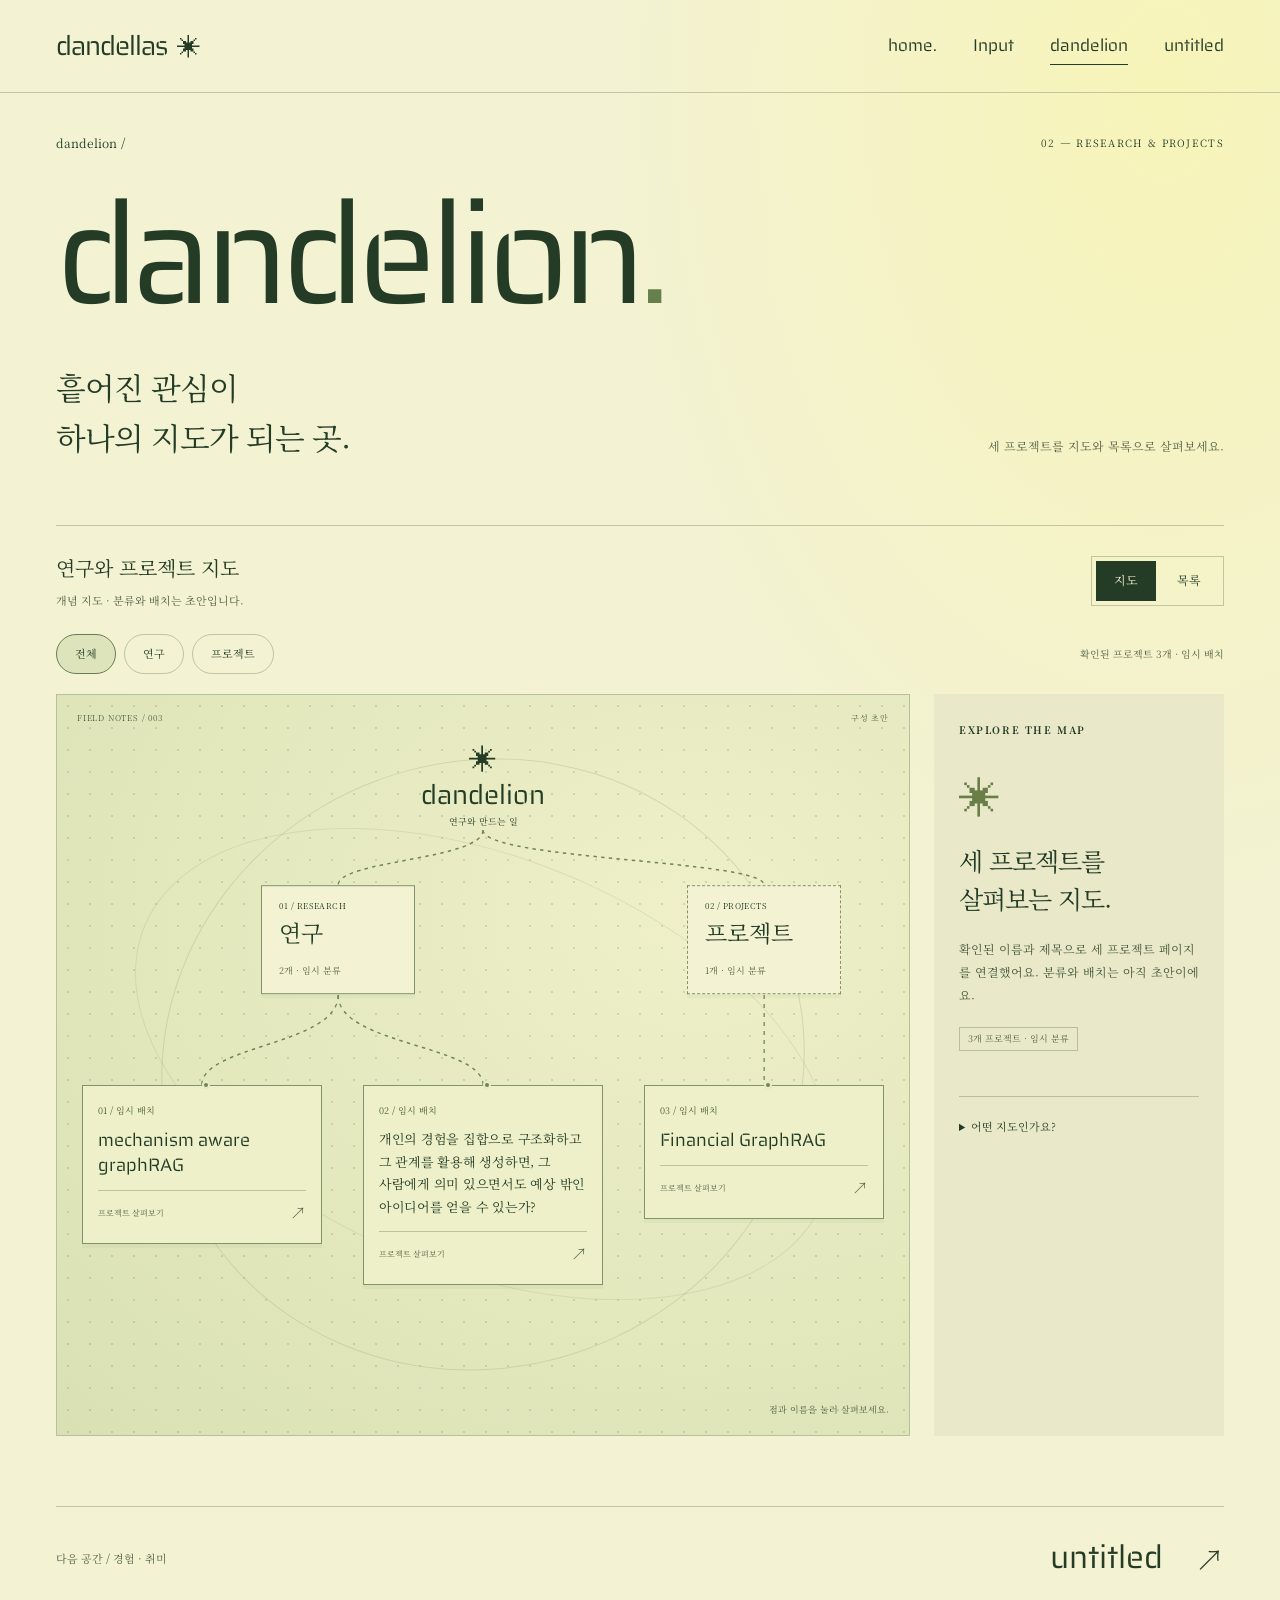
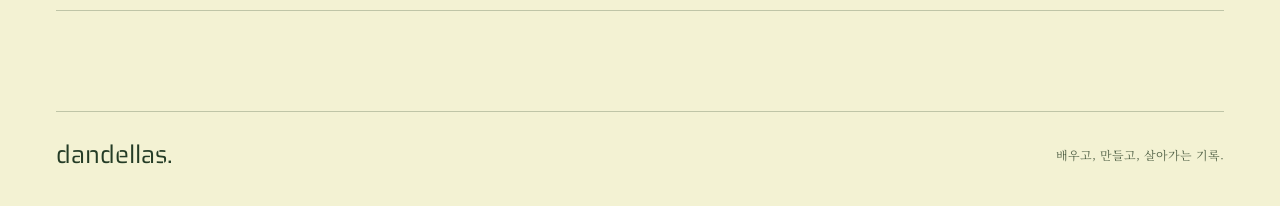
==== dandelion-map.html @ e180b8e6 "Publish dandellas portfolio and video introduction" ====
<!doctype html>
<html lang="ko">
<head>
  <meta charset="UTF-8">
  <meta name="viewport" content="width=device-width, initial-scale=1">
  <meta name="color-scheme" content="light">
  <meta name="description" content="dandellas — 학교 공부, 연구와 프로젝트, 사진과 경험을 기록합니다.">
  <title>dandelion — 연구와 프로젝트 · dandellas</title>
  <link rel="icon" href="./assets/seed.svg" type="image/svg+xml">
  <link rel="stylesheet" href="./fonts.css">
  <link rel="stylesheet" href="./style.css">
  <script src="./site.js" defer></script>
</head>
<body class="section-page research-page">
  <a class="skip-link" href="#main">본문으로 바로가기</a>
  <header class="site-header">
    <a class="wordmark" href="./index.html" aria-label="dandellas 홈">dandellas<span aria-hidden="true">✳</span></a>
    <nav class="main-nav" aria-label="주 메뉴"><a href="./index.html">home.</a><a href="./input.html">Input</a><a href="./dandelion.html" aria-current="page">dandelion</a><a href="./untitled.html">untitled</a></nav>
  </header>
  <main id="main" tabindex="-1">
  <header class="section-hero page-width"><div class="section-topline"><a class="breadcrumb" href="./dandelion.html">dandelion /</a><span>02 — RESEARCH & PROJECTS</span></div><h1>dandelion<span class="title-dot">.</span></h1><div class="section-intro"><p>흩어진 관심이<br>하나의 지도가 되는 곳.</p><span>세 프로젝트를 지도와 목록으로 살펴보세요.</span></div></header>
  <section class="research-section page-width" aria-labelledby="map-title">
    <div class="map-toolbar"><div><h2 id="map-title">연구와 프로젝트 지도</h2><p class="map-caption">개념 지도 · 분류와 배치는 초안입니다.</p></div><div class="view-switch" role="group" aria-label="탐색 방식"><button type="button" data-view="map" aria-pressed="true" aria-controls="research-map">지도</button><button type="button" data-view="list" aria-pressed="false" aria-controls="research-list">목록</button></div></div>
    <div class="filter-bar" role="group" aria-label="미리보기 항목 분류"><button type="button" data-filter="all" aria-pressed="true">전체</button><button type="button" data-filter="research" aria-pressed="false">연구</button><button type="button" data-filter="projects" aria-pressed="false">프로젝트</button><span>확인된 프로젝트 3개 · 임시 배치</span></div>
    <div class="explorer-grid">
      <div class="explorer-stage">
        <div id="research-map" class="research-map research-map--expanded" data-filter="all" aria-label="세 프로젝트를 두 임시 분류로 배치한 개념 지도">
          <div class="map-topnote"><span>FIELD NOTES / 003</span><span>구성 초안</span></div>
          <svg class="map-paths expanded-paths-desktop" viewBox="0 0 1000 740" preserveAspectRatio="none" aria-hidden="true"><g data-branch="research"><path d="M500 135 C500 165 330 165 330 190"/><path d="M330 300 C330 350 170 350 170 390"/><path d="M330 300 C330 350 500 350 500 390"/></g><g data-branch="projects"><path d="M500 135 C500 165 830 165 830 190"/><path d="M830 300 L830 390"/></g></svg>
          <svg class="map-paths expanded-paths-mobile" viewBox="0 0 1000 1160" preserveAspectRatio="none" aria-hidden="true"><g data-branch="research"><path d="M500 135 C500 160 260 150 260 170"/><path d="M260 275 C260 310 500 300 500 335"/><path d="M260 275 C260 300 45 300 45 340 L45 520 Q45 550 85 550 L500 550"/></g><g data-branch="projects"><path d="M500 135 C500 160 740 150 740 170"/><path class="expanded-project-path" d="M740 275 C740 300 955 300 955 340 L955 890 Q955 920 915 920 L500 920"/><path class="expanded-project-path-compact" d="M740 275 C740 310 500 300 500 335"/></g></svg>
          <div class="map-root"><span class="seed-symbol" aria-hidden="true">✳</span><strong>dandelion</strong><small>연구와 만드는 일</small></div>
          <button class="map-node category-node research-node" type="button" data-select="research" data-branch="research" aria-controls="project-detail" aria-pressed="false"><small>01 / RESEARCH</small><strong>연구</strong><span>2개 · 임시 분류</span></button>
          <button class="map-node category-node projects-node" type="button" data-select="projects" data-branch="projects" aria-controls="project-detail" aria-pressed="false"><small>02 / PROJECTS</small><strong>프로젝트</strong><span>1개 · 임시 분류</span></button>
          <button class="map-node project-node mechanism-node" type="button" data-select="graphrag" data-branch="research" aria-controls="project-detail" aria-pressed="false"><span class="node-dot" aria-hidden="true"></span><small>01 / 임시 배치</small><strong>mechanism aware<br>graphRAG</strong><span class="node-bottom">프로젝트 살펴보기 <b aria-hidden="true">↗</b></span></button>
          <button class="map-node project-node lattice-node" type="button" data-select="lattice" data-branch="research" aria-controls="project-detail" aria-pressed="false"><span class="node-dot" aria-hidden="true"></span><small>02 / 임시 배치</small><strong>개인의 경험을 집합으로 구조화하고 그 관계를 활용해 생성하면, 그 사람에게 의미 있으면서도 예상 밖인 아이디어를 얻을 수 있는가?</strong><span class="node-bottom">프로젝트 살펴보기 <b aria-hidden="true">↗</b></span></button>
          <button class="map-node project-node financial-node" type="button" data-select="financial" data-branch="projects" aria-controls="project-detail" aria-pressed="false"><span class="node-dot" aria-hidden="true"></span><small>03 / 임시 배치</small><strong>Financial GraphRAG</strong><span class="node-bottom">프로젝트 살펴보기 <b aria-hidden="true">↗</b></span></button>
          <p class="map-bottomnote">점과 이름을 눌러 살펴보세요.</p>
        </div>
        <div id="research-list" class="research-list" hidden>
          <div class="list-group" data-branch="research"><h3><span>01</span> 연구 <small>2개 · 임시 분류</small></h3><button class="project-list-item" type="button" data-select="graphrag" aria-controls="project-detail" aria-pressed="false"><span><small>01 / 프로젝트</small><strong>mechanism aware graphRAG</strong><span>프로젝트 페이지 연결</span></span><b aria-hidden="true">↗</b></button><button class="project-list-item lattice-list-item" type="button" data-select="lattice" aria-controls="project-detail" aria-pressed="false"><span><small>02 / 프로젝트</small><strong>개인의 경험을 집합으로 구조화하고 그 관계를 활용해 생성하면, 그 사람에게 의미 있으면서도 예상 밖인 아이디어를 얻을 수 있는가?</strong><span>프로젝트 페이지 연결</span></span><b aria-hidden="true">↗</b></button></div>
          <div class="list-group" data-branch="projects"><h3><span>02</span> 프로젝트 <small>1개 · 임시 분류</small></h3><button class="project-list-item" type="button" data-select="financial" aria-controls="project-detail" aria-pressed="false"><span><small>03 / 프로젝트</small><strong>Financial GraphRAG</strong><span>프로젝트 페이지 연결</span></span><b aria-hidden="true">↗</b></button></div>
        </div>
      </div>
      <aside id="project-detail" class="project-detail" aria-labelledby="detail-title" tabindex="-1">
        <p class="eyebrow" id="detail-eyebrow">EXPLORE THE MAP</p><span class="detail-seed" aria-hidden="true">✳</span><h3 id="detail-title">세 프로젝트를<br>살펴보는 지도.</h3><p id="detail-copy">확인된 이름과 제목으로 세 프로젝트 페이지를 연결했어요. 분류와 배치는 아직 초안이에요.</p><div id="detail-extra"><p class="draft-chip">3개 프로젝트 · 임시 분류</p></div><a id="detail-link" class="text-link" href="./project-graphrag.html" hidden>프로젝트 페이지 열기 <span aria-hidden="true">↗</span></a>
        <details class="map-explainer"><summary>어떤 지도인가요?</summary><p>실제 장소를 표시하는 지도가 아니라, 연구와 프로젝트를 주제별로 모으는 개념 지도예요. 현재의 분류와 연결선은 제안이며, 연구 간 실제 관계를 뜻하지는 않아요.</p></details>
      </aside>
    </div>
    <p id="map-announcement" class="sr-only" role="status" aria-live="polite"></p>
    <noscript><p class="noscript-note">지도의 전환 기능에는 JavaScript가 필요합니다. <a href="./project-graphrag.html">mechanism aware graphRAG</a>, <a href="./project-lattice.html">개인의 경험을 집합으로 구조화하고 그 관계를 활용해 생성하면, 그 사람에게 의미 있으면서도 예상 밖인 아이디어를 얻을 수 있는가?</a>, <a href="./project-financial.html">Financial GraphRAG</a> 페이지는 바로 열 수 있어요.</p></noscript>
  </section>
  <a class="next-room page-width" href="./untitled.html"><span>다음 공간 / 경험 · 취미</span><strong>untitled</strong><span aria-hidden="true">↗</span></a>
</main>
  <footer class="site-footer">
    <a href="./index.html" class="footer-brand">dandellas.</a>
    <span>배우고, 만들고, 살아가는 기록.</span>

  </footer>
</body>
</html>
---- fonts.css ----
/*
 * Original website fonts, byte-identical to the user's local font collection.
 * Saira.ttf: Saira Stencil, wght 100..900, wdth 50..125.
 * Noto.ttf: Noto Serif KR, wght 200..900.
 * Both fonts use SIL Open Font License 1.1; notices accompany the fonts in
 * assets/licenses/Saira-OFL.txt and assets/licenses/NotoSerifKR-OFL.txt.
 *
 * Load this once before page styles. Remove duplicate @font-face declarations
 * from those styles to keep weight/stretch matching unambiguous.
 * The original short aliases are preserved, with canonical-family aliases too.
 * No page layout, global font size, font weight, or font synthesis is changed.
 */

@font-face {
  font-family: 'SairaStencil';
  src: url('./assets/Saira.ttf') format('truetype');
  font-style: normal;
  font-weight: 100 900;
  font-stretch: 50% 125%;
  font-display: swap;
}

@font-face {
  font-family: 'Saira Stencil';
  src: url('./assets/Saira.ttf') format('truetype');
  font-style: normal;
  font-weight: 100 900;
  font-stretch: 50% 125%;
  font-display: swap;
}

@font-face {
  font-family: 'NotoSerifKR';
  src: url('./assets/Noto.ttf') format('truetype');
  font-style: normal;
  font-weight: 200 900;
  font-display: swap;
}

@font-face {
  font-family: 'Noto Serif KR';
  src: url('./assets/Noto.ttf') format('truetype');
  font-style: normal;
  font-weight: 200 900;
  font-display: swap;
}

:root {
  --font-display: 'SairaStencil', sans-serif;
  --font-text: 'NotoSerifKR', serif;
  --font-serif: var(--font-text);
  --font-ui: var(--font-text);
  --font-original-heading-weight: 700;
  --font-original-width: 100%;
}
---- style.css ----
:root{--ink:#243c26;--deep:#223d14;--muted:#526247;--paper:#f3f2d3;--pale:#ffffae;--line:rgba(36,60,38,.25);--serif:var(--font-serif);--display:var(--font-display);--sans:var(--font-ui)}

*{box-sizing:border-box}
html{scroll-behavior:smooth;scroll-padding-top:32px}
body{margin:0;color:var(--ink);background:var(--paper);font-family:var(--sans);font-size:15px;line-height:1.7;-webkit-font-smoothing:antialiased}
button,a{-webkit-tap-highlight-color:transparent}
button{font:inherit;color:inherit;cursor:pointer}
a{color:inherit;text-decoration:none}
button,a,summary{touch-action:manipulation}
button:focus-visible,a:focus-visible,summary:focus-visible,[tabindex]:focus-visible{outline:3px solid #315e75;outline-offset:6px}
::selection{background:#344e2f;color:#ffffce}
h1,h2,h3,p{margin:0}
h1,h2,h3{font-weight:500}
button{border:0}
button:disabled{cursor:default}
[hidden]{display:none!important}
.sr-only{position:absolute;width:1px;height:1px;padding:0;margin:-1px;overflow:hidden;clip:rect(0,0,0,0);white-space:nowrap;border:0}
.skip-link{position:fixed;top:8px;left:12px;padding:12px 20px;background:var(--ink);color:white;z-index:100;transform:translateY(-150%)}
.skip-link:focus{transform:translateY(0)}
.page-width{width:min(1280px,calc(100% - 112px));margin-inline:auto}
.site-header{position:relative;z-index:5;display:flex;align-items:center;justify-content:space-between;gap:32px;padding:25px 56px;border-bottom:1px solid var(--line)}
.wordmark{font:27px/1.3 var(--display);display:flex;gap:10px;align-items:center;letter-spacing:-1px}
.wordmark span{font-family:var(--serif);font-size:24px}
.main-nav{display:flex;gap:36px;align-items:center}
.main-nav a{font:17px/1.4 var(--display);padding:9px 0;position:relative}
.main-nav a:after{position:absolute;content:'';height:1px;background:currentColor;bottom:2px;left:0;right:0;transform:scaleX(0);transform-origin:left;transition:transform .2s}
.main-nav a:hover:after,.main-nav a[aria-current]:after{transform:scaleX(1)}
.site-footer{display:flex;align-items:center;justify-content:space-between;gap:25px;margin:100px 56px 0;padding:27px 0 35px;border-top:1px solid var(--line);font-size:12px;color:var(--muted)}
.footer-brand{font:25px/1.3 var(--display);color:var(--ink)}
.preview-label{font-size:11px;letter-spacing:.02em}
.preview-label span{margin-right:5px}
.eyebrow{font:10px/1.5 var(--sans);letter-spacing:.16em;font-weight:700}
.muted{color:var(--muted)}
.text-link{display:inline-flex;gap:35px;align-items:center;border-bottom:1px solid currentColor;padding:10px 0 6px;font-size:13px;font-weight:600}
.text-link span{font-size:22px;transition:transform .2s}
.text-link:hover span{transform:translate(3px,-2px)}
.title-dot{color:#66804d}
.home-page{background:radial-gradient(ellipse at 9% 19%,#788b45 0,transparent 32%),radial-gradient(ellipse at 88% 13%,#ffffae 0,transparent 44%),#ebedb7}
.home-hero{color:#182b18;min-height:calc(100svh - 90px);padding:28px 56px 22px;display:flex;flex-direction:column;position:relative;overflow:hidden}
.hero-meta{display:flex;justify-content:space-between;font-size:10px;letter-spacing:.14em;font-weight:600}
.home-hero h1{font:clamp(100px,16.3vw,246px)/1.14 var(--display);letter-spacing:-.055em;margin:24px 0 0}
.home-hero h1 .title-dot{color:var(--ink)}
.hero-bottom{display:grid;grid-template-columns:1fr 1fr;align-items:center;gap:40px;flex:1;margin:0 3vw 10px}
.hero-copy{display:flex;gap:40px;align-items:flex-start}
.vertical-word{writing-mode:vertical-rl;font:25px/1 var(--display);color:#f8f9d6;margin-top:8px}
.hero-description{font:clamp(22px,2.2vw,34px)/1.65 var(--serif);letter-spacing:-.03em}
.hero-copy .text-link{margin-top:25px}
.hero-footnote{display:flex;justify-content:space-between;font-size:10px;letter-spacing:.08em;border-top:1px solid var(--line);padding-top:17px;margin-top:18px}
.home-orbit{width:100%;max-width:470px;aspect-ratio:420/320;position:relative;justify-self:end}
.orbit-ring{position:absolute;border:1px solid rgba(36,60,38,.19);border-radius:50%;left:50%;top:50%;transform:translate(-50%,-50%) rotate(-22deg)}
.ring-one{width:70%;height:85%}
.ring-two{width:90%;height:55%;transform:translate(-50%,-50%) rotate(22deg)}
.orbit-lines{position:absolute;inset:0;width:100%;height:100%;fill:var(--ink);stroke:rgba(36,60,38,.4);stroke-width:1;stroke-dasharray:3 5}
.orbit-lines path{fill:none}
.orbit-center{position:absolute;left:50%;top:50%;transform:translate(-50%,-50%);font-size:55px}
.orbit-link{position:absolute;display:flex;flex-direction:column;background:#e3e7a7;border:1px solid var(--line);padding:10px 15px;min-width:125px;transition:background .2s,transform .2s}
.orbit-link:hover{background:#f8f9d6;transform:translateY(-3px)}
.orbit-link small{font-size:9px;letter-spacing:.03em}
.orbit-link>span{font:23px/1.5 var(--display)}
.orbit-input{top:7%;left:3%}
.orbit-dandelion{right:0;top:37%}
.orbit-untitled{bottom:2%;left:23%}
.rooms-section{padding-top:95px}
.section-heading{display:flex;align-items:center;justify-content:space-between;gap:20px;margin-bottom:27px}
.section-heading h2{font:16px/1.7 var(--serif)}
.section-heading>span{font-size:10px;letter-spacing:.08em;color:var(--muted)}
.room-row{display:grid;grid-template-columns:50px 1.15fr 1fr 32px;gap:22px;align-items:center;padding:36px 6px;border-top:1px solid var(--line);transition:padding .2s,background .2s}
.room-row:last-child{border-bottom:1px solid var(--line)}
.room-row:hover{background:rgba(255,255,210,.45);padding-left:20px;padding-right:20px}
.room-number{font-size:11px;align-self:start;padding-top:12px}
.room-row h3{font:clamp(30px,4vw,57px)/1.15 var(--display);letter-spacing:-.025em}
.room-row h3 span{display:block;font:11px/1.5 var(--sans);margin-top:10px;letter-spacing:.02em}
.room-row p{font:14px/1.9 var(--serif);color:#354d31}
.room-arrow{font-size:29px}
.about-section{display:grid;grid-template-columns:1fr 1.35fr;gap:80px;padding-top:95px;align-items:center}
.about-copy h2{font:54px/1.3 var(--display);margin:15px 0 26px}
.about-copy>p:not(.eyebrow){font:15px/1.8 var(--serif)}
.about-note{margin-top:22px}
.video-frame{position:relative;background:radial-gradient(ellipse at 35% 65%,#415b29,#cbd285 70%,#eeefaa);aspect-ratio:4/3;overflow:hidden;border-radius:48% 48% 3px 3px}
.video-frame video{width:100%;height:100%;object-fit:cover;opacity:0;position:absolute;inset:0}
.video-frame.is-playing video{opacity:1}
.video-placeholder{position:absolute;inset:0;display:grid;place-items:center;pointer-events:none}
.video-placeholder>span{font:clamp(24px,3vw,40px)/1 var(--display);color:#fbf9d0;writing-mode:vertical-rl}
.video-frame.is-playing .video-placeholder{display:none}
.video-toggle{position:absolute;bottom:20px;left:50%;transform:translateX(-50%);background:#f4f3d7;color:var(--ink);border-radius:3px;padding:10px 17px;font-size:11px;white-space:nowrap;border:1px solid var(--line)}
.video-toggle span{margin-left:17px}
.section-page{background:radial-gradient(ellipse at 91% 5%,#f7f4b9,transparent 35%),var(--paper)}
.section-hero{padding:40px 0 62px}
.section-topline{display:flex;align-items:center;justify-content:space-between;gap:20px;margin-bottom:20px}
.breadcrumb{font-size:12px;text-underline-offset:4px}
.breadcrumb:hover{text-decoration:underline}
.section-topline>span{font-size:10px;letter-spacing:.13em}
.section-hero h1{font:clamp(70px,11vw,150px)/1.16 var(--display);letter-spacing:-.05em}
.section-intro{display:flex;justify-content:space-between;align-items:end;gap:40px;margin-top:25px}
.section-intro>p{font:clamp(22px,2.4vw,31px)/1.65 var(--serif);letter-spacing:-.04em}
.section-intro>span{font-size:12px;color:var(--muted);max-width:280px;padding-bottom:6px}
.collection-layout{display:grid;grid-template-columns:280px 1fr;border-top:1px solid var(--line);padding-top:38px;gap:70px}
.collection-rail h2{font:24px/1.6 var(--serif);margin:20px 0 16px}
.draft-chip{display:inline-block;border:1px solid var(--line);padding:4px 8px;font-size:10px;color:var(--muted);line-height:1.6}
.taxonomy{display:flex;gap:12px;margin-top:26px}
.taxonomy span{font-size:12px;padding-bottom:5px;border-bottom:1px solid var(--line)}
.empty-editorial{padding:30px 25px 50px 0;position:relative;overflow:hidden;min-height:420px}
.empty-editorial h3{font:clamp(26px,3.6vw,42px)/1.55 var(--serif);margin:16px 0 28px;letter-spacing:-.04em}
.empty-editorial>p:not(.eyebrow){font-size:13px;line-height:1.9}
.quiet-note{color:var(--muted);font-size:11px!important;margin-top:20px}
.study-lines{position:absolute;right:0;top:24px;display:grid;grid-template-columns:20px 150px;gap:60px 10px;opacity:.18;transform:rotate(-10deg);pointer-events:none}
.study-lines span{font-size:9px}
.study-lines i{border-bottom:1px solid var(--ink);width:150px}
.next-room{display:flex;align-items:center;gap:32px;border-top:1px solid var(--line);border-bottom:1px solid var(--line);padding:27px 0;margin-top:70px}
.next-room>span:first-child{font-size:11px;color:var(--muted)}
.next-room strong{font:32px/1.3 var(--display);margin-left:auto}
.next-room>span:last-child{font-size:29px;transition:transform .2s}
.next-room:hover>span:last-child{transform:translate(4px,-4px)}
.map-toolbar{display:flex;gap:25px;align-items:center;justify-content:space-between;border-top:1px solid var(--line);padding-top:26px}
.map-toolbar h2{font:20px/1.6 var(--serif)}
.map-caption{font-size:11px;color:var(--muted);margin-top:7px}
.view-switch{display:flex;border:1px solid var(--line);padding:4px;gap:3px}
.view-switch button{padding:8px 18px;font-size:12px;background:transparent;min-height:40px}
.view-switch button[aria-pressed=true]{background:var(--ink);color:#f8f5d7}
.filter-bar{display:flex;gap:8px;align-items:center;padding:24px 0 20px}
.filter-bar>button{font-size:11px;line-height:1.4;min-height:40px;padding:8px 18px;background:transparent;border:1px solid var(--line);border-radius:22px}
.filter-bar>button[aria-pressed=true]{background:#dde4bb;border-color:#6a7c51}
.filter-bar>span{font-size:10px;color:var(--muted);margin-left:auto}
.explorer-grid{display:grid;grid-template-columns:minmax(0,1fr) 290px;gap:24px;align-items:stretch}
.explorer-stage{border:1px solid var(--line);background:#e6eac6;min-width:0}
.research-map{position:relative;overflow:clip;height:570px;background-image:radial-gradient(circle,rgba(36,60,38,.14) 1px,transparent 1px),radial-gradient(ellipse at 75% 30%,#eff0c8,#d9e1b4);background-size:22px 22px,100% 100%;isolation:isolate}
.research-map:before{content:'';position:absolute;inset:9% 12%;border:1px solid #8d9e6e44;border-radius:50%;transform:rotate(-20deg);z-index:-1}
.research-map:after{content:'';position:absolute;inset:22% 7%;border:1px solid #8d9e6e33;border-radius:50%;transform:rotate(22deg);z-index:-1}
.map-topnote{position:absolute;left:20px;right:20px;top:16px;display:flex;justify-content:space-between;font-size:8px;letter-spacing:.1em;color:#516344}
.map-paths{position:absolute;inset:0;width:100%;height:100%;fill:none;stroke:#6e8555;stroke-width:1.5;vector-effect:non-scaling-stroke;stroke-dasharray:4 5}
.mobile-path{display:none}
.map-root{position:absolute;top:17%;left:50%;transform:translate(-50%,-50%);display:flex;flex-direction:column;align-items:center}
.seed-symbol{font-size:28px;line-height:1.3}
.map-root strong{font:27px/1.4 var(--display)}
.map-root small{font-size:9px}
.map-node{position:absolute;transform:translate(-50%,-50%);text-align:left;border:1px solid #819367;background:#f3f2d3;box-shadow:0 4px 0 #58713a0d;transition:border-color .2s,box-shadow .2s;max-width:calc(100% - 28px)}
.map-node:hover,.map-node[aria-pressed=true]{border-color:var(--ink);box-shadow:0 5px 0 #58713a33}
.map-node[aria-pressed=true]{background:#fbfadf}
.category-node{width:154px;padding:13px 17px}
.category-node small{display:block;font-size:8px;letter-spacing:.06em}
.category-node strong{display:block;font:23px/1.5 var(--serif);margin:4px 0}
.category-node>span{font-size:9px;color:var(--muted)}
.research-node{left:25%;top:43%}
.projects-node{left:75%;top:43%;border-style:dashed}
.project-node{left:25%;top:78%;width:240px;padding:18px 20px;background:#eef0c9}
.node-dot{width:8px;height:8px;background:#708849;border-radius:50%;display:block;position:absolute;top:-5px;left:50%;border:2px solid #e6eac6}
.project-node>small{display:block;font-size:9px;color:#465a38}
.project-node>strong{display:block;font:21px/1.3 var(--display);margin:10px 0 12px}
.node-bottom{display:flex;justify-content:space-between;align-items:center;font-size:9px;color:var(--muted);border-top:1px solid var(--line);padding-top:8px}
.node-bottom b{font-size:16px;font-weight:400}
.map-bottomnote{position:absolute;bottom:17px;right:20px;font-size:9px;color:#516344}
.project-detail{padding:28px 25px;background:#e9e9c9;position:relative;scroll-margin-top:24px;min-width:0}
.project-detail:focus{outline:2px solid #315e75;outline-offset:4px}
.detail-seed{display:block;font-size:42px;line-height:1.6;margin:26px 0 11px;color:#6a7e48}
.project-detail h3{font:25px/1.55 var(--serif);letter-spacing:-.04em;overflow-wrap:anywhere}
.project-detail>p:not(.eyebrow){font-size:12px;line-height:1.9;margin-top:20px;color:#44563a}
.project-detail .draft-chip{margin-top:20px;font-size:9px}
.project-detail .text-link{font-size:11px;gap:15px;margin-top:20px}
.map-explainer{border-top:1px solid var(--line);margin-top:45px;padding-top:15px;font-size:11px}
.map-explainer summary{cursor:pointer;padding:5px 0}
.map-explainer p{margin-top:12px;color:#44563a;line-height:1.9}
.research-list{padding:32px;min-height:570px}
.list-group+ .list-group{margin-top:40px}
.list-group h3{font:21px/1.5 var(--serif);padding-bottom:18px;border-bottom:1px solid var(--line)}
.list-group h3>span{font:10px/1.5 var(--sans);margin-right:13px}
.list-group h3>small{font:9px/1.5 var(--sans);color:var(--muted);margin-left:10px}
.project-list-item{display:flex;align-items:center;justify-content:space-between;width:100%;gap:20px;background:transparent;padding:25px 0;text-align:left;border-bottom:1px solid var(--line)}
.project-list-item>span{display:flex;flex-direction:column;gap:9px}
.project-list-item small{font-size:10px;color:var(--muted)}
.project-list-item strong{font:25px/1.3 var(--display);overflow-wrap:anywhere}
.project-list-item span>span{font-size:11px;color:var(--muted)}
.project-list-item>b{font-size:24px;font-weight:400}
.project-list-item:hover{background:#f5f4d366}
.list-empty{padding-top:23px;font-size:12px;color:var(--muted)}
.noscript-note{padding-top:20px;font-size:12px}
.noscript-note a{text-decoration:underline}
.life-section{border-top:1px solid var(--line);padding-top:32px}
.life-grid{display:grid;grid-template-columns:1fr 1fr;gap:24px}
.life-card{min-height:380px;padding:32px 38px;position:relative;overflow:hidden;display:flex;flex-direction:column}
.experience-card{background:#dce3bc}
.hobbies-card{background:#e9e7bd}
.life-card:before{content:'';position:absolute;width:300px;height:300px;border:1px solid #6f835630;border-radius:50%;right:-65px;top:40px}
.life-card:after{content:'';position:absolute;width:300px;height:300px;border:1px solid #6f835630;border-radius:50%;right:-38px;top:65px}
.life-card h3{font:40px/1.5 var(--serif);margin-top:50px;letter-spacing:-.05em;z-index:1}
.life-card p{font:14px/1.8 var(--serif);margin-top:12px;z-index:1}
.life-mark{position:absolute;top:50px;right:45px;font-size:78px;line-height:1;color:#728251}
.empty-label{border-top:1px solid var(--line);padding-top:16px;margin-top:40px;font-size:10px;color:var(--muted);z-index:1}
.life-note{font-size:12px;color:var(--muted);line-height:1.9;margin:28px 0 0}
.project-article{padding-top:40px;max-width:1000px}
.project-kicker{display:flex;align-items:center;justify-content:space-between;gap:20px;margin-top:70px}
.project-article h1{font:clamp(40px,7vw,95px)/1.2 var(--display);letter-spacing:-.04em;overflow-wrap:anywhere;margin:28px 0}
.project-standfirst{font:20px/1.7 var(--serif);margin-bottom:45px}
.project-placeholder{background:#e6e8c8;border-top:1px solid var(--line);padding:35px;margin-bottom:25px}
.project-placeholder h2{font:23px/1.6 var(--serif);margin-bottom:20px}
.project-placeholder p{font-size:13px;line-height:1.9}
.project-article>.eyebrow{margin-top:55px}

@media(min-width:1500px){.home-hero{max-width:1500px;margin:auto}
.site-header{padding-inline:max(56px,calc((100vw - 1388px)/2))}
.hero-bottom{margin-top:0}
.home-hero h1{font-size:230px}
}

@media(max-width:1100px){.page-width{width:calc(100% - 64px)}
.site-header{padding-inline:32px}
.home-hero{padding-inline:32px}
.site-footer{margin-inline:32px}
.hero-copy{gap:24px}
.hero-bottom{margin-inline:0;gap:15px}
.home-hero h1{margin-top:42px}
.explorer-grid{grid-template-columns:minmax(0,1fr) 255px;gap:16px}
.project-detail{padding:25px 21px}
.project-node{width:240px;left:25%}
.research-node{left:25%}
.projects-node{left:75%}
.category-node{width:154px}
.collection-layout{grid-template-columns:220px 1fr;gap:35px}
.about-section{gap:40px}
}

@media(max-width:1000px){.explorer-grid{grid-template-columns:1fr}
.project-detail{display:block;min-height:220px;padding:28px 32px}
.project-detail .detail-seed{position:absolute;right:32px;top:20px;margin:0}
.project-detail h3{margin-top:18px;max-width:80%}
.project-detail>p:not(.eyebrow){max-width:600px;margin-top:13px}
.map-explainer{margin-top:25px}
.research-map{height:580px}
.project-node{left:25%;width:240px}
.research-node{left:25%}
.projects-node{left:75%}
.category-node{width:154px}
.research-list{min-height:430px}
.home-hero{min-height:auto}
.home-hero h1{font-size:16vw}
.hero-bottom{margin-top:25px}
.hero-description{font-size:26px}
.hero-footnote{margin-top:45px}
}

@media(max-width:700px){.page-width{width:calc(100% - 40px)}
.site-header{padding:20px 20px 14px;display:block}
.wordmark{font-size:25px;width:max-content}
.main-nav{gap:0;justify-content:space-between;margin-top:18px;border-top:1px solid var(--line);padding-top:6px}
.main-nav a{font-size:16px;padding-block:8px;min-height:40px}
.site-footer{margin:70px 20px 0;padding:24px 0 30px;flex-wrap:wrap;gap:15px}
.site-footer>span:nth-child(2){font-size:10px}
.preview-label{flex-basis:100%;font-size:10px}
.home-hero{padding:24px 20px 18px}
.hero-meta{font-size:8px;letter-spacing:.1em}
.home-hero h1{font-size:16vw;margin-top:25px;letter-spacing:-.06em}
.hero-bottom{grid-template-columns:1fr;margin-top:26px;gap:22px}
.hero-copy{gap:25px;padding-left:3px}
.vertical-word{font-size:20px;margin-top:5px}
.hero-description{font-size:23px;line-height:1.65}
.hero-copy .text-link{margin-top:17px}
.text-link{font-size:12px;gap:25px}
.home-orbit{max-width:420px;justify-self:center;aspect-ratio:420/295;margin:0}
.orbit-link{min-width:120px;padding:9px 13px}
.orbit-link small{font-size:8px}
.orbit-link>span{font-size:21px}
.orbit-input{left:3%;top:5%}
.orbit-dandelion{right:0;top:36%}
.orbit-untitled{bottom:0}
.hero-footnote{margin-top:20px;font-size:8px;gap:20px}
.hero-footnote>span:last-child{font-size:7px;text-align:right}
.rooms-section{padding-top:55px}
.section-heading{gap:15px;margin-bottom:20px}
.section-heading h2{font-size:14px}
.section-heading>span{font-size:8px;max-width:165px;text-align:right}
.room-row{grid-template-columns:24px 1fr 24px;gap:12px;padding:27px 0}
.room-row h3{font-size:35px}
.room-row h3 span{font-size:10px;margin-top:7px}
.room-number{font-size:9px;padding-top:7px}
.room-row p{grid-column:2;grid-row:2;font-size:12px;line-height:1.8}
.room-arrow{grid-column:3;grid-row:1/3;font-size:26px}
.room-row:hover{padding-left:8px;padding-right:8px}
.room-row p br{display:none}
.about-section{grid-template-columns:1fr;gap:30px;padding-top:55px}
.about-copy h2{font-size:44px;margin:12px 0 20px}
.about-copy>p:not(.eyebrow){font-size:13px}
.about-note{margin-top:17px}
.video-frame{aspect-ratio:5/4;max-height:380px}
.video-placeholder>span{font-size:24px;transform:translateY(-14px)}
.section-hero{padding:26px 0 40px}
.section-topline{margin-bottom:25px}
.section-topline>span{font-size:8px;letter-spacing:.09em}
.section-hero h1{font-size:16vw;line-height:1.15;letter-spacing:-.045em}
.section-intro{display:block;margin-top:22px}
.section-intro>p{font-size:23px}
.section-intro>span{display:block;font-size:11px;max-width:none;margin-top:19px;line-height:1.9}
.collection-layout{grid-template-columns:1fr;gap:20px;padding-top:27px}
.collection-rail h2{font-size:22px;margin:15px 0 10px}
.taxonomy{margin-top:18px}
.empty-editorial{padding:25px 0 20px;min-height:340px}
.empty-editorial h3{font-size:30px}
.empty-editorial>p:not(.eyebrow){font-size:12px}
.study-lines{right:-50px;top:30px;opacity:.15}
.next-room{gap:20px;margin-top:45px;padding:23px 0;flex-wrap:wrap}
.next-room>span:first-child{font-size:10px;flex-basis:100%}
.next-room strong{font-size:29px;margin-left:0;margin-right:auto}
.map-toolbar{align-items:start;gap:15px;padding-top:23px}
.map-toolbar h2{font-size:17px}
.map-caption{font-size:10px;max-width:205px}
.view-switch{padding:3px;gap:0;flex-shrink:0}
.view-switch button{padding:7px 11px;min-height:38px;font-size:11px}
.filter-bar{flex-wrap:wrap;padding-top:20px;gap:7px}
.filter-bar>button{padding:9px 18px;min-height:40px}
.filter-bar>span{flex-basis:100%;margin-left:0;margin-top:6px;font-size:9px}
.research-map{height:540px}
.map-topnote{left:15px;right:15px;font-size:7px}
.map-root{top:17%}
.map-root strong{font-size:26px}
.map-root small{font-size:9px}
.category-node{width:124px;padding:12px 13px}
.category-node strong{font-size:21px}
.category-node small{font-size:7px}
.category-node>span{font-size:8px}
.research-node{left:26%;top:43%}
.projects-node{left:74%;top:43%}
.project-node{left:50%;top:78%;width:240px;padding:17px 19px}
.project-node>strong{font-size:21px}
.project-node>small{font-size:9px}
.node-bottom{font-size:9px}
.map-bottomnote{right:15px;bottom:14px;font-size:9px}
.desktop-path{display:none}
.mobile-path{display:block}
.project-detail{padding:26px 23px}
.project-detail h3{font-size:24px;max-width:88%;margin-top:22px}
.project-detail .detail-seed{font-size:32px;right:24px;top:20px}
.project-detail>p:not(.eyebrow){font-size:12px}
.research-list{padding:25px 20px;min-height:450px}
.project-list-item strong{font-size:24px}
.project-list-item span>span{font-size:10px}
.list-group h3{font-size:21px}
.list-empty{font-size:11px}
.life-section{padding-top:25px}
.life-grid{grid-template-columns:1fr;gap:18px}
.life-card{min-height:340px;padding:27px 28px}
.life-card h3{font-size:35px;margin-top:45px}
.life-card p{font-size:13px}
.life-mark{right:35px;top:47px;font-size:66px}
.empty-label{margin-top:30px;font-size:10px}
.life-note{font-size:11px;margin-top:23px}
.project-article{padding-top:28px}
.project-kicker{margin-top:45px;align-items:start;flex-direction:column;gap:14px}
.project-article h1{font-size:clamp(36px,8.5vw,60px);margin:25px 0}
.project-standfirst{font-size:17px;margin-bottom:30px}
.project-placeholder{padding:25px 20px}
.project-placeholder h2{font-size:20px}
.project-placeholder p{font-size:12px}
.project-placeholder br{display:none}
}

@media(max-width:360px){.hero-meta{font-size:7px}
.hero-description{font-size:22px}
.main-nav a{font-size:15px}
.wordmark{font-size:24px}
.section-topline>span{font-size:7px}
.section-intro>p{font-size:22px}
.map-toolbar{display:block}
.view-switch{width:max-content;margin-top:16px}
.category-node{width:112px;padding:11px}
.project-node{width:240px}
.project-node>strong{font-size:19px}
.map-topnote{font-size:6px}
.research-map{height:540px}
.orbit-link{min-width:112px}
.orbit-link>span{font-size:20px}
.orbit-link small{font-size:7px}
.site-footer>span:nth-child(2){font-size:9px}
.project-placeholder h2{font-size:18px}
.project-placeholder{padding:22px 17px}
}

@media(prefers-reduced-motion:reduce){html{scroll-behavior:auto}
*,*:before,*:after{animation:none!important;transition:none!important}
}

/* Three confirmed projects; map geometry only. Existing page styles stay intact. */
.research-map--expanded{height:740px}
.research-map--expanded .map-root{left:50%;top:90px}
.research-map--expanded .category-node{top:245px}
.research-map--expanded .research-node{left:33%}
.research-map--expanded .projects-node{left:83%}
.research-map--expanded .project-node{top:390px;width:min(240px,calc(33.333% - 24px));padding:17px 15px;transform:translateX(-50%)}
.research-map--expanded .mechanism-node{left:17%}
.research-map--expanded .lattice-node{left:50%}
.research-map--expanded .financial-node{left:83%}
.research-map--expanded .project-node>strong{font-size:18px;line-height:1.4;overflow-wrap:anywhere}
.research-map--expanded .lattice-node>strong{font:400 13px/1.75 var(--serif);letter-spacing:-.02em;word-break:keep-all;overflow-wrap:anywhere}
.research-map--expanded .node-bottom{font-size:8px;gap:6px}
.research-map--expanded .expanded-paths-mobile,.research-map--expanded .expanded-project-path-compact{display:none}
.research-page .lattice-list-item strong{font:400 19px/1.8 var(--serif);letter-spacing:-.02em;word-break:keep-all}
.research-page .project-list-item>span{min-width:0}
.research-page .project-list-item>b{flex-shrink:0}
.research-page .project-detail[data-selection="lattice"] h3{font-size:18px;line-height:1.75;letter-spacing:-.02em;word-break:keep-all}
@media(max-width:700px){
  .research-map--expanded{height:1160px}
  .research-map--expanded .map-root{top:85px}
  .research-map--expanded .category-node{top:220px}
  .research-map--expanded .research-node{left:26%}
  .research-map--expanded .projects-node{left:74%}
  .research-map--expanded .project-node{left:50%;width:min(300px,calc(100% - 64px));padding:18px 17px}
  .research-map--expanded .mechanism-node{top:335px}
  .research-map--expanded .lattice-node{top:550px}
  .research-map--expanded .financial-node{top:920px}
  .research-map--expanded .project-node>strong{font-size:21px}
  .research-map--expanded .lattice-node>strong{font-size:14px;line-height:1.8}
  .research-map--expanded .expanded-paths-desktop{display:none}
  .research-map--expanded .expanded-paths-mobile{display:block;height:1160px}
  .research-map--expanded[data-filter="research"]{height:870px}
  .research-map--expanded[data-filter="projects"]{height:590px}
  .research-map--expanded[data-filter="projects"] .financial-node{top:335px}
  .research-map--expanded[data-filter="projects"] .expanded-project-path{display:none}
  .research-map--expanded[data-filter="projects"] .expanded-project-path-compact{display:block}
  .research-page .lattice-list-item strong{font-size:17px;line-height:1.85}
}
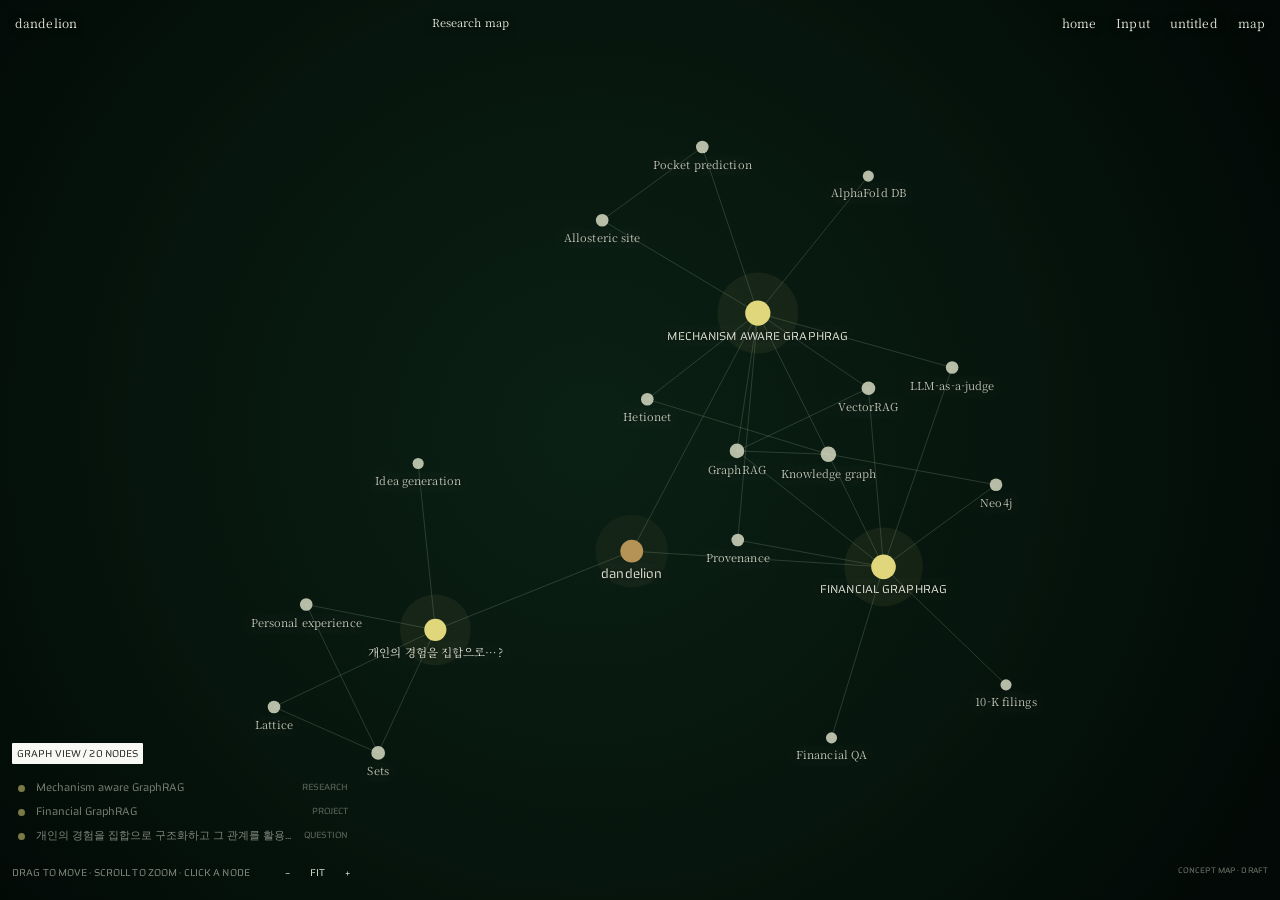
==== commit 1b8d2ce4: "Center the dandelion menu and rebuild the research map as a graph view - dandelion pages: the full-s" ====
--- a/dandelion-map.html
+++ b/dandelion-map.html
@@ -1,60 +1,14 @@
 <!doctype html>
-<html lang="ko">
-<head>
-  <meta charset="UTF-8">
-  <meta name="viewport" content="width=device-width, initial-scale=1">
-  <meta name="color-scheme" content="light">
-  <meta name="description" content="dandellas — 학교 공부, 연구와 프로젝트, 사진과 경험을 기록합니다.">
-  <title>dandelion — 연구와 프로젝트 · dandellas</title>
-  <link rel="icon" href="./assets/seed.svg" type="image/svg+xml">
-  <link rel="stylesheet" href="./fonts.css">
-  <link rel="stylesheet" href="./style.css">
-  <script src="./site.js" defer></script>
-</head>
-<body class="section-page research-page">
-  <a class="skip-link" href="#main">본문으로 바로가기</a>
-  <header class="site-header">
-    <a class="wordmark" href="./index.html" aria-label="dandellas 홈">dandellas<span aria-hidden="true">✳</span></a>
-    <nav class="main-nav" aria-label="주 메뉴"><a href="./index.html">home.</a><a href="./input.html">Input</a><a href="./dandelion.html" aria-current="page">dandelion</a><a href="./untitled.html">untitled</a></nav>
-  </header>
-  <main id="main" tabindex="-1">
-  <header class="section-hero page-width"><div class="section-topline"><a class="breadcrumb" href="./dandelion.html">dandelion /</a><span>02 — RESEARCH & PROJECTS</span></div><h1>dandelion<span class="title-dot">.</span></h1><div class="section-intro"><p>흩어진 관심이<br>하나의 지도가 되는 곳.</p><span>세 프로젝트를 지도와 목록으로 살펴보세요.</span></div></header>
-  <section class="research-section page-width" aria-labelledby="map-title">
-    <div class="map-toolbar"><div><h2 id="map-title">연구와 프로젝트 지도</h2><p class="map-caption">개념 지도 · 분류와 배치는 초안입니다.</p></div><div class="view-switch" role="group" aria-label="탐색 방식"><button type="button" data-view="map" aria-pressed="true" aria-controls="research-map">지도</button><button type="button" data-view="list" aria-pressed="false" aria-controls="research-list">목록</button></div></div>
-    <div class="filter-bar" role="group" aria-label="미리보기 항목 분류"><button type="button" data-filter="all" aria-pressed="true">전체</button><button type="button" data-filter="research" aria-pressed="false">연구</button><button type="button" data-filter="projects" aria-pressed="false">프로젝트</button><span>확인된 프로젝트 3개 · 임시 배치</span></div>
-    <div class="explorer-grid">
-      <div class="explorer-stage">
-        <div id="research-map" class="research-map research-map--expanded" data-filter="all" aria-label="세 프로젝트를 두 임시 분류로 배치한 개념 지도">
-          <div class="map-topnote"><span>FIELD NOTES / 003</span><span>구성 초안</span></div>
-          <svg class="map-paths expanded-paths-desktop" viewBox="0 0 1000 740" preserveAspectRatio="none" aria-hidden="true"><g data-branch="research"><path d="M500 135 C500 165 330 165 330 190"/><path d="M330 300 C330 350 170 350 170 390"/><path d="M330 300 C330 350 500 350 500 390"/></g><g data-branch="projects"><path d="M500 135 C500 165 830 165 830 190"/><path d="M830 300 L830 390"/></g></svg>
-          <svg class="map-paths expanded-paths-mobile" viewBox="0 0 1000 1160" preserveAspectRatio="none" aria-hidden="true"><g data-branch="research"><path d="M500 135 C500 160 260 150 260 170"/><path d="M260 275 C260 310 500 300 500 335"/><path d="M260 275 C260 300 45 300 45 340 L45 520 Q45 550 85 550 L500 550"/></g><g data-branch="projects"><path d="M500 135 C500 160 740 150 740 170"/><path class="expanded-project-path" d="M740 275 C740 300 955 300 955 340 L955 890 Q955 920 915 920 L500 920"/><path class="expanded-project-path-compact" d="M740 275 C740 310 500 300 500 335"/></g></svg>
-          <div class="map-root"><span class="seed-symbol" aria-hidden="true">✳</span><strong>dandelion</strong><small>연구와 만드는 일</small></div>
-          <button class="map-node category-node research-node" type="button" data-select="research" data-branch="research" aria-controls="project-detail" aria-pressed="false"><small>01 / RESEARCH</small><strong>연구</strong><span>2개 · 임시 분류</span></button>
-          <button class="map-node category-node projects-node" type="button" data-select="projects" data-branch="projects" aria-controls="project-detail" aria-pressed="false"><small>02 / PROJECTS</small><strong>프로젝트</strong><span>1개 · 임시 분류</span></button>
-          <button class="map-node project-node mechanism-node" type="button" data-select="graphrag" data-branch="research" aria-controls="project-detail" aria-pressed="false"><span class="node-dot" aria-hidden="true"></span><small>01 / 임시 배치</small><strong>mechanism aware<br>graphRAG</strong><span class="node-bottom">프로젝트 살펴보기 <b aria-hidden="true">↗</b></span></button>
-          <button class="map-node project-node lattice-node" type="button" data-select="lattice" data-branch="research" aria-controls="project-detail" aria-pressed="false"><span class="node-dot" aria-hidden="true"></span><small>02 / 임시 배치</small><strong>개인의 경험을 집합으로 구조화하고 그 관계를 활용해 생성하면, 그 사람에게 의미 있으면서도 예상 밖인 아이디어를 얻을 수 있는가?</strong><span class="node-bottom">프로젝트 살펴보기 <b aria-hidden="true">↗</b></span></button>
-          <button class="map-node project-node financial-node" type="button" data-select="financial" data-branch="projects" aria-controls="project-detail" aria-pressed="false"><span class="node-dot" aria-hidden="true"></span><small>03 / 임시 배치</small><strong>Financial GraphRAG</strong><span class="node-bottom">프로젝트 살펴보기 <b aria-hidden="true">↗</b></span></button>
-          <p class="map-bottomnote">점과 이름을 눌러 살펴보세요.</p>
-        </div>
-        <div id="research-list" class="research-list" hidden>
-          <div class="list-group" data-branch="research"><h3><span>01</span> 연구 <small>2개 · 임시 분류</small></h3><button class="project-list-item" type="button" data-select="graphrag" aria-controls="project-detail" aria-pressed="false"><span><small>01 / 프로젝트</small><strong>mechanism aware graphRAG</strong><span>프로젝트 페이지 연결</span></span><b aria-hidden="true">↗</b></button><button class="project-list-item lattice-list-item" type="button" data-select="lattice" aria-controls="project-detail" aria-pressed="false"><span><small>02 / 프로젝트</small><strong>개인의 경험을 집합으로 구조화하고 그 관계를 활용해 생성하면, 그 사람에게 의미 있으면서도 예상 밖인 아이디어를 얻을 수 있는가?</strong><span>프로젝트 페이지 연결</span></span><b aria-hidden="true">↗</b></button></div>
-          <div class="list-group" data-branch="projects"><h3><span>02</span> 프로젝트 <small>1개 · 임시 분류</small></h3><button class="project-list-item" type="button" data-select="financial" aria-controls="project-detail" aria-pressed="false"><span><small>03 / 프로젝트</small><strong>Financial GraphRAG</strong><span>프로젝트 페이지 연결</span></span><b aria-hidden="true">↗</b></button></div>
-        </div>
-      </div>
-      <aside id="project-detail" class="project-detail" aria-labelledby="detail-title" tabindex="-1">
-        <p class="eyebrow" id="detail-eyebrow">EXPLORE THE MAP</p><span class="detail-seed" aria-hidden="true">✳</span><h3 id="detail-title">세 프로젝트를<br>살펴보는 지도.</h3><p id="detail-copy">확인된 이름과 제목으로 세 프로젝트 페이지를 연결했어요. 분류와 배치는 아직 초안이에요.</p><div id="detail-extra"><p class="draft-chip">3개 프로젝트 · 임시 분류</p></div><a id="detail-link" class="text-link" href="./project-graphrag.html" hidden>프로젝트 페이지 열기 <span aria-hidden="true">↗</span></a>
-        <details class="map-explainer"><summary>어떤 지도인가요?</summary><p>실제 장소를 표시하는 지도가 아니라, 연구와 프로젝트를 주제별로 모으는 개념 지도예요. 현재의 분류와 연결선은 제안이며, 연구 간 실제 관계를 뜻하지는 않아요.</p></details>
-      </aside>
-    </div>
-    <p id="map-announcement" class="sr-only" role="status" aria-live="polite"></p>
-    <noscript><p class="noscript-note">지도의 전환 기능에는 JavaScript가 필요합니다. <a href="./project-graphrag.html">mechanism aware graphRAG</a>, <a href="./project-lattice.html">개인의 경험을 집합으로 구조화하고 그 관계를 활용해 생성하면, 그 사람에게 의미 있으면서도 예상 밖인 아이디어를 얻을 수 있는가?</a>, <a href="./project-financial.html">Financial GraphRAG</a> 페이지는 바로 열 수 있어요.</p></noscript>
-  </section>
-  <a class="next-room page-width" href="./untitled.html"><span>다음 공간 / 경험 · 취미</span><strong>untitled</strong><span aria-hidden="true">↗</span></a>
+<html lang="ko"><head><meta charset="utf-8"><meta name="viewport" content="width=device-width,initial-scale=1"><meta name="color-scheme" content="dark"><meta name="description" content="dandelion의 연구와 프로젝트, 그리고 그 사이의 개념을 잇는 그래프 지도."><title>Research map · dandellas</title><link rel="icon" href="./assets/seed.svg"><link rel="stylesheet" href="./fonts.css"><link rel="stylesheet" href="./cinema.css"><link rel="stylesheet" href="./map.css"><script src="./map.js" defer></script></head>
+<body class="film-index map-page"><a class="skip" href="#map-index">Skip to node list</a>
+<header class="site-header"><a class="site-name" href="./dandelion.html">dandelion</a><span class="header-center">Research map</span><nav class="desktop-nav" aria-label="바로가기"><a href="./index.html">home</a><a href="./input.html">Input</a><a href="./untitled.html">untitled</a><a href="./dandelion-map.html" aria-current="page">map</a></nav><button type="button" id="menu-toggle" aria-expanded="false" aria-controls="mobile-menu">Menu</button></header>
+<nav id="mobile-menu" aria-label="모바일 바로가기" hidden><a href="./index.html">home</a><a href="./input.html">Input</a><a href="./untitled.html">untitled</a><a href="./dandelion-map.html" aria-current="page">map</a></nav>
+<main id="map-shell">
+<div id="map-stage" class="map-stage"><canvas id="map-canvas" role="img" aria-label="dandelion의 세 프로젝트와 관련 개념을 점과 선으로 연결한 그래프. 아래 노드 목록으로도 탐색할 수 있습니다."></canvas></div><div class="screen-grain" aria-hidden="true"></div>
+<section id="map-index" class="map-index" aria-labelledby="map-index-label" tabindex="-1"><h1 id="map-index-label">GRAPH VIEW / <span id="node-count">00</span> NODES</h1><div class="map-index-list" id="map-index-list"></div></section>
+<footer class="map-footer"><span class="map-hint" id="map-hint">DRAG TO MOVE · SCROLL TO ZOOM · CLICK A NODE</span><div class="map-zoom" role="group" aria-label="지도 확대"><button type="button" data-map-zoom="-1" aria-label="축소">−</button><button type="button" data-map-zoom="0" aria-label="전체 보기">FIT</button><button type="button" data-map-zoom="1" aria-label="확대">+</button></div><span class="model-note">CONCEPT MAP · DRAFT</span></footer>
+<p id="map-announcement" class="sr-only" role="status" aria-live="polite"></p>
+<noscript><p class="map-noscript">지도를 보려면 JavaScript가 필요합니다. <a href="./project-graphrag.html">Mechanism aware GraphRAG</a> · <a href="./project-financial.html">Financial GraphRAG</a> · <a href="./project-lattice.html">개인의 경험을 집합으로 구조화하는 연구</a></p></noscript>
 </main>
-  <footer class="site-footer">
-    <a href="./index.html" class="footer-brand">dandellas.</a>
-    <span>배우고, 만들고, 살아가는 기록.</span>
-
-  </footer>
-</body>
-</html>
+<dialog id="project-dialog" aria-labelledby="info-title"><div class="dialog-top"><span id="node-kind">NODE NOTES</span><span class="dialog-lang" role="group" aria-label="Language"><button type="button" data-lang="ko" aria-pressed="true">KO</button><span aria-hidden="true">/</span><button type="button" data-lang="en" aria-pressed="false">EN</button></span><button id="info-close" type="button">Close ×</button></div><h2 id="info-title"></h2><div id="info-copy"></div><p class="visual-note" id="map-note"></p></dialog>
+</body></html>
--- a/fonts.css
+++ b/fonts.css
@@ -1,49 +1,16 @@
-/*
- * Original website fonts, byte-identical to the user's local font collection.
- * Saira.ttf: Saira Stencil, wght 100..900, wdth 50..125.
- * Noto.ttf: Noto Serif KR, wght 200..900.
- * Both fonts use SIL Open Font License 1.1; notices accompany the fonts in
- * assets/licenses/Saira-OFL.txt and assets/licenses/NotoSerifKR-OFL.txt.
- *
- * Load this once before page styles. Remove duplicate @font-face declarations
- * from those styles to keep weight/stretch matching unambiguous.
- * The original short aliases are preserved, with canonical-family aliases too.
- * No page layout, global font size, font weight, or font synthesis is changed.
+/* Original Saira Stencil and Noto Serif KR, compressed as WOFF2. Current-site
+ * glyph subsets retain the original variable axes and outlines; disjoint full
+ * font ranges retain coverage for later copy. Bundled SIL OFL notices remain
+ * in assets/licenses. Typography and the original family aliases are unchanged.
  */
-
-@font-face {
-  font-family: 'SairaStencil';
-  src: url('./assets/Saira.ttf') format('truetype');
-  font-style: normal;
-  font-weight: 100 900;
-  font-stretch: 50% 125%;
-  font-display: swap;
-}
-
-@font-face {
-  font-family: 'Saira Stencil';
-  src: url('./assets/Saira.ttf') format('truetype');
-  font-style: normal;
-  font-weight: 100 900;
-  font-stretch: 50% 125%;
-  font-display: swap;
-}
-
-@font-face {
-  font-family: 'NotoSerifKR';
-  src: url('./assets/Noto.ttf') format('truetype');
-  font-style: normal;
-  font-weight: 200 900;
-  font-display: swap;
-}
-
-@font-face {
-  font-family: 'Noto Serif KR';
-  src: url('./assets/Noto.ttf') format('truetype');
-  font-style: normal;
-  font-weight: 200 900;
-  font-display: swap;
-}
+@font-face{font-family:'SairaStencil';src:url('./assets/optimized/saira-site.267d5fa72ce5.woff2') format('woff2');font-style:normal;font-weight:100 900;font-stretch:50% 125%;font-display:swap;unicode-range:U+20-7E,U+B7,U+D7,U+2013-2014,U+2033,U+2190,U+2192}
+@font-face{font-family:'SairaStencil';src:url('./assets/optimized/saira.e5c7c681583e.woff2') format('woff2');font-style:normal;font-weight:100 900;font-stretch:50% 125%;font-display:swap;unicode-range:U+A0-AC,U+AE-B6,U+B8-D6,U+D8-17F,U+18F,U+192,U+19D,U+1A0-1A1,U+1AF-1B0,U+1C4-1DC,U+1E6-1E7,U+1EA-1EB,U+1F1-1F5,U+1FA-21B,U+22A-22D,U+230-233,U+237,U+259,U+272,U+2B9-2BA,U+2BC,U+2C6-2C7,U+2C9,U+2D8-2DD,U+300-304,U+306-30C,U+30F,U+311-312,U+31B,U+323-324,U+326-328,U+32E,U+331,U+335-336,U+394,U+3A9,U+3BC,U+3C0,U+1E0C-1E0D,U+1E24-1E25,U+1E44-1E45,U+1E5A-1E5B,U+1E62-1E63,U+1E6C-1E6D,U+1E80-1E85,U+1E92-1E93,U+1E9E,U+1EA0-1EF9,U+2002-2005,U+2010,U+2017-201A,U+201C-201E,U+2020-2022,U+2026,U+2028-2029,U+2030,U+2032,U+2039-203A,U+203C,U+2044,U+2052,U+2070,U+2074-2079,U+2080-2089,U+20A1,U+20A3-20A4,U+20A6-20A7,U+20A9,U+20AB-20AD,U+20B1-20B2,U+20B5,U+20B9-20BA,U+20BC-20BD,U+2113,U+2116,U+2122,U+2126,U+212E,U+2153-2154,U+215B-215E,U+2191,U+2193-2195,U+21A8,U+2202,U+2206,U+220F,U+2211-2212,U+2215,U+2219-221A,U+221E,U+222B,U+2248,U+2260,U+2264-2265,U+2302,U+25CA,U+27E8-27E9,U+A78B-A78C,U+E0FF,U+EFFD,U+F000,U+F8FF,U+FB01-FB02}
+@font-face{font-family:'Saira Stencil';src:url('./assets/optimized/saira-site.267d5fa72ce5.woff2') format('woff2');font-style:normal;font-weight:100 900;font-stretch:50% 125%;font-display:swap;unicode-range:U+20-7E,U+B7,U+D7,U+2013-2014,U+2033,U+2190,U+2192}
+@font-face{font-family:'Saira Stencil';src:url('./assets/optimized/saira.e5c7c681583e.woff2') format('woff2');font-style:normal;font-weight:100 900;font-stretch:50% 125%;font-display:swap;unicode-range:U+A0-AC,U+AE-B6,U+B8-D6,U+D8-17F,U+18F,U+192,U+19D,U+1A0-1A1,U+1AF-1B0,U+1C4-1DC,U+1E6-1E7,U+1EA-1EB,U+1F1-1F5,U+1FA-21B,U+22A-22D,U+230-233,U+237,U+259,U+272,U+2B9-2BA,U+2BC,U+2C6-2C7,U+2C9,U+2D8-2DD,U+300-304,U+306-30C,U+30F,U+311-312,U+31B,U+323-324,U+326-328,U+32E,U+331,U+335-336,U+394,U+3A9,U+3BC,U+3C0,U+1E0C-1E0D,U+1E24-1E25,U+1E44-1E45,U+1E5A-1E5B,U+1E62-1E63,U+1E6C-1E6D,U+1E80-1E85,U+1E92-1E93,U+1E9E,U+1EA0-1EF9,U+2002-2005,U+2010,U+2017-201A,U+201C-201E,U+2020-2022,U+2026,U+2028-2029,U+2030,U+2032,U+2039-203A,U+203C,U+2044,U+2052,U+2070,U+2074-2079,U+2080-2089,U+20A1,U+20A3-20A4,U+20A6-20A7,U+20A9,U+20AB-20AD,U+20B1-20B2,U+20B5,U+20B9-20BA,U+20BC-20BD,U+2113,U+2116,U+2122,U+2126,U+212E,U+2153-2154,U+215B-215E,U+2191,U+2193-2195,U+21A8,U+2202,U+2206,U+220F,U+2211-2212,U+2215,U+2219-221A,U+221E,U+222B,U+2248,U+2260,U+2264-2265,U+2302,U+25CA,U+27E8-27E9,U+A78B-A78C,U+E0FF,U+EFFD,U+F000,U+F8FF,U+FB01-FB02}
+@font-face{font-family:'NotoSerifKR';src:url('./assets/optimized/noto-site.f6989f24f809.woff2') format('woff2');font-style:normal;font-weight:200 900;font-stretch:normal;font-display:swap;unicode-range:U+20-7E,U+B7,U+D7,U+2013-2014,U+2033,U+2161,U+2190,U+2192,U+2197,U+25B7,U+AC00-AC01,U+AC04,U+AC08,U+AC12,U+AC19,U+AC1C,U+AC70,U+AC74,U+AC80,U+AC83,U+AC8C,U+ACA9,U+ACB0,U+ACBD,U+ACC4,U+ACE0,U+ACF3,U+ACF5,U+ACFC,U+AD00,U+AD50,U+AD6C,U+ADF8,U+ADFC,U+AE00,U+AE08,U+AE30,U+B098,U+B0AB,U+B0B4,U+B110,U+B150,U+B192-B193,U+B204,U+B20C,U+B274,U+B294,U+B298,U+B2A5,U+B2C8,U+B2E4,U+B2E8,U+B2EB,U+B2F5,U+B300,U+B354,U+B370-B371,U+B378,U+B3C4-B3C5,U+B3CC,U+B3D9,U+B418,U+B41C,U+B450,U+B4A4,U+B4DC,U+B4E0,U+B4E4,U+B4EC,U+B4F1,U+B514,U+B530,U+B5A4,U+B610,U+B73B,U+B77C,U+B78C,U+B791,U+B798,U+B7EC,U+B7FC,U+B824,U+B840,U+B85C-B85D,U+B860,U+B8E8,U+B958,U+B974,U+B978,U+B97C,U+B984,U+B9AC-B9AD,U+B9B4,U+B9BD,U+B9C1,U+B9CC,U+BA48,U+BA54,U+BA70,U+BA74,U+BA85,U+BAA8-BAA9,U+BABB,U+BB36,U+BB38,U+BB3C,U+BBF8,U+BC14,U+BC16,U+BC18,U+BC1C,U+BC29,U+BC30-BC31,U+BC84,U+BC88,U+BC95,U+BCA1,U+BCC0,U+BCC4,U+BCF4-BCF5,U+BCF8,U+BCFC,U+BD80,U+BD84,U+BD88,U+BE0C,U+BE44,U+C0AC,U+C0B4,U+C0C1,U+C0C8-C0C9,U+C0DD,U+C11C,U+C120,U+C124,U+C131,U+C138,U+C18C-C18D,U+C218,U+C220,U+C2A4,U+C2AC,U+C2B5,U+C2DC-C2DD,U+C2E4,U+C2EC,U+C544,U+C548,U+C54A,U+C54C,U+C558,U+C57D,U+C5B4,U+C5B8,U+C5BB,U+C5C5-C5C6,U+C5D0,U+C5EC,U+C5F0,U+C5F4,U+C601,U+C608,U+C624,U+C62C,U+C640,U+C654,U+C694,U+C6A9,U+C6B0,U+C6B4,U+C6C0,U+C6D0,U+C704,U+C735,U+C73C,U+C740,U+C744,U+C74C,U+C751,U+C758,U+C774,U+C778,U+C77C,U+C784-C785,U+C788,U+C790-C791,U+C7A1,U+C7A5,U+C7AC,U+C800-C801,U+C804,U+C810-C811,U+C815,U+C81C-C81D,U+C870,U+C874,U+C8FC,U+C904,U+C99D,U+C9C0-C9C1,U+C9C4,U+C9C8,U+C9D1,U+C9F8,U+CC44,U+CC98,U+CCAB,U+CCB4,U+CD08,U+CD94,U+CD9C,U+CDC4,U+CDE8,U+CE21,U+CE58,U+D06C,U+D0C0,U+D0D0,U+D0D5,U+D130,U+D14C,U+D1A0,U+D1B5,U+D2B8-D2B9,U+D2BC,U+D328,U+D398,U+D3B4,U+D3C9,U+D3F0,U+D45C,U+D488,U+D504,U+D544,U+D558-D559,U+D55C,U+D560,U+D569,U+D56D,U+D574,U+D588,U+D5A5,U+D5C8,U+D5D8,U+D604,U+D614-D615,U+D648,U+D654-D655,U+D658,U+D65C,U+D68C,U+D6C4,U+D754,U+D769}
+@font-face{font-family:'NotoSerifKR';src:url('./assets/optimized/noto.ff8ac5e26ab2.woff2') format('woff2');font-style:normal;font-weight:200 900;font-stretch:normal;font-display:swap;unicode-range:U+A0-B6,U+B8-D6,U+D8-103,U+110-113,U+11A-11B,U+128-12B,U+143-144,U+147-148,U+14C-14F,U+152-153,U+168-16D,U+192,U+1A0-1A1,U+1AF-1B0,U+1CD-1DC,U+1F8-1F9,U+251,U+261,U+2BB,U+2C7,U+2C9-2CB,U+2D9,U+2EA-2EB,U+300-301,U+304,U+307,U+30C,U+391-3A1,U+3A3-3A9,U+3B1-3C9,U+401,U+410-44F,U+451,U+1100-11FF,U+1E3E-1E3F,U+1EA0-1EF9,U+2002-2003,U+2010-2012,U+2015-2016,U+2018-201A,U+201C-201E,U+2020-2022,U+2025-2027,U+2030,U+2032,U+2035,U+2039-203C,U+2042,U+2047-2049,U+2051,U+2074,U+20A9,U+20AB-20AC,U+20DD-20DE,U+2100,U+2103,U+2105,U+2109-210A,U+210F,U+2113,U+2116,U+2121-2122,U+2126-2127,U+212B,U+212E,U+2135,U+213B,U+2160,U+2162-216B,U+2170-217B,U+2191,U+2193-2196,U+2198-2199,U+21B8-21B9,U+21C4-21C6,U+21CB-21CC,U+21D0,U+21D2,U+21D4,U+21E6-21E9,U+21F5,U+2200,U+2202-2203,U+2205-220B,U+220F,U+2211-2213,U+2215,U+221A,U+221D-2220,U+2223,U+2225-222E,U+2234-2237,U+223D,U+2243,U+2245,U+2248,U+224C,U+2260-2262,U+2264-2267,U+226A-226B,U+226E-226F,U+2272-2273,U+2276-2277,U+2282-2287,U+228A-228B,U+2295-2299,U+22A0,U+22A5,U+22BF,U+22DA-22DB,U+22EF,U+2305-2307,U+2312,U+2318,U+2329-232A,U+23B0-23B1,U+23BE-23CC,U+23CE,U+23DA-23DB,U+2423,U+2460-25AB,U+25B1-25B3,U+25B6,U+25BC-25BD,U+25C0-25C1,U+25C6-25C7,U+25C9-25CC,U+25CE-25D3,U+25E2-25E6,U+25EF,U+2600-2603,U+2605-2606,U+2609,U+260E-260F,U+2616-2617,U+261C-261F,U+262F,U+2640-2642,U+2660-266F,U+2672-267D,U+26A0,U+26BD-26BE,U+2702,U+2713,U+271A,U+273D,U+273F-2740,U+2756,U+2776-2793,U+27A1,U+2934-2935,U+29BF,U+29FA-29FB,U+2B05-2B07,U+2B1A,U+2B95,U+2E3A-2E3B,U+2E80-2E99,U+2E9B-2EF3,U+2F00-2FD5,U+2FF0-2FFB,U+3000-303F,U+3041-3096,U+3099-30FF,U+3105-312F,U+3131-318E,U+3190-31BB,U+31C0-31E3,U+31F0-321E,U+3220-332B,U+332D-33FF,U+349A,U+34C1,U+34D7,U+3515,U+3521,U+353E,U+35FF,U+366F,U+36C3-36C5,U+36E6,U+3723,U+372F,U+373A,U+37BC,U+380C,U+3818,U+3883,U+38BA,U+38E7,U+38FD,U+3960,U+3965,U+3983,U+3990,U+39A5,U+39B6,U+3A39,U+3AA4,U+3ADC,U+3AF6,U+3B03,U+3B23,U+3B79,U+3BF3,U+3C14,U+3C24,U+3C2D,U+3CBD-3CBE,U+3CFC,U+3D17,U+3D5F,U+3DBC,U+3DC2,U+3EC4,U+3EED,U+3EFD,U+3F04,U+402F,U+4034,U+4062,U+40A9,U+40C9,U+4137,U+41AC,U+4259,U+43BB,U+43C7,U+43E7,U+43EA,U+4450,U+4512,U+45F2,U+4618,U+46B7,U+46BE,U+46D4,U+46D8,U+46DD,U+472D,U+476C,U+477D,U+479F,U+4863,U+4883,U+4896,U+48A6,U+4925,U+499E,U+49A5,U+49CB,U+4A12,U+4A2D,U+4AB8,U+4ADF,U+4AE8,U+4AFB,U+4B53,U+4B71,U+4CDF-4CE0,U+4D1B,U+4E00-4E01,U+4E03,U+4E07-4E0B,U+4E0D-4E0E,U+4E11,U+4E14-4E16,U+4E18-4E19,U+4E1E-4E1F,U+4E24,U+4E26,U+4E28,U+4E2B-4E2D,U+4E30-4E32,U+4E36,U+4E38-4E39,U+4E3B,U+4E3F,U+4E42-4E43,U+4E45,U+4E4B,U+4E4D-4E4F,U+4E56-4E5B,U+4E5D-4E5F,U+4E67,U+4E6B-4E6D,U+4E71,U+4E73,U+4E76-4E77,U+4E7A-4E7C,U+4E7E,U+4E80,U+4E82,U+4E85-4E86,U+4E88-4E89,U+4E8B-4E8C,U+4E8E-4E92,U+4E94-4E95,U+4E98-4E99,U+4E9B-4E9C,U+4E9E-4EA2,U+4EA4-4EA6,U+4EA8,U+4EAB-4EAE,U+4EB0,U+4EB3-4EB4,U+4EB6,U+4EB9-4EBB,U+4EC0-4EC1,U+4EC4,U+4EC6-4EC7,U+4ECA-4ECB,U+4ECD,U+4ED4-4ED9,U+4EDD-4EDF,U+4EE1,U+4EE3-4EE5,U+4EEE,U+4EF0,U+4EF2-4EF3,U+4EF5-4EF7,U+4EFB,U+4EFD,U+4EFF-4F01,U+4F09-4F0B,U+4F0D-4F11,U+4F1A,U+4F1D,U+4F2F-4F30,U+4F34,U+4F36,U+4F38,U+4F3A,U+4F3C-4F3E,U+4F42-4F43,U+4F46-4F49,U+4F4B,U+4F4D-4F51,U+4F53-4F57,U+4F59-4F5F,U+4F69-4F6A,U+4F6F-4F70,U+4F73-4F74,U+4F76,U+4F78-4F81,U+4F83-4F84,U+4F86,U+4F88-4F8B,U+4F8D-4F92,U+4F94,U+4F96-4F98,U+4F9A-4F9D,U+4FAE-4FAF,U+4FB2,U+4FB5-4FB6,U+4FB9,U+4FBB,U+4FBF,U+4FC1-4FC5,U+4FC9-4FCA,U+4FCC-4FD4,U+4FD7-4FDB,U+4FDD-4FE1,U+4FE3,U+4FEE-4FF1,U+4FF3-4FF6,U+4FF8,U+4FFA,U+4FFE,U+5000,U+5002,U+5005-5007,U+5009,U+500B,U+500D,U+500F,U+5011-5014,U+5016,U+5018-501A,U+501C,U+501E-501F,U+5021-502E,U+5030,U+503B,U+5043-5044,U+5047-504A,U+504E-504F,U+5053,U+5055-5056,U+5058-505A,U+505C,U+5060,U+5062,U+5065-5066,U+506A,U+5070,U+5072,U+5074-5076,U+5078,U+5080,U+5083,U+5085,U+508B,U+508D,U+5091-5092,U+5094,U+5096,U+5098-509B,U+509D-509E,U+50A2,U+50AC-50AE,U+50B2-50B5,U+50B7,U+50BD-50BF,U+50C2,U+50C4-50C5,U+50C9-50CA,U+50CF,U+50D1,U+50D4-50D6,U+50DA-50DB,U+50DE,U+50E2,U+50E5-50E7,U+50E9,U+50EC-50EE,U+50F5,U+50F9,U+50FB,U+50FE-5104,U+5106-5107,U+5109,U+510B-510C,U+5110,U+5112-5115,U+5117-5118,U+511A-511C,U+511F,U+5121-5122,U+5124-5125,U+5127,U+512A-512B,U+5131-5133,U+5135,U+5137-513C,U+513F-5141,U+5143-5149,U+514B-514E,U+5150,U+5152,U+5154-5157,U+515A,U+515C,U+5162,U+5165,U+5167-516E,U+5171,U+5175-5178,U+517C,U+5180,U+5182,U+5186,U+5189-518A,U+518C-518D,U+518F,U+5191-5193,U+5195-5199,U+519E,U+51A0,U+51A2-51A5,U+51AA-51AC,U+51B0-51B2,U+51B6-51B7,U+51BD-51BE,U+51C4-51C6,U+51C9-51CD,U+51D2,U+51D4,U+51D6,U+51DB-51DE,U+51E0-51E1,U+51E9,U+51ED,U+51F0-51F1,U+51F3-51F6,U+51F8-51FA,U+51FD,U+5200-5203,U+5206-5208,U+520A,U+520E,U+5211,U+5213,U+5216-5217,U+521D,U+5224-5227,U+5229-522A,U+522E,U+5230-5233,U+5236-523B,U+5243-5244,U+5246-5247,U+5249-524D,U+5254-5257,U+525A-525B,U+525D-525F,U+5261,U+5269-526A,U+526F,U+5272,U+5274-5275,U+5277,U+527A,U+527D,U+527F,U+5282-5283,U+5287-5289,U+528D,U+5291-5293,U+5297-5298,U+529B,U+529F-52A0,U+52A3-52A4,U+52A7,U+52A9-52AE,U+52B9,U+52BE,U+52C1,U+52C3,U+52C5,U+52C7,U+52C9,U+52CC-52CD,U+52D2,U+52D5-52D6,U+52D8-52D9,U+52DB,U+52DD-52E4,U+52E6,U+52ED,U+52F2-52F3,U+52F5,U+52F8-52FB,U+52FE-5303,U+5305,U+5308,U+530A,U+530C-530D,U+530F-5310,U+5315-5317,U+5319-531A,U+5320-5321,U+5323,U+5327,U+532A,U+532F,U+5331,U+5336,U+5338-533B,U+533D-5341,U+5343-5345,U+5347-534A,U+534D,U+5351-5354,U+5357,U+535A,U+535C,U+535E,U+5360-5361,U+5364,U+5366,U+5368-5369,U+536C,U+536E-5375,U+5377-537B,U+537D-537F,U+5382,U+5384,U+538E,U+5393,U+5396,U+5398,U+539A,U+539D,U+539F-53A0,U+53A5-53A6,U+53AA,U+53AD-53AE,U+53B2-53B3,U+53B6,U+53B9,U+53BB,U+53C2-53C3,U+53C5,U+53C8-53CD,U+53D4,U+53D6-53D7,U+53D9,U+53DB,U+53DF,U+53E1-53E6,U+53E8-53F8,U+5401,U+5403-5404,U+5408-5411,U+541B,U+541D,U+541F-5420,U+5426,U+5429,U+542B-542C,U+542E,U+5431,U+5433,U+5436,U+5438-5439,U+543B-543E,U+5440,U+5442,U+5446,U+5448,U+544A,U+544E,U+5451,U+545D,U+545F,U+5462,U+5464,U+5466,U+5468,U+546A-546B,U+5470-5471,U+5473,U+5475-5476,U+547B-547D,U+547F-5480,U+5484,U+5486-5487,U+548B-5490,U+5496,U+54A0,U+54A2,U+54A4-54A5,U+54A8,U+54AB-54AC,U+54AF,U+54B2-54B3,U+54B8,U+54BB-54BD,U+54BF-54C4,U+54C6-54C9,U+54E1,U+54E5-54E6,U+54E8-54E9,U+54ED-54EE,U+54F1-54F2,U+54FA,U+54FD,U+54FF,U+5504,U+5506-5507,U+5509,U+550E-5510,U+5514,U+551C,U+552B,U+552E-552F,U+5531,U+5533,U+5535,U+5539,U+553C,U+553E,U+5540,U+5542,U+5544,U+5546,U+554A,U+554F,U+5553,U+5556-5557,U+555C,U+555E,U+5563,U+557B-5581,U+5583-5584,U+5586-5587,U+5589-558B,U+5591,U+5593-5594,U+5598-559A,U+559C-559F,U+55A3-55A4,U+55A7-55AC,U+55AE,U+55B0,U+55C3,U+55C5,U+55C7,U+55C9,U+55D1,U+55D4,U+55DA-55DC,U+55DF-55E0,U+55E2-55E4,U+55F7,U+55FD-55FF,U+5604,U+5606,U+5608-5609,U+560C-5610,U+5612,U+5614,U+5616-5617,U+5629,U+562C,U+562F,U+5632,U+5634,U+5636-5639,U+563B,U+563F,U+5641-5642,U+5649,U+564B,U+564D-564F,U+5653,U+5664-5665,U+5668-566D,U+566F,U+5672,U+5674,U+5676,U+5678,U+567A,U+5680,U+5684,U+5686-5687,U+568F,U+5699-569A,U+56A5,U+56A7,U+56AC,U+56AE,U+56B3-56B4,U+56B6,U+56BC,U+56C0-56C3,U+56C8-56CA,U+56CD,U+56D1,U+56D7,U+56DA-56DB,U+56DE-56E0,U+56E3,U+56E6-56E7,U+56EB,U+56ED-56EE,U+56F0,U+56F3,U+56F7,U+56F9-56FA,U+56FD,U+56FF,U+5701-5704,U+5707-570B,U+570D,U+5712-5713,U+5716,U+5718,U+571C,U+571F,U+5725,U+5728-572A,U+572C-572E,U+5730,U+573B,U+573E,U+5740-5742,U+5747,U+574A,U+574C-5751,U+5761,U+5764,U+5766-576A,U+576E-5771,U+5773,U+5775,U+5777-5778,U+577B-577C,U+5782,U+5788,U+578B-578C,U+5793,U+5795,U+579E,U+57A0,U+57A2-57A4,U+57B8,U+57BD,U+57C3,U+57C6-57C9,U+57CB,U+57CE-57CF,U+57D1-57D2,U+57DC,U+57DF-57E0,U+57E4,U+57E9,U+57ED-57EE,U+57F0,U+57F3-57F4,U+57F6-57F7,U+57F9-57FD,U+5800,U+5802-5806,U+5808-580B,U+5817,U+5819,U+581D-581E,U+5820-5821,U+5823-5824,U+5826-5827,U+582A,U+582D,U+582F-5831,U+5834-5835,U+583A,U+5840,U+5849-584D,U+584F-5852,U+5854,U+5857-585A,U+585E,U+5861-5862,U+5864,U+5869,U+5875,U+5879,U+587C-587E,U+5880-5881,U+5883,U+5885,U+5889-588A,U+588C-588D,U+5890,U+5893,U+589C-589F,U+58A1,U+58A3,U+58A8-58A9,U+58AB,U+58AE,U+58B0-58B1,U+58B3,U+58BA-58BB,U+58BE,U+58C1,U+58C3,U+58C5,U+58C7,U+58CE,U+58D1,U+58D3-58D5,U+58D8-58DA,U+58DC-58DF,U+58E1,U+58E4,U+58EB-58EC,U+58EE-58F0,U+58F2,U+58F9-58FB,U+58FD,U+5902,U+5906,U+5908,U+590A,U+590F-5910,U+5914-5916,U+5919-591C,U+5922,U+5924-5925,U+5927,U+5929-592F,U+5931-5932,U+5937-5938,U+593D-593E,U+5944,U+5947-5949,U+594C,U+594E-5951,U+5953-5955,U+5957-5958,U+595A,U+595C,U+5960,U+5962,U+5967,U+5969-596E,U+5972-5974,U+5976,U+5978,U+597D,U+5982-5984,U+598A,U+598C-598D,U+5991-5993,U+5996-5997,U+5999,U+599D,U+59A3-59A5,U+59A7-59A8,U+59AC,U+59AF,U+59B2,U+59B5-59B6,U+59B8-59B9,U+59BB,U+59BE-59BF,U+59C1,U+59C3,U+59C6,U+59C8-59CB,U+59CD,U+59D0-59D4,U+59D9-59DA,U+59DC-59DE,U+59E2-59E6,U+59E8,U+59EA-59EC,U+59EE,U+59F0,U+59F2,U+59F7-59FC,U+59FF,U+5A01,U+5A03,U+5A09-5A0A,U+5A0D,U+5A11,U+5A13,U+5A18-5A19,U+5A1B-5A1C,U+5A1F-5A20,U+5A23,U+5A25,U+5A27,U+5A29,U+5A2B,U+5A2D,U+5A35-5A36,U+5A3C,U+5A3F-5A41,U+5A46-5A47,U+5A49,U+5A4B-5A4C,U+5A50-5A51,U+5A5A,U+5A60,U+5A62-5A63,U+5A66-5A67,U+5A69-5A6A,U+5A6D,U+5A72,U+5A77,U+5A7F,U+5A84,U+5A8D,U+5A90,U+5A92-5A93,U+5A95,U+5A9A-5A9B,U+5A9E-5A9F,U+5AA2,U+5AA4,U+5AA7,U+5AAA,U+5AB3,U+5AB5,U+5ABA-5ABF,U+5AC1-5AC2,U+5AC4,U+5AC8-5AC9,U+5ACB-5ACC,U+5AD5-5AD7,U+5AD9-5ADB,U+5ADD,U+5AE0-5AE6,U+5AE9,U+5AEB,U+5AED-5AEF,U+5AF6,U+5AFA-5AFB,U+5AFD,U+5B00,U+5B05,U+5B08-5B09,U+5B0B-5B0C,U+5B16,U+5B19,U+5B1B,U+5B25,U+5B28,U+5B2A,U+5B2D,U+5B30,U+5B32,U+5B34,U+5B3E-5B40,U+5B43,U+5B45,U+5B4C,U+5B50-5B51,U+5B54-5B58,U+5B5A-5B5D,U+5B5F,U+5B61,U+5B63-5B66,U+5B69,U+5B6B,U+5B70-5B71,U+5B75-5B76,U+5B78,U+5B7A,U+5B7C,U+5B7F-5B82,U+5B85,U+5B87-5B8C,U+5B8F,U+5B93,U+5B95-5B9D,U+5B9F,U+5BA2-5BA6,U+5BAC,U+5BAE,U+5BB0,U+5BB3-5BB6,U+5BB8-5BB9,U+5BBF-5BC0,U+5BC2-5BC7,U+5BCC,U+5BD0,U+5BD2-5BD4,U+5BD6-5BD8,U+5BDB,U+5BDE-5BDF,U+5BE1-5BE2,U+5BE4-5BE9,U+5BEB-5BF0,U+5BF5-5BF6,U+5BF8-5BFA,U+5BFF,U+5C01,U+5C04-5C0F,U+5C11,U+5C14,U+5C16,U+5C19,U+5C1F-5C20,U+5C23-5C24,U+5C28,U+5C2B,U+5C31,U+5C38-5C41,U+5C45-5C48,U+5C4B,U+5C4D-5C4E,U+5C50-5C51,U+5C55,U+5C5B,U+5C60,U+5C62,U+5C64-5C65,U+5C68,U+5C6C,U+5C6F,U+5C71,U+5C73,U+5C79-5C7A,U+5C88,U+5C8A,U+5C8C,U+5C8F-5C92,U+5C94,U+5C9D,U+5CA1,U+5CA3,U+5CA5-5CAD,U+5CB1,U+5CB3,U+5CB5,U+5CB7-5CB8,U+5CBA,U+5CBE,U+5CC0,U+5CCB,U+5CD2,U+5CD9,U+5CE0,U+5CE8-5CE9,U+5CED,U+5CEF-5CF1,U+5CF4,U+5CF6,U+5CFB,U+5CFD,U+5D06-5D07,U+5D0D-5D0E,U+5D10-5D11,U+5D14-5D19,U+5D1B,U+5D1F,U+5D22,U+5D24,U+5D26-5D27,U+5D29,U+5D34,U+5D3D,U+5D41-5D42,U+5D44,U+5D4B-5D4C,U+5D4E,U+5D50,U+5D53-5D54,U+5D69,U+5D6C,U+5D6F,U+5D71,U+5D81-5D82,U+5D84,U+5D86-5D87,U+5D8B,U+5D92,U+5D94-5D95,U+5D99,U+5D9D,U+5DA0,U+5DA2,U+5DA7,U+5DAA-5DAB,U+5DAE,U+5DB0,U+5DB7-5DB8,U+5DBA,U+5DBC-5DBE,U+5DC9,U+5DCB,U+5DCD,U+5DD1-5DD3,U+5DD6,U+5DDA-5DDB,U+5DDD-5DDE,U+5DE0-5DE2,U+5DE5-5DE8,U+5DEB,U+5DEE,U+5DF1-5DF5,U+5DF7-5DF9,U+5DFB,U+5DFD-5DFE,U+5E02-5E03,U+5E06,U+5E09,U+5E0C,U+5E11,U+5E15-5E16,U+5E19-5E1B,U+5E1D,U+5E20,U+5E25,U+5E28,U+5E2B,U+5E2D,U+5E33,U+5E36-5E38,U+5E3D,U+5E3F-5E40,U+5E43-5E45,U+5E47,U+5E4C,U+5E4E,U+5E54-5E55,U+5E58,U+5E5E-5E5F,U+5E61-5E63,U+5E68,U+5E6A-5E6C,U+5E70-5E74,U+5E76-5E80,U+5E83-5E84,U+5E87,U+5E8A-5E8B,U+5E8F,U+5E95-5E97,U+5E9A,U+5E9C,U+5EA0,U+5EA5-5EA8,U+5EAB,U+5EAD,U+5EB3,U+5EB5-5EB8,U+5EBD-5EBE,U+5EC1-5EC2,U+5EC8-5ECB,U+5ECF-5ED1,U+5ED3,U+5ED5-5ED6,U+5ED9-5EDB,U+5EDD-5EE3,U+5EE5,U+5EE7-5EE9,U+5EEC,U+5EF1,U+5EF3-5EF4,U+5EF6-5EF7,U+5EFA-5EFB,U+5EFE-5EFF,U+5F01,U+5F03-5F04,U+5F07-5F08,U+5F0A-5F0B,U+5F0F,U+5F11-5F15,U+5F17-5F18,U+5F1B,U+5F1F,U+5F22,U+5F25-5F27,U+5F29,U+5F2D,U+5F31,U+5F34-5F35,U+5F37,U+5F3A,U+5F3C,U+5F3E,U+5F40,U+5F46,U+5F48,U+5F4A,U+5F4C,U+5F4E,U+5F50-5F51,U+5F53-5F54,U+5F56-5F59,U+5F5B,U+5F5D,U+5F61-5F62,U+5F64-5F67,U+5F69-5F6D,U+5F70-5F71,U+5F73,U+5F77,U+5F79,U+5F7C,U+5F7F-5F82,U+5F85,U+5F87-5F8C,U+5F90-5F92,U+5F97-5F99,U+5F9C,U+5F9E,U+5FA0-5FA1,U+5FA3,U+5FA7-5FAA,U+5FAC-5FAF,U+5FB3,U+5FB5,U+5FB7,U+5FB9,U+5FBC-5FBD,U+5FC3-5FC5,U+5FC8-5FC9,U+5FCC-5FCE,U+5FD0,U+5FD2-5FD3,U+5FD5-5FD9,U+5FDC-5FE1,U+5FE4,U+5FE8,U+5FEB,U+5FED-5FEF,U+5FF1,U+5FF5,U+5FF8,U+5FFB-5FFD,U+5FFF,U+600A,U+600D,U+600F,U+6012,U+6014-6017,U+6019,U+601B-601D,U+6020-6021,U+6025-602A,U+602F-6030,U+6033,U+6041-6043,U+6046-6048,U+604A-604B,U+604D,U+6050,U+6052,U+6055,U+6059-605A,U+605D,U+605F-6060,U+6062-6065,U+6068-606D,U+606F-6070,U+6075,U+6081,U+6083-6086,U+6089-608D,U+608F,U+6092,U+6094-6097,U+609A-609B,U+609F-60A0,U+60A2-60A4,U+60A7,U+60AA,U+60B0-60B6,U+60B8,U+60BB-60BE,U+60C4-60C7,U+60C9,U+60CB,U+60CF,U+60D1,U+60D3,U+60D5,U+60D7-60E2,U+60F0-60F4,U+60F6-60FC,U+6100-6101,U+6103,U+6106,U+6108-6109,U+610D-610F,U+6114-6115,U+611A-611C,U+611E-611F,U+6122,U+6127-6128,U+612B-612D,U+6130,U+6134,U+6137,U+613C,U+613E-613F,U+6142,U+6144,U+6146-6148,U+614A-614D,U+614F,U+6152-6155,U+6158-615A,U+615C-615D,U+615F-6164,U+6167-6168,U+616A-616B,U+616E,U+6170-6171,U+6173-6177,U+617A,U+617C-617E,U+6181-6183,U+618A,U+618D-618E,U+6190-6194,U+6196,U+6198-619A,U+61A4,U+61A7-61A9,U+61AB-61AC,U+61AE-61AF,U+61B2,U+61B6,U+61B8,U+61BA-61BE,U+61C3,U+61C6-61CC,U+61CF,U+61D5,U+61D7,U+61DE-61DF,U+61E3,U+61E6,U+61F2,U+61F6-61F8,U+61FA,U+61FC-6200,U+6207-6208,U+620A,U+620C-620E,U+6210-6212,U+6214-6216,U+6218,U+621A,U+621E-621F,U+6221-6222,U+6226-6227,U+6229-622A,U+622D-622E,U+6230-6236,U+6239,U+623E-6241,U+6243,U+6247-624E,U+6251-6253,U+6257-6258,U+625B-625C,U+625E,U+6263,U+6268,U+626E,U+6271,U+6273,U+6276,U+6279-627A,U+627C,U+627E-6280,U+6283-6284,U+6286,U+6289-628A,U+628F,U+6291-6292,U+6294-6298,U+629B,U+62A6,U+62A8,U+62AB-62AC,U+62AE,U+62B1-62B2,U+62B5,U+62B9,U+62BC-62BD,U+62C2,U+62C4-62CD,U+62CF-62D9,U+62DB-62DC,U+62E1,U+62EC-62EF,U+62F1,U+62F3,U+62F5-62F7,U+62FD-62FF,U+6301-6302,U+6307,U+6309,U+630C,U+6310-6312,U+6328,U+632A-632B,U+632F,U+6339-633B,U+633D-633E,U+6342-6344,U+6346,U+6349,U+634C-6350,U+6353,U+6355,U+6357,U+635A,U+6367-6369,U+636B,U+636E,U+6371-6372,U+6376-6377,U+637A-637B,U+637F-6380,U+6383-6384,U+6387-638A,U+638C,U+638E-638F,U+6392,U+6396,U+6398,U+639B-639C,U+639F-63A2,U+63A5,U+63A7-63AA,U+63AC,U+63BE,U+63C0,U+63C3-63C4,U+63C6,U+63C9,U+63CF-63D0,U+63D2,U+63D6,U+63DA-63DB,U+63DF-63E1,U+63E3,U+63E9,U+63EB,U+63ED-63EE,U+63F2,U+63F4-63F7,U+6406,U+6409,U+640D,U+640F,U+6412,U+6414,U+6416-6418,U+641C,U+6420,U+6422,U+6424-6425,U+6428,U+642A-642D,U+642F-6430,U+6434,U+6436,U+643A,U+643E,U+6458,U+645B,U+645E,U+6460,U+6467,U+6469,U+646D,U+646F,U+6473,U+6478-647B,U+647D,U+6485,U+6488,U+6490-6493,U+6495,U+6499-649B,U+649D-649F,U+64A4-64A5,U+64A9,U+64AB,U+64AD-64AE,U+64B0,U+64B2,U+64BB-64BC,U+64BE-64BF,U+64C1,U+64C4-64C5,U+64C7,U+64C9-64CA,U+64CD-64CE,U+64D0,U+64D2,U+64D4-64D5,U+64D7-64D8,U+64DA,U+64E0-64E3,U+64E5-64E7,U+64EC-64ED,U+64EF,U+64F1-64F2,U+64F4,U+64FA,U+64FE,U+6500,U+6502,U+6504,U+6507,U+650A,U+650F,U+6514,U+6518-6519,U+651D,U+6522-6524,U+652A-652C,U+652F,U+6532,U+6534-6539,U+653B,U+653D-653F,U+6543,U+6545,U+6548-6549,U+654D-654F,U+6551-6552,U+6554-6559,U+655D-655E,U+6562-6563,U+6566,U+656C-656D,U+6572,U+6574-6575,U+6577-6578,U+657E,U+6581-6583,U+6585,U+6587,U+6589,U+658C,U+6590-6591,U+6597,U+6599,U+659B-659D,U+659F,U+65A1,U+65A4-65A5,U+65A7,U+65AB-65AD,U+65AF-65B2,U+65B7,U+65B9,U+65BC-65BD,U+65BF,U+65C1-65C6,U+65CA-65CC,U+65CF,U+65D2,U+65D7,U+65E0-65E1,U+65E3,U+65E5-65E6,U+65E8-65E9,U+65EC-65ED,U+65F1-65F2,U+65F4,U+65FA-65FD,U+65FF-6600,U+6602-6603,U+6606-6607,U+6609-660A,U+660C-6611,U+6613-6615,U+661B-661C,U+661E-6621,U+6623-6625,U+6627-6628,U+662B,U+662D,U+662F-6631,U+6634-6637,U+663A-663B,U+6641-6644,U+6648-6649,U+664B-664C,U+664E-6651,U+6659-665B,U+665D-6662,U+6664-6669,U+666B-6670,U+6673-6674,U+6676-667B,U+667D,U+667F,U+6684,U+6687-6689,U+668B-668C,U+668E,U+6690-6691,U+6696-6698,U+669A,U+669D-669E,U+66A0,U+66A2-66A3,U+66AB-66AC,U+66AE,U+66B1-66B5,U+66B8-66BB,U+66BE-66C1,U+66C4-66C9,U+66D3-66D4,U+66D6,U+66D8-66DE,U+66E0,U+66E3,U+66E6,U+66E8-66EA,U+66EC,U+66EE-66F0,U+66F2-66F4,U+66F7-66FA,U+66FC,U+66FE-6700,U+6703-6705,U+6708-670D,U+6714-6715,U+6717,U+671B,U+671D-6720,U+6722-6723,U+6726-6728,U+672A-672E,U+6731,U+6733-6734,U+6736,U+673A,U+673D-673E,U+6745-6746,U+6749,U+674B-674C,U+674E-6751,U+6753,U+6756,U+675C-6760,U+6765,U+676A,U+676C-676D,U+676F-6773,U+6775,U+6777,U+677B-677C,U+677E-677F,U+6783,U+6787,U+6789,U+678B-678C,U+678F-6790,U+6792-6793,U+6795,U+6797-679A,U+679C-679D,U+67AF-67B0,U+67B2-67B3,U+67B6-67B8,U+67BE,U+67C1,U+67C4-67C5,U+67CA,U+67CF-67D4,U+67D6-67DA,U+67DD-67DF,U+67E2,U+67E9,U+67EC,U+67EF-67F1,U+67F3-67F6,U+67F9,U+67FB,U+67FE-67FF,U+6803-6804,U+6810,U+6812-6813,U+6816-6817,U+681D-681E,U+6821-6822,U+682A,U+682E-682F,U+6831-6832,U+6834,U+6838-6839,U+683B-683D,U+6840-6844,U+6846,U+6848-6849,U+684E,U+6850-6851,U+6853-6854,U+686D,U+686F,U+6874,U+6876-6877,U+687E-687F,U+6881,U+6883,U+6885-6886,U+688F,U+6893-6894,U+6897,U+689B,U+689D,U+689F-68A3,U+68A7-68A8,U+68AD,U+68AF-68B1,U+68B3,U+68B5-68B6,U+68C4-68C5,U+68C9-68CD,U+68D0,U+68D2,U+68D5-68D8,U+68DA,U+68DF-68E0,U+68E3,U+68E7-68E8,U+68EC,U+68EE,U+68F2,U+68F9-68FD,U+6900-6901,U+6904-6906,U+690B,U+690D-690F,U+6911-6912,U+6919,U+691C,U+6927,U+6930,U+6934,U+6936,U+6939,U+693D,U+693F,U+6942,U+694A,U+694F,U+6953-6955,U+6957,U+6959-695A,U+695D-695E,U+6960-6963,U+6965,U+6968,U+696A-696F,U+6973,U+6975,U+6977-6979,U+697B,U+697D,U+698E,U+6991,U+6994-6995,U+6998,U+699B-699C,U+699F,U+69A4-69A7,U+69AD-69AE,U+69B0-69B2,U+69B4,U+69B7,U+69BA-69BC,U+69BE-69C1,U+69C3,U+69C7,U+69CA-69D0,U+69D3,U+69D6,U+69E2,U+69E5-69EA,U+69ED,U+69F2,U+69F9,U+69FB,U+69FD,U+69FF-6A00,U+6A02,U+6A05,U+6A0A-6A0B,U+6A11-6A14,U+6A17,U+6A19,U+6A1B,U+6A1E-6A1F,U+6A21,U+6A23,U+6A29,U+6A2B,U+6A35,U+6A38-6A3B,U+6A3D,U+6A43-6A45,U+6A47-6A4D,U+6A50,U+6A52-6A53,U+6A58-6A5A,U+6A5F,U+6A61-6A62,U+6A64,U+6A66,U+6A6B,U+6A72,U+6A75,U+6A7F-6A80,U+6A83-6A84,U+6A89,U+6A8D-6A8E,U+6A90,U+6A94,U+6A97,U+6A9C-6A9D,U+6A9F-6AA0,U+6AA2-6AA3,U+6AAE,U+6AB3,U+6AB6,U+6ABB-6ABC,U+6ABF,U+6AC2-6AC3,U+6AD3,U+6ADA-6ADF,U+6AE8,U+6AEA,U+6AEC,U+6AF6,U+6AFB-6AFC,U+6B02-6B04,U+6B0A,U+6B0C,U+6B11-6B12,U+6B16,U+6B1E,U+6B20-6B21,U+6B23,U+6B2C,U+6B32,U+6B37-6B3B,U+6B3D-6B3F,U+6B43,U+6B46-6B47,U+6B49-6B4A,U+6B4C,U+6B4E,U+6B50,U+6B54,U+6B59-6B5B,U+6B5F-6B67,U+6B69-6B6A,U+6B6F,U+6B72,U+6B77-6B7B,U+6B7F-6B80,U+6B82-6B84,U+6B86,U+6B89-6B8A,U+6B8D,U+6B91,U+6B96,U+6B98,U+6B9E,U+6BA2,U+6BA4,U+6BAB,U+6BAD-6BAF,U+6BB2-6BB3,U+6BB5,U+6BB7,U+6BBA,U+6BBC-6BBD,U+6BBF-6BC1,U+6BC4-6BC6,U+6BCB,U+6BCD,U+6BCF,U+6BD2-6BD4,U+6BD6-6BD8,U+6BDA-6BDB,U+6BEB-6BEC,U+6BEF,U+6BF3,U+6BF8,U+6BFF,U+6C05,U+6C08,U+6C0F-6C11,U+6C13-6C14,U+6C17,U+6C1B,U+6C23-6C24,U+6C33-6C38,U+6C3E-6C43,U+6C4B,U+6C4E-6C50,U+6C52-6C55,U+6C57,U+6C59-6C60,U+6C66,U+6C68-6C6A,U+6C6D,U+6C70,U+6C72,U+6C74,U+6C76,U+6C7A,U+6C7D-6C7E,U+6C81-6C89,U+6C8C-6C8D,U+6C90,U+6C92-6C96,U+6C98-6C9B,U+6CA2,U+6CAB-6CAC,U+6CAE,U+6CB0-6CB1,U+6CB3,U+6CB6,U+6CB8-6CB9,U+6CBB-6CBF,U+6CC1-6CC2,U+6CC4-6CC6,U+6CC9-6CCA,U+6CCC,U+6CD0-6CD1,U+6CD3-6CD5,U+6CD7,U+6CD9-6CDD,U+6CE0-6CE3,U+6CE5,U+6CE8,U+6CEB,U+6CEE-6CF1,U+6CF3,U+6CFF,U+6D04,U+6D07,U+6D0A-6D0C,U+6D11-6D12,U+6D14,U+6D17,U+6D19,U+6D1B,U+6D1E-6D1F,U+6D23,U+6D25,U+6D27-6D2C,U+6D2E,U+6D32,U+6D35-6D36,U+6D38-6D3E,U+6D41,U+6D59-6D5A,U+6D5C,U+6D61,U+6D63-6D67,U+6D69-6D6A,U+6D6C,U+6D6E-6D6F,U+6D72,U+6D74,U+6D77-6D79,U+6D7F,U+6D82,U+6D85,U+6D87-6D89,U+6D8C-6D8F,U+6D91,U+6D93-6D97,U+6DAA-6DAC,U+6DAF,U+6DB2,U+6DB4-6DB5,U+6DB7-6DB8,U+6DBC,U+6DBF-6DC0,U+6DC3-6DC8,U+6DCB-6DCC,U+6DCF-6DD2,U+6DD6,U+6DD8-6DDA,U+6DDD-6DDE,U+6DE0-6DE6,U+6DE8,U+6DEA-6DEC,U+6DEE,U+6DF1,U+6DF3,U+6DF5-6DFC,U+6E05,U+6E08,U+6E0A,U+6E17,U+6E19-6E1B,U+6E1D,U+6E1F-6E26,U+6E28,U+6E2B-6E2D,U+6E2F,U+6E32,U+6E34,U+6E36-6E38,U+6E3A,U+6E3C-6E3E,U+6E40,U+6E43-6E45,U+6E4A,U+6E4D-6E4E,U+6E51,U+6E53-6E56,U+6E58,U+6E5B-6E5C,U+6E5E-6E5F,U+6E63,U+6E67,U+6E6B,U+6E6E-6E6F,U+6E72-6E73,U+6E75,U+6E7A,U+6E8F-6E90,U+6E95-6E96,U+6E98,U+6E9C-6E9D,U+6E9F,U+6EA2,U+6EA5,U+6EA7-6EA8,U+6EAA-6EAB,U+6EAF,U+6EB1-6EB2,U+6EB5-6EB7,U+6EBA,U+6EBD,U+6EC2-6EC5,U+6EC8-6EC9,U+6ECB-6ECC,U+6ECE,U+6ED1,U+6ED3-6ED5,U+6ED9,U+6EEC-6EED,U+6EEF,U+6EF2,U+6EF4-6EF5,U+6EF7-6EF8,U+6EFC,U+6EFE-6EFF,U+6F01-6F02,U+6F04,U+6F06,U+6F09,U+6F0C,U+6F0F,U+6F11,U+6F13-6F15,U+6F19-6F1A,U+6F20,U+6F22-6F24,U+6F26-6F28,U+6F2A-6F2D,U+6F30-6F33,U+6F38,U+6F3C,U+6F3E-6F3F,U+6F41,U+6F4F,U+6F51-6F52,U+6F54,U+6F57-6F5F,U+6F61-6F64,U+6F66,U+6F6D-6F71,U+6F74,U+6F78,U+6F7A,U+6F7C-6F7E,U+6F81-6F82,U+6F84,U+6F86-6F89,U+6F8B-6F8E,U+6F90,U+6F92,U+6F94-6F98,U+6F9F,U+6FA1,U+6FA3-6FA5,U+6FA7-6FA8,U+6FAA,U+6FAE-6FAF,U+6FB1,U+6FB3,U+6FB6,U+6FB9,U+6FBE,U+6FC0-6FC3,U+6FC6-6FC7,U+6FC9-6FCA,U+6FD4-6FD5,U+6FD8,U+6FDA-6FDB,U+6FDE-6FE1,U+6FE4-6FE6,U+6FE9,U+6FEB-6FEC,U+6FEE-6FEF,U+6FF1,U+6FF3-6FF4,U+6FF6,U+6FFA,U+6FFE,U+7001,U+7005-7007,U+7009,U+700B,U+700F,U+7011-7013,U+7015,U+7018,U+701A-701F,U+7023,U+7026-7028,U+702F-7030,U+7032,U+7037-7038,U+703C,U+703E,U+7044,U+7046,U+704C,U+704E,U+7050-7051,U+7053,U+7058,U+705D-705E,U+7063,U+7066,U+7069,U+706B-706C,U+706F-7070,U+7078,U+707C-707E,U+7081,U+7085-7086,U+708A,U+708E,U+7092,U+7095,U+7098-709B,U+70A1,U+70A4,U+70A6,U+70AB-70B0,U+70B3,U+70B7-70BA,U+70C8,U+70CA-70CB,U+70CF,U+70D3-70D4,U+70D8-70D9,U+70DC-70DD,U+70DF,U+70EF,U+70F1,U+70F9-70FA,U+70FD,U+7103-7104,U+7106,U+7109,U+710C,U+7119-711A,U+711C,U+711E,U+7120-7121,U+7126,U+712D-7131,U+7136,U+7143,U+7146-7147,U+7149-714A,U+714C,U+714E,U+7150,U+7152-7153,U+7155-7157,U+7159,U+715C-715E,U+7162,U+7164-7169,U+716C,U+716E,U+717D,U+7180,U+7184-7185,U+7187-718A,U+718F,U+7192,U+7194,U+7199,U+719B,U+719F-71A2,U+71A4,U+71A8-71A9,U+71AC,U+71AF,U+71B1-71B2,U+71B9-71BA,U+71BE,U+71C1,U+71C3,U+71C8-71C9,U+71CB,U+71CE-71D0,U+71D2,U+71D4-71D6,U+71D9,U+71DB,U+71DF-71E0,U+71E5-71E7,U+71EC-71EE,U+71F9,U+71FB-7201,U+7206-7207,U+720B-720D,U+7210,U+7214,U+7217,U+721A-721B,U+721F,U+7225,U+7228,U+722A-722D,U+7230,U+7232,U+7235-7236,U+7238-723B,U+723D-7240,U+7242,U+7246-7248,U+724B-724C,U+7252-7254,U+7256,U+7258-725B,U+725D,U+725F,U+7261-7263,U+7267,U+7269,U+726F,U+7272,U+7274,U+7278-7279,U+727D,U+7280-7282,U+7287,U+728D,U+7292,U+7296,U+72A2,U+72A7,U+72AC-72AD,U+72AF,U+72B3-72B5,U+72C0,U+72C2,U+72C4,U+72C9,U+72CE,U+72D0,U+72D2,U+72D7,U+72D9,U+72E1-72E2,U+72E5,U+72E8-72E9,U+72EC,U+72F4,U+72F7-72FD,U+7309-730A,U+7313,U+7316-7319,U+731B-731D,U+7322,U+7325,U+7327-732B,U+7331,U+7334,U+7336-7337,U+733E-733F,U+7343-7345,U+734E,U+7350,U+7352,U+7357-7358,U+735C,U+7360,U+7368-736C,U+736F-7370,U+7372,U+7375,U+7377-7378,U+737A-737C,U+7381,U+7384,U+7386-7389,U+738B,U+738E,U+7392,U+7394-7398,U+739E-73A0,U+73A6-73A7,U+73A9-73AB,U+73AD,U+73B2-73B4,U+73B7,U+73B9,U+73BB-73BD,U+73BF-73C0,U+73C2,U+73C6,U+73C8-73CA,U+73CC-73CD,U+73CF,U+73D2,U+73D6-73D9,U+73DD-73DE,U+73E0,U+73E2-73E6,U+73E9-73EB,U+73ED-73EE,U+73F5,U+73F7-73F9,U+73FD-73FE,U+7401,U+7403-7407,U+7409,U+7413,U+7417-7418,U+741B,U+741D,U+741F-7422,U+7424-7426,U+7428,U+742A-742C,U+742E-7436,U+7438,U+743A,U+743F-7446,U+7448-7449,U+744B-744C,U+744E,U+7455,U+7457,U+7459-7460,U+7462-7465,U+7468-746A,U+746D-7473,U+747D-747E,U+7480,U+7482-7487,U+7489-748C,U+7490,U+7498,U+749C-749F,U+74A1,U+74A3,U+74A5,U+74A7-74A8,U+74AA-74AB,U+74B0-74B2,U+74B5-74B6,U+74B8-74B9,U+74BC-74BD,U+74BF-74C0,U+74C6,U+74CA,U+74CD,U+74CF-74D0,U+74D3-74D4,U+74D8,U+74DA-74DC,U+74E0,U+74E2-74E3,U+74E6,U+74E9,U+74EE,U+74F2-74F3,U+74F7,U+7501,U+7503-7504,U+750C-750E,U+7511,U+7513,U+7515,U+7518,U+751A-751C,U+751E-751F,U+7522-7526,U+7528,U+752B-752C,U+7530-7533,U+7537-7538,U+753A-753B,U+753F,U+7543,U+7547,U+754A-754C,U+754E-754F,U+7551,U+7553-7554,U+7559-755D,U+7560,U+7562,U+7564-7567,U+756A-756B,U+756F-7570,U+7575-7576,U+7578,U+757A,U+757F,U+7586-7588,U+758A-758B,U+758E-758F,U+7591-7592,U+7594,U+7599-759A,U+759D,U+75A3,U+75A5,U+75A9,U+75AB,U+75B1-75B5,U+75B8-75B9,U+75BC-75BE,U+75C0,U+75C2-75C3,U+75C5,U+75C7,U+75CA,U+75CD-75CE,U+75D2-75D5,U+75D8-75D9,U+75DB,U+75DE,U+75E2-75E4,U+75E7,U+75F0,U+75F2-75F4,U+75F9-75FA,U+75FC,U+75FF-7601,U+7607-7609,U+760B,U+760D,U+7610,U+7615,U+7619,U+761F-7622,U+7624,U+7626-7627,U+762F-7631,U+7633-7634,U+763B,U+7642-7643,U+7646-7649,U+764C,U+764E,U+7652,U+7655-7656,U+7658,U+765C,U+7661-7662,U+7664-7665,U+7667-7669,U+766C-7672,U+7676,U+7678,U+767A-767E,U+7680-7681,U+7683-7684,U+7686-7687,U+768B,U+768E,U+7690,U+7692-7693,U+7696-7697,U+769A-769C,U+769E,U+76A4,U+76AC,U+76AE,U+76B4,U+76B6,U+76B8,U+76BA,U+76BF,U+76C2-76C3,U+76C6,U+76C8,U+76CA,U+76CC-76CE,U+76D2-76D4,U+76D6,U+76D9,U+76DB-76DC,U+76DE-76DF,U+76E1,U+76E3-76E5,U+76E7,U+76EA,U+76EC,U+76EE,U+76F1-76F2,U+76F4,U+76F8-76F9,U+76FB-76FC,U+76FE-7702,U+7704,U+7707-770C,U+7710,U+771A-771B,U+771E-7720,U+7725-7726,U+7728-7729,U+7734,U+7737-773C,U+773E,U+7740,U+7743,U+7746-7747,U+774D,U+7752,U+775A-775B,U+775F-7763,U+7765-7766,U+7768,U+776B-776C,U+7777,U+7779,U+777D-777F,U+778B,U+778D-778E,U+7791,U+7796,U+7799,U+779E,U+77A0,U+77A2,U+77A5,U+77AA,U+77AC-77AE,U+77B0,U+77B3,U+77B9,U+77BB-77BD,U+77BF,U+77C7,U+77C9,U+77CD,U+77D7,U+77D9-77DC,U+77DE,U+77E1-77E3,U+77E5,U+77E7,U+77E9,U+77ED-77F0,U+77F3,U+77F8,U+77FA-77FD,U+7802,U+7807,U+780C,U+780F,U+7811-7812,U+7814,U+7822,U+7825-7827,U+782C-782D,U+7830,U+7832,U+7834,U+7843,U+7845,U+784F,U+785C-785D,U+7860,U+7867-7868,U+786A-786C,U+786E-786F,U+787C,U+7881,U+7884,U+7887,U+788C-788F,U+7891,U+7893,U+7897,U+789F,U+78A3-78A4,U+78A7-78A9,U+78AC-78AD,U+78BA-78BC,U+78BE,U+78C1,U+78C5,U+78C8,U+78CA-78CB,U+78CE-78D1,U+78D4-78D5,U+78DA,U+78E0,U+78E7-78E8,U+78EA,U+78EC,U+78EF,U+78F4-78F5,U+78F7,U+78FA-78FD,U+7901,U+790C,U+790E-790F,U+7911-7912,U+7916,U+7919,U+7927,U+792A-792D,U+7931,U+793A-793C,U+793E,U+7940-7941,U+7944-794A,U+7950,U+7953-7958,U+795A-7960,U+7962,U+7965,U+7967-7968,U+796D,U+7979-797A,U+797C,U+797F-7981,U+798A-798B,U+798D-798F,U+7991,U+7994,U+799B,U+799D,U+79A6-79A8,U+79AA-79AB,U+79AE,U+79B0-79B1,U+79B3-79B4,U+79B8-79C1,U+79C4,U+79C6,U+79C9-79CB,U+79D1-79D2,U+79D5,U+79D8,U+79DE-79DF,U+79E2-79E4,U+79E6-79E7,U+79E9-79EC,U+79F5,U+79F8,U+79FB,U+7A00-7A02,U+7A05,U+7A08,U+7A0A-7A0D,U+7A14,U+7A17-7A1A,U+7A1C,U+7A1E-7A20,U+7A22,U+7A27,U+7A2E,U+7A30-7A31,U+7A33,U+7A36-7A37,U+7A39,U+7A3B-7A3D,U+7A3F-7A40,U+7A42,U+7A45-7A46,U+7A49,U+7A4C-7A4E,U+7A57,U+7A60-7A62,U+7A66,U+7A69,U+7A6B,U+7A70,U+7A74-7A76,U+7A79-7A7A,U+7A7D-7A86,U+7A88,U+7A8A,U+7A92-7A93,U+7A95-7A99,U+7A9B,U+7A9F-7AA0,U+7AA3,U+7AA9-7AAA,U+7AAC,U+7AAE-7AAF,U+7AB3,U+7AB6,U+7AB9-7ABB,U+7ABE-7ABF,U+7AC4-7AC5,U+7AC7-7AC8,U+7ACA-7ACB,U+7AD7,U+7AD9,U+7ADC-7ADD,U+7ADF-7AE0,U+7AE2-7AE3,U+7AE5-7AE6,U+7AEA,U+7AED,U+7AEF,U+7AF4,U+7AF6,U+7AF8-7AFA,U+7AFD,U+7AFF,U+7B06,U+7B08,U+7B0A,U+7B0C,U+7B0E-7B0F,U+7B11-7B12,U+7B18-7B19,U+7B1B,U+7B1E,U+7B20,U+7B25-7B28,U+7B2C-7B2D,U+7B2F,U+7B33,U+7B35,U+7B39,U+7B45-7B46,U+7B48-7B49,U+7B4B-7B4D,U+7B4F-7B54,U+7B56,U+7B5F-7B60,U+7B65-7B67,U+7B69,U+7B6C,U+7B6E,U+7B71,U+7B73,U+7B75,U+7B7D,U+7B87,U+7B8B,U+7B8D-7B8F,U+7B92,U+7B94-7B95,U+7B97,U+7B99-7B9A,U+7B9C-7B9D,U+7BA0-7BA1,U+7BAD,U+7BB1,U+7BB4,U+7BB8,U+7BBE,U+7BC0-7BC1,U+7BC4,U+7BC6-7BC7,U+7BC9-7BCC,U+7BD2,U+7BD4,U+7BD9,U+7BDB,U+7BDD,U+7BE0-7BE1,U+7BE4,U+7BE6,U+7BE9-7BEA,U+7BF3,U+7BF7,U+7BFE,U+7C00,U+7C07,U+7C09,U+7C0B,U+7C0F,U+7C12,U+7C1E-7C21,U+7C27,U+7C2A-7C2B,U+7C37-7C38,U+7C3D-7C3F,U+7C43,U+7C4C-7C4D,U+7C50,U+7C52,U+7C54,U+7C5B-7C5C,U+7C5F-7C60,U+7C64-7C65,U+7C67,U+7C69,U+7C6C,U+7C72-7C73,U+7C7E,U+7C81,U+7C83,U+7C89,U+7C8D,U+7C92,U+7C95,U+7C97-7C98,U+7C9F,U+7CA2,U+7CA4-7CA8,U+7CAE,U+7CB1-7CB3,U+7CB9,U+7CBC-7CBE,U+7CC5-7CC6,U+7CCA,U+7CD5-7CD7,U+7CD9-7CDA,U+7CDC-7CE0,U+7CE2,U+7CE5,U+7CE7,U+7CEF,U+7CF1-7CF2,U+7CF4-7CF6,U+7CF8-7CFB,U+7CFE,U+7D00,U+7D02-7D08,U+7D0A-7D0B,U+7D0D,U+7D10,U+7D13-7D15,U+7D17-7D1C,U+7D20-7D22,U+7D2B-7D2C,U+7D2E-7D33,U+7D35,U+7D38-7D3A,U+7D41-7D46,U+7D49,U+7D4C-7D4D,U+7D50-7D51,U+7D55-7D56,U+7D59,U+7D5B-7D5C,U+7D5E,U+7D61-7D63,U+7D66,U+7D68-7D6A,U+7D6E,U+7D70-7D73,U+7D75-7D76,U+7D79-7D7A,U+7D7F,U+7D83,U+7D86,U+7D8E-7D8F,U+7D93,U+7D98,U+7D9A,U+7D9C,U+7DA0,U+7DA2-7DA3,U+7DA5-7DA7,U+7DA9,U+7DAB-7DAE,U+7DB0-7DB2,U+7DB4-7DB5,U+7DB8,U+7DBA-7DBB,U+7DBD-7DBF,U+7DC4,U+7DC7,U+7DCA-7DCD,U+7DCF,U+7DD6-7DD8,U+7DDA,U+7DDC-7DDE,U+7DE0-7DE1,U+7DE3,U+7DE6,U+7DE8-7DE9,U+7DEC,U+7DEF,U+7DF4,U+7DF6,U+7DF9,U+7DFB,U+7E03,U+7E08-7E0B,U+7E10-7E11,U+7E15,U+7E17-7E18,U+7E1B,U+7E1D-7E23,U+7E2B,U+7E2E-7E2F,U+7E31-7E33,U+7E35,U+7E37,U+7E39,U+7E3B,U+7E3D-7E3E,U+7E41,U+7E43-7E48,U+7E50,U+7E52,U+7E54-7E57,U+7E59-7E5A,U+7E5E,U+7E61-7E62,U+7E69-7E6B,U+7E6D,U+7E6F-7E70,U+7E76,U+7E79,U+7E7C-7E7E,U+7E81-7E82,U+7E87-7E88,U+7E8A,U+7E8C-7E8D,U+7E8F,U+7E93-7E94,U+7E96,U+7E98,U+7E9B-7E9C,U+7E9F,U+7F36-7F38,U+7F3A,U+7F3E-7F3F,U+7F43-7F45,U+7F47,U+7F4B-7F4E,U+7F50-7F55,U+7F58,U+7F5D,U+7F5F-7F61,U+7F63,U+7F66,U+7F68,U+7F6A-7F6B,U+7F6E,U+7F70,U+7F72,U+7F75,U+7F77-7F79,U+7F7C-7F7E,U+7F82,U+7F85-7F88,U+7F8A,U+7F8C,U+7F8E,U+7F94,U+7F96-7F98,U+7F9A,U+7F9D-7F9E,U+7FA1,U+7FA4,U+7FA8-7FA9,U+7FAB,U+7FAF,U+7FB2,U+7FB6,U+7FB8-7FB9,U+7FBD,U+7FBF,U+7FC1,U+7FC5,U+7FCA,U+7FCC,U+7FCE,U+7FD2,U+7FD4-7FD6,U+7FDB,U+7FDF-7FE1,U+7FE3-7FE4,U+7FE6,U+7FE9,U+7FEB-7FEC,U+7FEE,U+7FF0,U+7FF3,U+7FF9-7FFC,U+7FFE,U+8000-8009,U+800C,U+8010-8012,U+8014-8019,U+801E,U+8021,U+8026,U+8028,U+802C-802D,U+8030,U+8033,U+8036,U+803D,U+803F,U+8043,U+8046,U+8048,U+804A,U+8052,U+8055-8056,U+8058,U+805A,U+805E,U+8061,U+806F-8073,U+8075-8077,U+807D-8080,U+8084-8087,U+8089,U+808B-808C,U+8093,U+8096,U+8098,U+809A-809B,U+809D,U+80A1-80A2,U+80A5-80A6,U+80A9-80AB,U+80AD,U+80AF,U+80B1-80B2,U+80B4-80B5,U+80BA,U+80C3-80C4,U+80C6,U+80CA,U+80CC,U+80CE,U+80D5-80D6,U+80D9-80DC,U+80DE,U+80E0-80E1,U+80E4-80E5,U+80EF,U+80F1,U+80F4,U+80F7-80F8,U+80FD-80FE,U+8102,U+8105-810A,U+8116-8118,U+811A-811B,U+8123-8124,U+8127,U+8129,U+812B,U+812F-8130,U+8139-813A,U+813E,U+8141,U+8146,U+814A-814B,U+814E,U+8150-8155,U+8160,U+8164-8166,U+816B,U+816D,U+8170-8171,U+8174,U+8176-817A,U+817F-8180,U+8182-8184,U+8186,U+8188,U+818A-818B,U+818F,U+819A,U+819C-819E,U+81A0,U+81A3,U+81A8-81A9,U+81B0,U+81B3-81B5,U+81B8-81BA,U+81BD-81C0,U+81C2,U+81C6,U+81CA,U+81CD,U+81CF,U+81D1,U+81D8-81DA,U+81DD,U+81DF-81E0,U+81E3,U+81E5,U+81E7-81E8,U+81EA,U+81EC-81ED,U+81F3-81F4,U+81F6,U+81FA-81FC,U+81FE,U+8201-8203,U+8205,U+8207-8208,U+820A,U+820C-820D,U+8210,U+8212,U+8216,U+8218,U+821B-821C,U+821E-821F,U+8221,U+822A-822C,U+8233,U+8235-8239,U+823D,U+8240,U+8245,U+8247,U+8251,U+8258-825A,U+825F,U+8264,U+8266,U+8268,U+826A-826B,U+826E-826F,U+8271-8272,U+8274,U+8276-8279,U+827D-827E,U+8283,U+828A-828B,U+828D-828E,U+8290,U+8292,U+8294,U+8298-829A,U+829D,U+829F,U+82A1-82A3,U+82A5-82B1,U+82B3,U+82B7-82B9,U+82BB-82BF,U+82C5,U+82D1-82D5,U+82D7,U+82DB-82DC,U+82DE-82E1,U+82E3,U+82E5-82E7,U+82E9,U+82EB,U+82F1,U+82F3-82F4,U+82F9-82FB,U+82FD-8305,U+8308-8309,U+8317,U+831B-831D,U+8323-8325,U+8328,U+832A-832B,U+832F,U+8331-8336,U+8338-8339,U+833C,U+8340,U+8343,U+8347,U+8349-834A,U+834F-8352,U+8363,U+8373,U+8377,U+837A-837B,U+8382,U+8385,U+8389-838A,U+838E,U+8392-8393,U+8396,U+8398,U+839A-839B,U+839D-83A0,U+83A2,U+83A8-83AB,U+83BD-83C2,U+83C5,U+83C9-83CA,U+83CC,U+83D1,U+83D3-83D4,U+83D6,U+83D8,U+83DC,U+83DF-83E1,U+83E9,U+83EB,U+83EF-83F2,U+83F4,U+83F6,U+83F9,U+83FB,U+83FD,U+8403-8404,U+8406-8407,U+840A-840E,U+8429,U+842C,U+8431,U+8435,U+8438-8439,U+843C-843D,U+8446,U+8449-844A,U+8451,U+8457,U+845A-845B,U+8461,U+8463,U+8466,U+8469-846D,U+846F-8471,U+8473,U+8475,U+8477,U+847A,U+8482,U+8490-8491,U+8494,U+8499,U+849C,U+849F,U+84A1,U+84A8,U+84AD,U+84AF,U+84B2,U+84B4,U+84B8-84BD,U+84BF-84C2,U+84C4,U+84C6,U+84C9-84CB,U+84CD,U+84CF-84D1,U+84D3,U+84D6,U+84DA,U+84EC-84EF,U+84F1,U+84F4,U+84FA,U+84FC-84FD,U+8500,U+8506,U+850E,U+8511,U+8513-8515,U+8517-8518,U+851A,U+851E-851F,U+8521,U+8523,U+8525-8526,U+852A,U+852C-852D,U+852F-8530,U+853D,U+853F,U+8541,U+8543,U+8546,U+8549-854B,U+854E,U+8553,U+8555-8559,U+855E,U+8561,U+8563-8564,U+8568-856B,U+856D,U+8578,U+857A,U+857E,U+8580,U+8584,U+8586-8587,U+8589-858A,U+858C,U+858F,U+8591,U+8594,U+8597,U+8599,U+859B,U+859D,U+85A4-85A6,U+85A8-85AB,U+85AF-85B0,U+85BA,U+85C1,U+85C7,U+85C9,U+85CD-85D0,U+85D5,U+85DC-85DD,U+85E4-85E5,U+85E9-85EA,U+85F7,U+85F9-85FB,U+85FD,U+85FF-8600,U+8602,U+8604,U+8606-8607,U+860A-860B,U+8616-8618,U+861A,U+861F,U+8622,U+8627,U+8629-862A,U+862D,U+862F,U+863C,U+863F,U+8641,U+864D-864E,U+8650,U+8653-8655,U+865B-865C,U+865E-865F,U+8667,U+866B-866C,U+866F,U+8671,U+8678-867B,U+868A-868D,U+8693,U+8695,U+86A3-86A4,U+86A8-86AA,U+86AF-86B1,U+86B4,U+86C0,U+86C5-86C7,U+86C9,U+86CB,U+86D4,U+86D9,U+86DB,U+86DE-86DF,U+86E3-86E4,U+86E9,U+86EC-86ED,U+86F8-86F9,U+86FB,U+86FE,U+8700,U+8702-8703,U+8706,U+8708-870B,U+8711,U+8718,U+871A,U+871C-871D,U+8721,U+8725,U+8728-8729,U+8734-8735,U+8737,U+873A-873B,U+873F-8740,U+874C,U+874E,U+8755,U+8757,U+8759,U+875F-8760,U+8764-8766,U+8768,U+876E,U+8774,U+8776,U+8778,U+8782-8783,U+878C-878D,U+8798,U+879E-879F,U+87A2-87A3,U+87AD,U+87B3-87B4,U+87BA-87BB,U+87BD,U+87C0,U+87C4,U+87C7,U+87CA-87CB,U+87D2,U+87DA-87DB,U+87E0,U+87E3,U+87EC,U+87EF,U+87F2,U+87F7,U+87F9,U+87FB,U+87FE,U+8805,U+880D,U+8811,U+8815,U+881F,U+8821-8823,U+8831-8832,U+8836,U+8839,U+883B,U+8840,U+8844,U+8846,U+884A,U+884C-884E,U+8852-8853,U+8857,U+8859,U+885B,U+885D-885E,U+8861-8864,U+8868,U+886B,U+886E,U+8870,U+8872,U+8877,U+887D-887F,U+8881-8882,U+8888,U+888B,U+888D,U+8892,U+8896-8897,U+889B,U+889D-889E,U+88A2,U+88AA-88AB,U+88B4,U+88C0-88C2,U+88C5,U+88CA,U+88CD,U+88CF,U+88D2,U+88D4-88D5,U+88D8-88D9,U+88DC-88DD,U+88DF,U+88E1,U+88E8,U+88EF,U+88F1,U+88F3-88F5,U+88F8-88F9,U+88FD-88FE,U+8904,U+8907,U+890A,U+890C,U+8910-8913,U+8915,U+8918-891A,U+8925,U+8927,U+892A-892B,U+892F-8930,U+8936,U+8938,U+893A-893B,U+8941,U+8944,U+894D,U+8952,U+8956,U+8958,U+895C,U+895E-8960,U+8964,U+896A,U+896D,U+896F,U+8972,U+8974,U+897E-8981,U+8983,U+8986-8989,U+898B,U+898F,U+8993,U+8996-8998,U+899A,U+89A0-89A1,U+89A8-89AA,U+89AC,U+89AF,U+89B2-89B3,U+89B6-89B7,U+89BA,U+89BD,U+89BF-89C1,U+89D2,U+89D4,U+89D6-89D7,U+89DA,U+89DC-89DD,U+89E3,U+89E5-89E7,U+89F0-89F1,U+89F3-89F4,U+89F6,U+89F8,U+8A00,U+8A02-8A03,U+8A07-8A0A,U+8A0C,U+8A0E,U+8A10-8A18,U+8A1B,U+8A1D,U+8A1F,U+8A22-8A23,U+8A25,U+8A2A,U+8A2D,U+8A31,U+8A33-8A34,U+8A36,U+8A3A-8A3C,U+8A3E,U+8A41,U+8A46,U+8A4B,U+8A50-8A51,U+8A54-8A58,U+8A5B,U+8A5E,U+8A60-8A63,U+8A66,U+8A69,U+8A6B-8A6E,U+8A70-8A73,U+8A75,U+8A79,U+8A7C,U+8A7F,U+8A82,U+8A84-8A87,U+8A8C-8A8D,U+8A91,U+8A93,U+8A95,U+8A98,U+8A9A,U+8A9E,U+8AA0-8AA8,U+8AAA,U+8AB0,U+8AB2,U+8AB9,U+8ABC,U+8ABE-8ABF,U+8AC2,U+8AC4,U+8AC7,U+8AC9,U+8ACB,U+8ACD,U+8ACF,U+8AD2,U+8AD6-8AD7,U+8ADB-8AE1,U+8AE4,U+8AE6-8AE7,U+8AEA-8AEB,U+8AED-8AEE,U+8AF0-8AF4,U+8AF6-8AF8,U+8AFA,U+8AFC,U+8AFE,U+8B00-8B02,U+8B04,U+8B07,U+8B0C,U+8B0E,U+8B10-8B11,U+8B14,U+8B16-8B17,U+8B19-8B1D,U+8B20,U+8B23,U+8B26,U+8B28,U+8B2B-8B2C,U+8B33,U+8B37,U+8B39,U+8B3C,U+8B3E,U+8B41,U+8B43,U+8B46,U+8B49,U+8B4C,U+8B4E-8B4F,U+8B53-8B54,U+8B56,U+8B58-8B5A,U+8B5C,U+8B5E-8B5F,U+8B66,U+8B6B-8B6C,U+8B6F-8B71,U+8B74,U+8B77,U+8B7D,U+8B7F-8B80,U+8B83,U+8B89-8B8A,U+8B8C,U+8B8E,U+8B90,U+8B92-8B93,U+8B96,U+8B9A,U+8B9C,U+8B9E,U+8BA0,U+8C37,U+8C3F,U+8C41,U+8C46-8C4A,U+8C4C,U+8C4E,U+8C50,U+8C55-8C56,U+8C5A,U+8C61-8C62,U+8C68,U+8C6A-8C6C,U+8C73,U+8C78-8C7A,U+8C82-8C83,U+8C8A,U+8C8C-8C8D,U+8C93-8C94,U+8C98,U+8C9D-8CA2,U+8CA7-8CAC,U+8CAF-8CB0,U+8CB2-8CB4,U+8CB6-8CBD,U+8CBF-8CC4,U+8CC6-8CC8,U+8CCA,U+8CD1,U+8CD3,U+8CD9-8CDC,U+8CDE,U+8CE0-8CE6,U+8CEA,U+8CEC-8CED,U+8CF0-8CF1,U+8CF3-8CF4,U+8CFB-8CFD,U+8D04-8D05,U+8D07-8D08,U+8D0A-8D0B,U+8D0D,U+8D0F-8D10,U+8D13-8D14,U+8D16,U+8D1B,U+8D1D,U+8D64,U+8D66-8D67,U+8D6B,U+8D6D-8D6E,U+8D70,U+8D73-8D74,U+8D76-8D77,U+8D81,U+8D85,U+8D8A,U+8D8E,U+8D90,U+8D99,U+8DA0,U+8DA3,U+8DA8,U+8DAB,U+8DB2-8DB3,U+8DBA,U+8DBE,U+8DC2,U+8DC6,U+8DCB-8DCC,U+8DCE-8DCF,U+8DD5-8DD7,U+8DDB,U+8DDD,U+8DDF,U+8DE1,U+8DE3,U+8DE8,U+8DEA-8DED,U+8DEF,U+8DF1,U+8DF3,U+8DFC,U+8E06,U+8E08-8E0A,U+8E0F-8E10,U+8E14,U+8E1D-8E1F,U+8E2A,U+8E30,U+8E34-8E36,U+8E3A,U+8E3D,U+8E40,U+8E42,U+8E44,U+8E47-8E4A,U+8E4C,U+8E4F,U+8E55,U+8E59,U+8E5C,U+8E5F-8E60,U+8E63-8E64,U+8E72,U+8E74,U+8E76,U+8E7B,U+8E81,U+8E85,U+8E87,U+8E89-8E8B,U+8E8D,U+8E90-8E91,U+8E93-8E94,U+8E99,U+8E9E,U+8EA1,U+8EA9-8EAC,U+8EB1,U+8EB3,U+8EBE,U+8EC0,U+8EC6,U+8ECA-8ECD,U+8ED2,U+8EDE-8EDF,U+8EE2,U+8EE8,U+8EEB,U+8EF8-8EFC,U+8EFE,U+8F03,U+8F05,U+8F07-8F09,U+8F12-8F15,U+8F1B-8F1F,U+8F26-8F2A,U+8F2D,U+8F2F-8F30,U+8F33,U+8F38-8F39,U+8F3B,U+8F3E-8F40,U+8F42,U+8F44-8F46,U+8F49,U+8F4D-8F4E,U+8F52,U+8F54,U+8F57-8F58,U+8F5D-8F5F,U+8F61-8F64,U+8F66,U+8F9B-8F9C,U+8F9F,U+8FA2-8FA3,U+8FA6,U+8FA8,U+8FAD-8FB2,U+8FB5-8FB6,U+8FBB,U+8FBF-8FC0,U+8FC2-8FC5,U+8FCD-8FCE,U+8FD0-8FD1,U+8FD3-8FD5,U+8FE2,U+8FE4-8FE6,U+8FE8,U+8FEA-8FED,U+8FF0,U+8FF2,U+8FF4,U+8FF7-8FFA,U+8FFC-8FFD,U+8FFF-9003,U+9005-9006,U+9008,U+900B-9011,U+9014-9017,U+9019-901A,U+901D-9023,U+902E,U+9031-9032,U+9034-9036,U+9038,U+903C,U+903E,U+9041-9042,U+9047,U+9049-904B,U+904D-9055,U+9058-9059,U+905B-905E,U+9060-9061,U+9063,U+9068-9069,U+906C-906F,U+9072,U+9075-9078,U+907A,U+907C-9085,U+9087-9088,U+908A,U+908C-908D,U+908F-9091,U+9095,U+9097-9099,U+90A0,U+90A2-90A3,U+90A6,U+90A8,U+90AA,U+90AF-90B1,U+90B3,U+90B5,U+90B8,U+90BD-90BE,U+90C1,U+90C3-90C5,U+90CA,U+90CE,U+90DC-90DE,U+90E1-90E2,U+90E8,U+90EA-90EB,U+90ED,U+90EF,U+90F3-90F5,U+90FD,U+9102,U+9112,U+9115-9117,U+9119,U+911E,U+9122-9123,U+9127,U+912D,U+9130-9132,U+9134,U+913D,U+9148-914E,U+9152,U+9156-9157,U+9162-9165,U+9169-916A,U+916C,U+9172,U+9174-9179,U+9183,U+9187,U+9189,U+918B,U+918D,U+9190,U+9192,U+919C,U+919E,U+91A2,U+91AA-91AC,U+91AE-91AF,U+91B1-91B2,U+91B4-91B5,U+91BC,U+91C0-91C1,U+91C3,U+91C5-91C7,U+91C9,U+91CB-91D1,U+91D7-91D8,U+91DC-91DD,U+91E3-91E7,U+91E9-91EA,U+91ED,U+91F5,U+91FF,U+9207,U+920D,U+9210-9212,U+9214-9215,U+9217,U+921C,U+921E-921F,U+9226,U+9231,U+9234-9235,U+9237-9238,U+923A,U+923F-9241,U+9244-9245,U+9249,U+924B,U+924D-9252,U+9257,U+925B,U+925E,U+9262,U+9264-9266,U+9277-9278,U+927C,U+927E,U+9280,U+9283,U+9285,U+928B,U+9291,U+9293,U+9295-9296,U+9298-929C,U+92B3-92B4,U+92B6-92B7,U+92B9,U+92C6,U+92CC,U+92CF,U+92D1-92D2,U+92D5,U+92D7,U+92DF,U+92E4-92E5,U+92EA,U+92F2,U+92F8-92FA,U+92FC-92FE,U+9300,U+9304,U+9306,U+930F-9310,U+9315,U+9318-931A,U+931E-9324,U+9326-9328,U+932A-932C,U+932E-932F,U+9348-934B,U+934D,U+9351,U+9354,U+9357,U+935B-935D,U+9364-9365,U+936B-936C,U+936E,U+9370,U+9372,U+9375,U+937C,U+937E,U+938A,U+938C,U+9394,U+9396-9397,U+939A-939B,U+939F-93A1,U+93A3-93A4,U+93A7,U+93AC-93AD,U+93B0,U+93BB,U+93C3,U+93C7-93C8,U+93CA-93CC,U+93D1,U+93D6-93D8,U+93DC-93DF,U+93E1-93E2,U+93E4,U+93E6,U+93E8,U+93F6,U+93F8-93F9,U+93FB,U+9403-9404,U+940F-9410,U+9413-9414,U+9418-9419,U+9425,U+942A-942B,U+9435-9436,U+9438,U+943A,U+9442,U+9444,U+944A,U+944C,U+9451-9452,U+9455,U+945B,U+945E,U+9460,U+9462-9463,U+946A-946B,U+9470-9472,U+9475,U+9477,U+947C-947F,U+9485,U+9577-9578,U+957F-9580,U+9583,U+9588-958B,U+958E-958F,U+9591-9594,U+9598,U+959C,U+959F-95A0,U+95A2-95A5,U+95A8-95A9,U+95AB-95AD,U+95B1,U+95B6,U+95B9,U+95BB-95BE,U+95C3,U+95C7-95C8,U+95CA-95CD,U+95D3-95D6,U+95DA,U+95DC,U+95DE,U+95E0-95E2,U+95E5,U+95E8,U+961C-961D,U+9621,U+9624,U+9627-962A,U+962D-962F,U+9632,U+963B,U+963F-9640,U+9642,U+9644,U+964B-964D,U+9650,U+9654,U+9656,U+9658,U+965B-965F,U+9661-9664,U+966A,U+966C,U+9670,U+9672-9679,U+967C-967D,U+9684-9686,U+968A-968B,U+968D-968F,U+9691,U+9694-9695,U+9697-9699,U+969B-969C,U+96A3-96A4,U+96A7-96AA,U+96B0-96B1,U+96B3-96B4,U+96B6-96B9,U+96BB-96BC,U+96C0-96C1,U+96C4-96C7,U+96C9,U+96CB-96CE,U+96D5-96D6,U+96D9-96DE,U+96E2-96E3,U+96E8-96EA,U+96EF-96F0,U+96F2,U+96F6-96F7,U+96F9-96FB,U+9700,U+9704-9709,U+970C-970F,U+9711,U+9713-9714,U+9716,U+9719,U+971C,U+971E,U+9723,U+9726-9727,U+972A,U+9730,U+9732,U+9738-9739,U+973D,U+9742,U+9744,U+9746,U+9748-9749,U+974C,U+9751-9752,U+9755-9756,U+9758-975E,U+9760-9762,U+9766,U+9768-9769,U+976D,U+9773-9775,U+9777,U+977A,U+977C,U+9780-9781,U+9784-9785,U+978B,U+978D,U+978F,U+9798,U+97A0,U+97A3,U+97A6,U+97A8,U+97AB-97AD,U+97B1,U+97B4,U+97B8-97B9,U+97C1,U+97C3,U+97C6,U+97CB-97CD,U+97D0,U+97D3,U+97D9,U+97DC-97DE,U+97E0-97E1,U+97E6,U+97ED-97EE,U+97F1-97F3,U+97F5-97F6,U+97FA-97FB,U+97FE-9803,U+9805-9806,U+9808,U+980A,U+980C-9813,U+9816-9818,U+981E,U+9821,U+9823-9824,U+9826,U+982B,U+982D-982E,U+9830,U+9832,U+9837-9839,U+983B-983C,U+983F,U+9842,U+9846-9848,U+984B-984E,U+9852-9855,U+9858-985A,U+985C,U+985E,U+9865-9867,U+986B,U+986F-9871,U+9873-9875,U+98A8,U+98AD,U+98AF,U+98B1-98B2,U+98B6,U+98BA,U+98BC,U+98BF,U+98C2,U+98C4,U+98C6-98C7,U+98C9,U+98CB,U+98CE,U+98DB-98DC,U+98DE-98E2,U+98E6-98E7,U+98EA-98EB,U+98ED-98EF,U+98F1,U+98F4,U+98FB-98FE,U+9903,U+9909-990A,U+990C,U+9910,U+9912-9915,U+9918,U+991A,U+991E,U+9920,U+9926-9928,U+992A,U+992C,U+992E,U+9930-9931,U+9933,U+9939,U+993C-993D,U+9942,U+9945,U+9948-9949,U+994B-994D,U+9950-9952,U+9954-9955,U+9957,U+995C,U+995E,U+9963,U+9996-9999,U+999C-999D,U+999F,U+99A1,U+99A3,U+99A5,U+99A7-99A8,U+99AA,U+99AC-99AE,U+99B0-99B1,U+99B3-99B4,U+99B6,U+99B9,U+99C1,U+99C4-99C5,U+99C8-99C9,U+99CF-99D2,U+99D5,U+99D8-99D9,U+99DB-99DF,U+99E2,U+99E8,U+99EA,U+99ED-99EE,U+99F1,U+99F8,U+99FA-99FB,U+99FD,U+99FF,U+9A01-9A05,U+9A08,U+9A0B,U+9A0D-9A0F,U+9A11,U+9A16,U+9A18-9A19,U+9A1B,U+9A2B,U+9A2D,U+9A30,U+9A35-9A38,U+9A3E,U+9A40-9A45,U+9A4A,U+9A4C-9A4F,U+9A52,U+9A55,U+9A57-9A58,U+9A5A-9A5B,U+9A5F,U+9A62,U+9A64-9A65,U+9A69-9A6A,U+9A6C,U+9AA8,U+9AAA,U+9AB0,U+9AB8-9AB9,U+9ABC,U+9ABF-9AC0,U+9AC6,U+9ACF,U+9AD1,U+9AD3-9AD4,U+9AD6-9AD8,U+9ADF,U+9AE1,U+9AE3,U+9AE5-9AE6,U+9AEB,U+9AED-9AEE,U+9AF0,U+9AF2,U+9AF4,U+9AF9-9AFB,U+9AFD,U+9B02,U+9B05-9B06,U+9B0A-9B0B,U+9B0D,U+9B10,U+9B12,U+9B16,U+9B18-9B1A,U+9B1F,U+9B22-9B23,U+9B25,U+9B27-9B2A,U+9B2E-9B2F,U+9B31-9B32,U+9B3A,U+9B3C,U+9B41-9B45,U+9B48,U+9B4B,U+9B4D-9B4F,U+9B51,U+9B54,U+9B58,U+9B5A,U+9B66,U+9B6F,U+9B74,U+9B80,U+9B83,U+9B8E,U+9B90-9B93,U+9B97,U+9B9F,U+9BA7-9BA8,U+9BAA-9BAB,U+9BAD-9BAE,U+9BB9,U+9BC1,U+9BC6,U+9BC9-9BCA,U+9BD4,U+9BD6,U+9BDB,U+9BE2,U+9BE4,U+9BE8,U+9BF7,U+9C08,U+9C0A,U+9C0C-9C0D,U+9C10,U+9C12-9C13,U+9C15,U+9C24-9C25,U+9C2D-9C2F,U+9C31-9C32,U+9C35,U+9C39-9C3B,U+9C3E,U+9C47,U+9C49,U+9C4F,U+9C52-9C53,U+9C57,U+9C60,U+9C63,U+9C67,U+9C78,U+9C7B-9C7C,U+9CE5-9CE7,U+9CE9,U+9CF3-9CF4,U+9CF6,U+9D03,U+9D06-9D09,U+9D0C,U+9D12,U+9D15,U+9D18-9D19,U+9D1B,U+9D1E-9D1F,U+9D23,U+9D25-9D26,U+9D28,U+9D2F-9D30,U+9D36,U+9D3B,U+9D41-9D42,U+9D44,U+9D51,U+9D53-9D54,U+9D5D-9D5E,U+9D60-9D61,U+9D66,U+9D69,U+9D6C,U+9D6F-9D70,U+9D72,U+9D77,U+9D7B,U+9D7E,U+9D84,U+9D89-9D8A,U+9D96,U+9D9A,U+9DA1,U+9DA4,U+9DA9,U+9DAC,U+9DAF,U+9DB4-9DB5,U+9DB8-9DB9,U+9DBB,U+9DBF,U+9DC1-9DC2,U+9DC4,U+9DC7,U+9DD3,U+9DD6-9DD7,U+9DD9,U+9DE6,U+9DE9-9DEB,U+9DF0-9DF3,U+9DF8-9DFA,U+9DFD,U+9DFF,U+9E07,U+9E0F,U+9E15,U+9E1A-9E1F,U+9E75,U+9E77,U+9E79-9E7B,U+9E7D,U+9E7F-9E80,U+9E82,U+9E84,U+9E8B-9E8C,U+9E8F,U+9E91-9E93,U+9E97-9E98,U+9E9D-9E9F,U+9EA4-9EA6,U+9EA9-9EAA,U+9EAF,U+9EB4-9EB5,U+9EBB,U+9EBD-9EBF,U+9EC3-9EC5,U+9ECC-9ED1,U+9ED4,U+9ED6,U+9ED8,U+9EDA-9EDE,U+9EE0,U+9EE5,U+9EE8,U+9EEE-9EEF,U+9EF2,U+9EF4-9EF7,U+9EF9-9F00,U+9F02,U+9F04,U+9F07-9F0A,U+9F0E,U+9F10,U+9F13-9F14,U+9F17,U+9F19,U+9F20,U+9F22,U+9F2B-9F2C,U+9F2F,U+9F34,U+9F38-9F39,U+9F3B,U+9F3E,U+9F4A-9F4B,U+9F4E,U+9F50,U+9F52,U+9F54-9F55,U+9F57,U+9F5F-9F61,U+9F66-9F67,U+9F69-9F6C,U+9F72,U+9F76-9F77,U+9F7F,U+9F8D-9F8E,U+9F90-9F92,U+9F94-9F95,U+9F99,U+9F9C-9F9D,U+9F9F-9FA0,U+9FA2,U+9FA5,U+A960-A97C,U+AC02-AC03,U+AC05-AC07,U+AC09-AC11,U+AC13-AC18,U+AC1A-AC1B,U+AC1D-AC6F,U+AC71-AC73,U+AC75-AC7F,U+AC81-AC82,U+AC84-AC8B,U+AC8D-ACA8,U+ACAA-ACAF,U+ACB1-ACBC,U+ACBE-ACC3,U+ACC5-ACDF,U+ACE1-ACF2,U+ACF4,U+ACF6-ACFB,U+ACFD-ACFF,U+AD01-AD4F,U+AD51-AD6B,U+AD6D-ADF7,U+ADF9-ADFB,U+ADFD-ADFF,U+AE01-AE07,U+AE09-AE2F,U+AE31-B097,U+B099-B0AA,U+B0AC-B0B3,U+B0B5-B10F,U+B111-B14F,U+B151-B191,U+B194-B203,U+B205-B20B,U+B20D-B273,U+B275-B293,U+B295-B297,U+B299-B2A4,U+B2A6-B2C7,U+B2C9-B2E3,U+B2E5-B2E7,U+B2E9-B2EA,U+B2EC-B2F4,U+B2F6-B2FF,U+B301-B353,U+B355-B36F,U+B372-B377,U+B379-B3C3,U+B3C6-B3CB,U+B3CD-B3D8,U+B3DA-B417,U+B419-B41B,U+B41D-B44F,U+B451-B4A3,U+B4A5-B4DB,U+B4DD-B4DF,U+B4E1-B4E3,U+B4E5-B4EB,U+B4ED-B4F0,U+B4F2-B513,U+B515-B52F,U+B531-B5A3,U+B5A5-B60F,U+B611-B73A,U+B73C-B77B,U+B77D-B78B,U+B78D-B790,U+B792-B797,U+B799-B7EB,U+B7ED-B7FB,U+B7FD-B823,U+B825-B83F,U+B841-B85B,U+B85E-B85F,U+B861-B8E7,U+B8E9-B957,U+B959-B973,U+B975-B977,U+B979-B97B,U+B97D-B983,U+B985-B9AB,U+B9AE-B9B3,U+B9B5-B9BC,U+B9BE-B9C0,U+B9C2-B9CB,U+B9CD-BA47,U+BA49-BA53,U+BA55-BA6F,U+BA71-BA73,U+BA75-BA84,U+BA86-BAA7,U+BAAA-BABA,U+BABC-BB35,U+BB37,U+BB39-BB3B,U+BB3D-BBF7,U+BBF9-BC13,U+BC15,U+BC17,U+BC19-BC1B,U+BC1D-BC28,U+BC2A-BC2F,U+BC32-BC83,U+BC85-BC87,U+BC89-BC94,U+BC96-BCA0,U+BCA2-BCBF,U+BCC1-BCC3,U+BCC5-BCF3,U+BCF6-BCF7,U+BCF9-BCFB,U+BCFD-BD7F,U+BD81-BD83,U+BD85-BD87,U+BD89-BE0B,U+BE0D-BE43,U+BE45-C0AB,U+C0AD-C0B3,U+C0B5-C0C0,U+C0C2-C0C7,U+C0CA-C0DC,U+C0DE-C11B,U+C11D-C11F,U+C121-C123,U+C125-C130,U+C132-C137,U+C139-C18B,U+C18E-C217,U+C219-C21F,U+C221-C2A3,U+C2A5-C2AB,U+C2AD-C2B4,U+C2B6-C2DB,U+C2DE-C2E3,U+C2E5-C2EB,U+C2ED-C543,U+C545-C547,U+C549,U+C54B,U+C54D-C557,U+C559-C57C,U+C57E-C5B3,U+C5B5-C5B7,U+C5B9-C5BA,U+C5BC-C5C4,U+C5C7-C5CF,U+C5D1-C5EB,U+C5ED-C5EF,U+C5F1-C5F3,U+C5F5-C600,U+C602-C607,U+C609-C623,U+C625-C62B,U+C62D-C63F,U+C641-C653,U+C655-C693,U+C695-C6A8,U+C6AA-C6AF,U+C6B1-C6B3,U+C6B5-C6BF,U+C6C1-C6CF,U+C6D1-C703,U+C705-C734,U+C736-C73B,U+C73D-C73F,U+C741-C743,U+C745-C74B,U+C74D-C750,U+C752-C757,U+C759-C773,U+C775-C777,U+C779-C77B,U+C77D-C783,U+C786-C787,U+C789-C78F,U+C792-C7A0,U+C7A2-C7A4,U+C7A6-C7AB,U+C7AD-C7FF,U+C802-C803,U+C805-C80F,U+C812-C814,U+C816-C81B,U+C81E-C86F,U+C871-C873,U+C875-C8FB,U+C8FD-C903,U+C905-C99C,U+C99E-C9BF,U+C9C2-C9C3,U+C9C5-C9C7,U+C9C9-C9D0,U+C9D2-C9F7,U+C9F9-CC43,U+CC45-CC97,U+CC99-CCAA,U+CCAC-CCB3,U+CCB5-CD07,U+CD09-CD93,U+CD95-CD9B,U+CD9D-CDC3,U+CDC5-CDE7,U+CDE9-CE20,U+CE22-CE57,U+CE59-D06B,U+D06D-D0BF,U+D0C1-D0CF,U+D0D1-D0D4,U+D0D6-D12F,U+D131-D14B,U+D14D-D19F,U+D1A1-D1B4,U+D1B6-D2B7,U+D2BA-D2BB,U+D2BD-D327,U+D329-D397,U+D399-D3B3,U+D3B5-D3C8,U+D3CA-D3EF,U+D3F1-D45B,U+D45D-D487,U+D489-D503,U+D505-D543,U+D545-D557,U+D55A-D55B,U+D55D-D55F,U+D561-D568,U+D56A-D56C,U+D56E-D573,U+D575-D587,U+D589-D5A4,U+D5A6-D5C7,U+D5C9-D5D7,U+D5D9-D603,U+D605-D613,U+D616-D647,U+D649-D653,U+D656-D657,U+D659-D65B,U+D65D-D68B,U+D68D-D6C3,U+D6C5-D753,U+D755-D768,U+D76A-D7A3,U+D7B0-D7C6,U+D7CB-D7FB,U+F900,U+F902-F95E,U+F960-F964,U+F966-F9A9,U+F9AB-F9DD,U+F9DF-FA0C,U+FA12,U+FA15-FA17,U+FA19-FA1E,U+FA22,U+FA26,U+FA2A-FA2C,U+FA2E-FA31,U+FA33-FA3D,U+FA3F,U+FA41,U+FA43-FA48,U+FA4A-FA55,U+FA57,U+FA59-FA68,U+FA6A,U+FB00-FB04,U+FE10-FE19,U+FE30-FE52,U+FE54-FE66,U+FE68-FE6B,U+FF01-FFBE,U+FFC2-FFC7,U+FFCA-FFCF,U+FFD2-FFD7,U+FFDA-FFDC,U+FFE0-FFE6,U+FFE8-FFEE,U+1F100-1F10C,U+1F110-1F16C,U+1F170-1F1AC,U+1F200-1F202,U+1F210-1F23B,U+1F240-1F248,U+1F250-1F251,U+205CA,U+20628,U+20984,U+224B0,U+224ED,U+2294F,U+248E9,U+248F0,U+24A01,U+24A12,U+25055,U+25874,U+25AD7,U+26951,U+278B2,U+27FB7,U+284DC,U+28E0F,U+291D5,U+2967F,U+29810,U+2D544,U+2E569,U+2F815,U+2F818,U+2F81A,U+2F82C,U+2F833,U+2F852,U+2F862,U+2F877,U+2F884,U+2F8B2,U+2F8ED,U+2F8FC,U+2F920,U+2F96C,U+2F9D0,U+2F9DF}
+@font-face{font-family:'Noto Serif KR';src:url('./assets/optimized/noto-site.f6989f24f809.woff2') format('woff2');font-style:normal;font-weight:200 900;font-stretch:normal;font-display:swap;unicode-range:U+20-7E,U+B7,U+D7,U+2013-2014,U+2033,U+2161,U+2190,U+2192,U+2197,U+25B7,U+AC00-AC01,U+AC04,U+AC08,U+AC12,U+AC19,U+AC1C,U+AC70,U+AC74,U+AC80,U+AC83,U+AC8C,U+ACA9,U+ACB0,U+ACBD,U+ACC4,U+ACE0,U+ACF3,U+ACF5,U+ACFC,U+AD00,U+AD50,U+AD6C,U+ADF8,U+ADFC,U+AE00,U+AE08,U+AE30,U+B098,U+B0AB,U+B0B4,U+B110,U+B150,U+B192-B193,U+B204,U+B20C,U+B274,U+B294,U+B298,U+B2A5,U+B2C8,U+B2E4,U+B2E8,U+B2EB,U+B2F5,U+B300,U+B354,U+B370-B371,U+B378,U+B3C4-B3C5,U+B3CC,U+B3D9,U+B418,U+B41C,U+B450,U+B4A4,U+B4DC,U+B4E0,U+B4E4,U+B4EC,U+B4F1,U+B514,U+B530,U+B5A4,U+B610,U+B73B,U+B77C,U+B78C,U+B791,U+B798,U+B7EC,U+B7FC,U+B824,U+B840,U+B85C-B85D,U+B860,U+B8E8,U+B958,U+B974,U+B978,U+B97C,U+B984,U+B9AC-B9AD,U+B9B4,U+B9BD,U+B9C1,U+B9CC,U+BA48,U+BA54,U+BA70,U+BA74,U+BA85,U+BAA8-BAA9,U+BABB,U+BB36,U+BB38,U+BB3C,U+BBF8,U+BC14,U+BC16,U+BC18,U+BC1C,U+BC29,U+BC30-BC31,U+BC84,U+BC88,U+BC95,U+BCA1,U+BCC0,U+BCC4,U+BCF4-BCF5,U+BCF8,U+BCFC,U+BD80,U+BD84,U+BD88,U+BE0C,U+BE44,U+C0AC,U+C0B4,U+C0C1,U+C0C8-C0C9,U+C0DD,U+C11C,U+C120,U+C124,U+C131,U+C138,U+C18C-C18D,U+C218,U+C220,U+C2A4,U+C2AC,U+C2B5,U+C2DC-C2DD,U+C2E4,U+C2EC,U+C544,U+C548,U+C54A,U+C54C,U+C558,U+C57D,U+C5B4,U+C5B8,U+C5BB,U+C5C5-C5C6,U+C5D0,U+C5EC,U+C5F0,U+C5F4,U+C601,U+C608,U+C624,U+C62C,U+C640,U+C654,U+C694,U+C6A9,U+C6B0,U+C6B4,U+C6C0,U+C6D0,U+C704,U+C735,U+C73C,U+C740,U+C744,U+C74C,U+C751,U+C758,U+C774,U+C778,U+C77C,U+C784-C785,U+C788,U+C790-C791,U+C7A1,U+C7A5,U+C7AC,U+C800-C801,U+C804,U+C810-C811,U+C815,U+C81C-C81D,U+C870,U+C874,U+C8FC,U+C904,U+C99D,U+C9C0-C9C1,U+C9C4,U+C9C8,U+C9D1,U+C9F8,U+CC44,U+CC98,U+CCAB,U+CCB4,U+CD08,U+CD94,U+CD9C,U+CDC4,U+CDE8,U+CE21,U+CE58,U+D06C,U+D0C0,U+D0D0,U+D0D5,U+D130,U+D14C,U+D1A0,U+D1B5,U+D2B8-D2B9,U+D2BC,U+D328,U+D398,U+D3B4,U+D3C9,U+D3F0,U+D45C,U+D488,U+D504,U+D544,U+D558-D559,U+D55C,U+D560,U+D569,U+D56D,U+D574,U+D588,U+D5A5,U+D5C8,U+D5D8,U+D604,U+D614-D615,U+D648,U+D654-D655,U+D658,U+D65C,U+D68C,U+D6C4,U+D754,U+D769}
+@font-face{font-family:'Noto Serif KR';src:url('./assets/optimized/noto.ff8ac5e26ab2.woff2') format('woff2');font-style:normal;font-weight:200 900;font-stretch:normal;font-display:swap;unicode-range:U+A0-B6,U+B8-D6,U+D8-103,U+110-113,U+11A-11B,U+128-12B,U+143-144,U+147-148,U+14C-14F,U+152-153,U+168-16D,U+192,U+1A0-1A1,U+1AF-1B0,U+1CD-1DC,U+1F8-1F9,U+251,U+261,U+2BB,U+2C7,U+2C9-2CB,U+2D9,U+2EA-2EB,U+300-301,U+304,U+307,U+30C,U+391-3A1,U+3A3-3A9,U+3B1-3C9,U+401,U+410-44F,U+451,U+1100-11FF,U+1E3E-1E3F,U+1EA0-1EF9,U+2002-2003,U+2010-2012,U+2015-2016,U+2018-201A,U+201C-201E,U+2020-2022,U+2025-2027,U+2030,U+2032,U+2035,U+2039-203C,U+2042,U+2047-2049,U+2051,U+2074,U+20A9,U+20AB-20AC,U+20DD-20DE,U+2100,U+2103,U+2105,U+2109-210A,U+210F,U+2113,U+2116,U+2121-2122,U+2126-2127,U+212B,U+212E,U+2135,U+213B,U+2160,U+2162-216B,U+2170-217B,U+2191,U+2193-2196,U+2198-2199,U+21B8-21B9,U+21C4-21C6,U+21CB-21CC,U+21D0,U+21D2,U+21D4,U+21E6-21E9,U+21F5,U+2200,U+2202-2203,U+2205-220B,U+220F,U+2211-2213,U+2215,U+221A,U+221D-2220,U+2223,U+2225-222E,U+2234-2237,U+223D,U+2243,U+2245,U+2248,U+224C,U+2260-2262,U+2264-2267,U+226A-226B,U+226E-226F,U+2272-2273,U+2276-2277,U+2282-2287,U+228A-228B,U+2295-2299,U+22A0,U+22A5,U+22BF,U+22DA-22DB,U+22EF,U+2305-2307,U+2312,U+2318,U+2329-232A,U+23B0-23B1,U+23BE-23CC,U+23CE,U+23DA-23DB,U+2423,U+2460-25AB,U+25B1-25B3,U+25B6,U+25BC-25BD,U+25C0-25C1,U+25C6-25C7,U+25C9-25CC,U+25CE-25D3,U+25E2-25E6,U+25EF,U+2600-2603,U+2605-2606,U+2609,U+260E-260F,U+2616-2617,U+261C-261F,U+262F,U+2640-2642,U+2660-266F,U+2672-267D,U+26A0,U+26BD-26BE,U+2702,U+2713,U+271A,U+273D,U+273F-2740,U+2756,U+2776-2793,U+27A1,U+2934-2935,U+29BF,U+29FA-29FB,U+2B05-2B07,U+2B1A,U+2B95,U+2E3A-2E3B,U+2E80-2E99,U+2E9B-2EF3,U+2F00-2FD5,U+2FF0-2FFB,U+3000-303F,U+3041-3096,U+3099-30FF,U+3105-312F,U+3131-318E,U+3190-31BB,U+31C0-31E3,U+31F0-321E,U+3220-332B,U+332D-33FF,U+349A,U+34C1,U+34D7,U+3515,U+3521,U+353E,U+35FF,U+366F,U+36C3-36C5,U+36E6,U+3723,U+372F,U+373A,U+37BC,U+380C,U+3818,U+3883,U+38BA,U+38E7,U+38FD,U+3960,U+3965,U+3983,U+3990,U+39A5,U+39B6,U+3A39,U+3AA4,U+3ADC,U+3AF6,U+3B03,U+3B23,U+3B79,U+3BF3,U+3C14,U+3C24,U+3C2D,U+3CBD-3CBE,U+3CFC,U+3D17,U+3D5F,U+3DBC,U+3DC2,U+3EC4,U+3EED,U+3EFD,U+3F04,U+402F,U+4034,U+4062,U+40A9,U+40C9,U+4137,U+41AC,U+4259,U+43BB,U+43C7,U+43E7,U+43EA,U+4450,U+4512,U+45F2,U+4618,U+46B7,U+46BE,U+46D4,U+46D8,U+46DD,U+472D,U+476C,U+477D,U+479F,U+4863,U+4883,U+4896,U+48A6,U+4925,U+499E,U+49A5,U+49CB,U+4A12,U+4A2D,U+4AB8,U+4ADF,U+4AE8,U+4AFB,U+4B53,U+4B71,U+4CDF-4CE0,U+4D1B,U+4E00-4E01,U+4E03,U+4E07-4E0B,U+4E0D-4E0E,U+4E11,U+4E14-4E16,U+4E18-4E19,U+4E1E-4E1F,U+4E24,U+4E26,U+4E28,U+4E2B-4E2D,U+4E30-4E32,U+4E36,U+4E38-4E39,U+4E3B,U+4E3F,U+4E42-4E43,U+4E45,U+4E4B,U+4E4D-4E4F,U+4E56-4E5B,U+4E5D-4E5F,U+4E67,U+4E6B-4E6D,U+4E71,U+4E73,U+4E76-4E77,U+4E7A-4E7C,U+4E7E,U+4E80,U+4E82,U+4E85-4E86,U+4E88-4E89,U+4E8B-4E8C,U+4E8E-4E92,U+4E94-4E95,U+4E98-4E99,U+4E9B-4E9C,U+4E9E-4EA2,U+4EA4-4EA6,U+4EA8,U+4EAB-4EAE,U+4EB0,U+4EB3-4EB4,U+4EB6,U+4EB9-4EBB,U+4EC0-4EC1,U+4EC4,U+4EC6-4EC7,U+4ECA-4ECB,U+4ECD,U+4ED4-4ED9,U+4EDD-4EDF,U+4EE1,U+4EE3-4EE5,U+4EEE,U+4EF0,U+4EF2-4EF3,U+4EF5-4EF7,U+4EFB,U+4EFD,U+4EFF-4F01,U+4F09-4F0B,U+4F0D-4F11,U+4F1A,U+4F1D,U+4F2F-4F30,U+4F34,U+4F36,U+4F38,U+4F3A,U+4F3C-4F3E,U+4F42-4F43,U+4F46-4F49,U+4F4B,U+4F4D-4F51,U+4F53-4F57,U+4F59-4F5F,U+4F69-4F6A,U+4F6F-4F70,U+4F73-4F74,U+4F76,U+4F78-4F81,U+4F83-4F84,U+4F86,U+4F88-4F8B,U+4F8D-4F92,U+4F94,U+4F96-4F98,U+4F9A-4F9D,U+4FAE-4FAF,U+4FB2,U+4FB5-4FB6,U+4FB9,U+4FBB,U+4FBF,U+4FC1-4FC5,U+4FC9-4FCA,U+4FCC-4FD4,U+4FD7-4FDB,U+4FDD-4FE1,U+4FE3,U+4FEE-4FF1,U+4FF3-4FF6,U+4FF8,U+4FFA,U+4FFE,U+5000,U+5002,U+5005-5007,U+5009,U+500B,U+500D,U+500F,U+5011-5014,U+5016,U+5018-501A,U+501C,U+501E-501F,U+5021-502E,U+5030,U+503B,U+5043-5044,U+5047-504A,U+504E-504F,U+5053,U+5055-5056,U+5058-505A,U+505C,U+5060,U+5062,U+5065-5066,U+506A,U+5070,U+5072,U+5074-5076,U+5078,U+5080,U+5083,U+5085,U+508B,U+508D,U+5091-5092,U+5094,U+5096,U+5098-509B,U+509D-509E,U+50A2,U+50AC-50AE,U+50B2-50B5,U+50B7,U+50BD-50BF,U+50C2,U+50C4-50C5,U+50C9-50CA,U+50CF,U+50D1,U+50D4-50D6,U+50DA-50DB,U+50DE,U+50E2,U+50E5-50E7,U+50E9,U+50EC-50EE,U+50F5,U+50F9,U+50FB,U+50FE-5104,U+5106-5107,U+5109,U+510B-510C,U+5110,U+5112-5115,U+5117-5118,U+511A-511C,U+511F,U+5121-5122,U+5124-5125,U+5127,U+512A-512B,U+5131-5133,U+5135,U+5137-513C,U+513F-5141,U+5143-5149,U+514B-514E,U+5150,U+5152,U+5154-5157,U+515A,U+515C,U+5162,U+5165,U+5167-516E,U+5171,U+5175-5178,U+517C,U+5180,U+5182,U+5186,U+5189-518A,U+518C-518D,U+518F,U+5191-5193,U+5195-5199,U+519E,U+51A0,U+51A2-51A5,U+51AA-51AC,U+51B0-51B2,U+51B6-51B7,U+51BD-51BE,U+51C4-51C6,U+51C9-51CD,U+51D2,U+51D4,U+51D6,U+51DB-51DE,U+51E0-51E1,U+51E9,U+51ED,U+51F0-51F1,U+51F3-51F6,U+51F8-51FA,U+51FD,U+5200-5203,U+5206-5208,U+520A,U+520E,U+5211,U+5213,U+5216-5217,U+521D,U+5224-5227,U+5229-522A,U+522E,U+5230-5233,U+5236-523B,U+5243-5244,U+5246-5247,U+5249-524D,U+5254-5257,U+525A-525B,U+525D-525F,U+5261,U+5269-526A,U+526F,U+5272,U+5274-5275,U+5277,U+527A,U+527D,U+527F,U+5282-5283,U+5287-5289,U+528D,U+5291-5293,U+5297-5298,U+529B,U+529F-52A0,U+52A3-52A4,U+52A7,U+52A9-52AE,U+52B9,U+52BE,U+52C1,U+52C3,U+52C5,U+52C7,U+52C9,U+52CC-52CD,U+52D2,U+52D5-52D6,U+52D8-52D9,U+52DB,U+52DD-52E4,U+52E6,U+52ED,U+52F2-52F3,U+52F5,U+52F8-52FB,U+52FE-5303,U+5305,U+5308,U+530A,U+530C-530D,U+530F-5310,U+5315-5317,U+5319-531A,U+5320-5321,U+5323,U+5327,U+532A,U+532F,U+5331,U+5336,U+5338-533B,U+533D-5341,U+5343-5345,U+5347-534A,U+534D,U+5351-5354,U+5357,U+535A,U+535C,U+535E,U+5360-5361,U+5364,U+5366,U+5368-5369,U+536C,U+536E-5375,U+5377-537B,U+537D-537F,U+5382,U+5384,U+538E,U+5393,U+5396,U+5398,U+539A,U+539D,U+539F-53A0,U+53A5-53A6,U+53AA,U+53AD-53AE,U+53B2-53B3,U+53B6,U+53B9,U+53BB,U+53C2-53C3,U+53C5,U+53C8-53CD,U+53D4,U+53D6-53D7,U+53D9,U+53DB,U+53DF,U+53E1-53E6,U+53E8-53F8,U+5401,U+5403-5404,U+5408-5411,U+541B,U+541D,U+541F-5420,U+5426,U+5429,U+542B-542C,U+542E,U+5431,U+5433,U+5436,U+5438-5439,U+543B-543E,U+5440,U+5442,U+5446,U+5448,U+544A,U+544E,U+5451,U+545D,U+545F,U+5462,U+5464,U+5466,U+5468,U+546A-546B,U+5470-5471,U+5473,U+5475-5476,U+547B-547D,U+547F-5480,U+5484,U+5486-5487,U+548B-5490,U+5496,U+54A0,U+54A2,U+54A4-54A5,U+54A8,U+54AB-54AC,U+54AF,U+54B2-54B3,U+54B8,U+54BB-54BD,U+54BF-54C4,U+54C6-54C9,U+54E1,U+54E5-54E6,U+54E8-54E9,U+54ED-54EE,U+54F1-54F2,U+54FA,U+54FD,U+54FF,U+5504,U+5506-5507,U+5509,U+550E-5510,U+5514,U+551C,U+552B,U+552E-552F,U+5531,U+5533,U+5535,U+5539,U+553C,U+553E,U+5540,U+5542,U+5544,U+5546,U+554A,U+554F,U+5553,U+5556-5557,U+555C,U+555E,U+5563,U+557B-5581,U+5583-5584,U+5586-5587,U+5589-558B,U+5591,U+5593-5594,U+5598-559A,U+559C-559F,U+55A3-55A4,U+55A7-55AC,U+55AE,U+55B0,U+55C3,U+55C5,U+55C7,U+55C9,U+55D1,U+55D4,U+55DA-55DC,U+55DF-55E0,U+55E2-55E4,U+55F7,U+55FD-55FF,U+5604,U+5606,U+5608-5609,U+560C-5610,U+5612,U+5614,U+5616-5617,U+5629,U+562C,U+562F,U+5632,U+5634,U+5636-5639,U+563B,U+563F,U+5641-5642,U+5649,U+564B,U+564D-564F,U+5653,U+5664-5665,U+5668-566D,U+566F,U+5672,U+5674,U+5676,U+5678,U+567A,U+5680,U+5684,U+5686-5687,U+568F,U+5699-569A,U+56A5,U+56A7,U+56AC,U+56AE,U+56B3-56B4,U+56B6,U+56BC,U+56C0-56C3,U+56C8-56CA,U+56CD,U+56D1,U+56D7,U+56DA-56DB,U+56DE-56E0,U+56E3,U+56E6-56E7,U+56EB,U+56ED-56EE,U+56F0,U+56F3,U+56F7,U+56F9-56FA,U+56FD,U+56FF,U+5701-5704,U+5707-570B,U+570D,U+5712-5713,U+5716,U+5718,U+571C,U+571F,U+5725,U+5728-572A,U+572C-572E,U+5730,U+573B,U+573E,U+5740-5742,U+5747,U+574A,U+574C-5751,U+5761,U+5764,U+5766-576A,U+576E-5771,U+5773,U+5775,U+5777-5778,U+577B-577C,U+5782,U+5788,U+578B-578C,U+5793,U+5795,U+579E,U+57A0,U+57A2-57A4,U+57B8,U+57BD,U+57C3,U+57C6-57C9,U+57CB,U+57CE-57CF,U+57D1-57D2,U+57DC,U+57DF-57E0,U+57E4,U+57E9,U+57ED-57EE,U+57F0,U+57F3-57F4,U+57F6-57F7,U+57F9-57FD,U+5800,U+5802-5806,U+5808-580B,U+5817,U+5819,U+581D-581E,U+5820-5821,U+5823-5824,U+5826-5827,U+582A,U+582D,U+582F-5831,U+5834-5835,U+583A,U+5840,U+5849-584D,U+584F-5852,U+5854,U+5857-585A,U+585E,U+5861-5862,U+5864,U+5869,U+5875,U+5879,U+587C-587E,U+5880-5881,U+5883,U+5885,U+5889-588A,U+588C-588D,U+5890,U+5893,U+589C-589F,U+58A1,U+58A3,U+58A8-58A9,U+58AB,U+58AE,U+58B0-58B1,U+58B3,U+58BA-58BB,U+58BE,U+58C1,U+58C3,U+58C5,U+58C7,U+58CE,U+58D1,U+58D3-58D5,U+58D8-58DA,U+58DC-58DF,U+58E1,U+58E4,U+58EB-58EC,U+58EE-58F0,U+58F2,U+58F9-58FB,U+58FD,U+5902,U+5906,U+5908,U+590A,U+590F-5910,U+5914-5916,U+5919-591C,U+5922,U+5924-5925,U+5927,U+5929-592F,U+5931-5932,U+5937-5938,U+593D-593E,U+5944,U+5947-5949,U+594C,U+594E-5951,U+5953-5955,U+5957-5958,U+595A,U+595C,U+5960,U+5962,U+5967,U+5969-596E,U+5972-5974,U+5976,U+5978,U+597D,U+5982-5984,U+598A,U+598C-598D,U+5991-5993,U+5996-5997,U+5999,U+599D,U+59A3-59A5,U+59A7-59A8,U+59AC,U+59AF,U+59B2,U+59B5-59B6,U+59B8-59B9,U+59BB,U+59BE-59BF,U+59C1,U+59C3,U+59C6,U+59C8-59CB,U+59CD,U+59D0-59D4,U+59D9-59DA,U+59DC-59DE,U+59E2-59E6,U+59E8,U+59EA-59EC,U+59EE,U+59F0,U+59F2,U+59F7-59FC,U+59FF,U+5A01,U+5A03,U+5A09-5A0A,U+5A0D,U+5A11,U+5A13,U+5A18-5A19,U+5A1B-5A1C,U+5A1F-5A20,U+5A23,U+5A25,U+5A27,U+5A29,U+5A2B,U+5A2D,U+5A35-5A36,U+5A3C,U+5A3F-5A41,U+5A46-5A47,U+5A49,U+5A4B-5A4C,U+5A50-5A51,U+5A5A,U+5A60,U+5A62-5A63,U+5A66-5A67,U+5A69-5A6A,U+5A6D,U+5A72,U+5A77,U+5A7F,U+5A84,U+5A8D,U+5A90,U+5A92-5A93,U+5A95,U+5A9A-5A9B,U+5A9E-5A9F,U+5AA2,U+5AA4,U+5AA7,U+5AAA,U+5AB3,U+5AB5,U+5ABA-5ABF,U+5AC1-5AC2,U+5AC4,U+5AC8-5AC9,U+5ACB-5ACC,U+5AD5-5AD7,U+5AD9-5ADB,U+5ADD,U+5AE0-5AE6,U+5AE9,U+5AEB,U+5AED-5AEF,U+5AF6,U+5AFA-5AFB,U+5AFD,U+5B00,U+5B05,U+5B08-5B09,U+5B0B-5B0C,U+5B16,U+5B19,U+5B1B,U+5B25,U+5B28,U+5B2A,U+5B2D,U+5B30,U+5B32,U+5B34,U+5B3E-5B40,U+5B43,U+5B45,U+5B4C,U+5B50-5B51,U+5B54-5B58,U+5B5A-5B5D,U+5B5F,U+5B61,U+5B63-5B66,U+5B69,U+5B6B,U+5B70-5B71,U+5B75-5B76,U+5B78,U+5B7A,U+5B7C,U+5B7F-5B82,U+5B85,U+5B87-5B8C,U+5B8F,U+5B93,U+5B95-5B9D,U+5B9F,U+5BA2-5BA6,U+5BAC,U+5BAE,U+5BB0,U+5BB3-5BB6,U+5BB8-5BB9,U+5BBF-5BC0,U+5BC2-5BC7,U+5BCC,U+5BD0,U+5BD2-5BD4,U+5BD6-5BD8,U+5BDB,U+5BDE-5BDF,U+5BE1-5BE2,U+5BE4-5BE9,U+5BEB-5BF0,U+5BF5-5BF6,U+5BF8-5BFA,U+5BFF,U+5C01,U+5C04-5C0F,U+5C11,U+5C14,U+5C16,U+5C19,U+5C1F-5C20,U+5C23-5C24,U+5C28,U+5C2B,U+5C31,U+5C38-5C41,U+5C45-5C48,U+5C4B,U+5C4D-5C4E,U+5C50-5C51,U+5C55,U+5C5B,U+5C60,U+5C62,U+5C64-5C65,U+5C68,U+5C6C,U+5C6F,U+5C71,U+5C73,U+5C79-5C7A,U+5C88,U+5C8A,U+5C8C,U+5C8F-5C92,U+5C94,U+5C9D,U+5CA1,U+5CA3,U+5CA5-5CAD,U+5CB1,U+5CB3,U+5CB5,U+5CB7-5CB8,U+5CBA,U+5CBE,U+5CC0,U+5CCB,U+5CD2,U+5CD9,U+5CE0,U+5CE8-5CE9,U+5CED,U+5CEF-5CF1,U+5CF4,U+5CF6,U+5CFB,U+5CFD,U+5D06-5D07,U+5D0D-5D0E,U+5D10-5D11,U+5D14-5D19,U+5D1B,U+5D1F,U+5D22,U+5D24,U+5D26-5D27,U+5D29,U+5D34,U+5D3D,U+5D41-5D42,U+5D44,U+5D4B-5D4C,U+5D4E,U+5D50,U+5D53-5D54,U+5D69,U+5D6C,U+5D6F,U+5D71,U+5D81-5D82,U+5D84,U+5D86-5D87,U+5D8B,U+5D92,U+5D94-5D95,U+5D99,U+5D9D,U+5DA0,U+5DA2,U+5DA7,U+5DAA-5DAB,U+5DAE,U+5DB0,U+5DB7-5DB8,U+5DBA,U+5DBC-5DBE,U+5DC9,U+5DCB,U+5DCD,U+5DD1-5DD3,U+5DD6,U+5DDA-5DDB,U+5DDD-5DDE,U+5DE0-5DE2,U+5DE5-5DE8,U+5DEB,U+5DEE,U+5DF1-5DF5,U+5DF7-5DF9,U+5DFB,U+5DFD-5DFE,U+5E02-5E03,U+5E06,U+5E09,U+5E0C,U+5E11,U+5E15-5E16,U+5E19-5E1B,U+5E1D,U+5E20,U+5E25,U+5E28,U+5E2B,U+5E2D,U+5E33,U+5E36-5E38,U+5E3D,U+5E3F-5E40,U+5E43-5E45,U+5E47,U+5E4C,U+5E4E,U+5E54-5E55,U+5E58,U+5E5E-5E5F,U+5E61-5E63,U+5E68,U+5E6A-5E6C,U+5E70-5E74,U+5E76-5E80,U+5E83-5E84,U+5E87,U+5E8A-5E8B,U+5E8F,U+5E95-5E97,U+5E9A,U+5E9C,U+5EA0,U+5EA5-5EA8,U+5EAB,U+5EAD,U+5EB3,U+5EB5-5EB8,U+5EBD-5EBE,U+5EC1-5EC2,U+5EC8-5ECB,U+5ECF-5ED1,U+5ED3,U+5ED5-5ED6,U+5ED9-5EDB,U+5EDD-5EE3,U+5EE5,U+5EE7-5EE9,U+5EEC,U+5EF1,U+5EF3-5EF4,U+5EF6-5EF7,U+5EFA-5EFB,U+5EFE-5EFF,U+5F01,U+5F03-5F04,U+5F07-5F08,U+5F0A-5F0B,U+5F0F,U+5F11-5F15,U+5F17-5F18,U+5F1B,U+5F1F,U+5F22,U+5F25-5F27,U+5F29,U+5F2D,U+5F31,U+5F34-5F35,U+5F37,U+5F3A,U+5F3C,U+5F3E,U+5F40,U+5F46,U+5F48,U+5F4A,U+5F4C,U+5F4E,U+5F50-5F51,U+5F53-5F54,U+5F56-5F59,U+5F5B,U+5F5D,U+5F61-5F62,U+5F64-5F67,U+5F69-5F6D,U+5F70-5F71,U+5F73,U+5F77,U+5F79,U+5F7C,U+5F7F-5F82,U+5F85,U+5F87-5F8C,U+5F90-5F92,U+5F97-5F99,U+5F9C,U+5F9E,U+5FA0-5FA1,U+5FA3,U+5FA7-5FAA,U+5FAC-5FAF,U+5FB3,U+5FB5,U+5FB7,U+5FB9,U+5FBC-5FBD,U+5FC3-5FC5,U+5FC8-5FC9,U+5FCC-5FCE,U+5FD0,U+5FD2-5FD3,U+5FD5-5FD9,U+5FDC-5FE1,U+5FE4,U+5FE8,U+5FEB,U+5FED-5FEF,U+5FF1,U+5FF5,U+5FF8,U+5FFB-5FFD,U+5FFF,U+600A,U+600D,U+600F,U+6012,U+6014-6017,U+6019,U+601B-601D,U+6020-6021,U+6025-602A,U+602F-6030,U+6033,U+6041-6043,U+6046-6048,U+604A-604B,U+604D,U+6050,U+6052,U+6055,U+6059-605A,U+605D,U+605F-6060,U+6062-6065,U+6068-606D,U+606F-6070,U+6075,U+6081,U+6083-6086,U+6089-608D,U+608F,U+6092,U+6094-6097,U+609A-609B,U+609F-60A0,U+60A2-60A4,U+60A7,U+60AA,U+60B0-60B6,U+60B8,U+60BB-60BE,U+60C4-60C7,U+60C9,U+60CB,U+60CF,U+60D1,U+60D3,U+60D5,U+60D7-60E2,U+60F0-60F4,U+60F6-60FC,U+6100-6101,U+6103,U+6106,U+6108-6109,U+610D-610F,U+6114-6115,U+611A-611C,U+611E-611F,U+6122,U+6127-6128,U+612B-612D,U+6130,U+6134,U+6137,U+613C,U+613E-613F,U+6142,U+6144,U+6146-6148,U+614A-614D,U+614F,U+6152-6155,U+6158-615A,U+615C-615D,U+615F-6164,U+6167-6168,U+616A-616B,U+616E,U+6170-6171,U+6173-6177,U+617A,U+617C-617E,U+6181-6183,U+618A,U+618D-618E,U+6190-6194,U+6196,U+6198-619A,U+61A4,U+61A7-61A9,U+61AB-61AC,U+61AE-61AF,U+61B2,U+61B6,U+61B8,U+61BA-61BE,U+61C3,U+61C6-61CC,U+61CF,U+61D5,U+61D7,U+61DE-61DF,U+61E3,U+61E6,U+61F2,U+61F6-61F8,U+61FA,U+61FC-6200,U+6207-6208,U+620A,U+620C-620E,U+6210-6212,U+6214-6216,U+6218,U+621A,U+621E-621F,U+6221-6222,U+6226-6227,U+6229-622A,U+622D-622E,U+6230-6236,U+6239,U+623E-6241,U+6243,U+6247-624E,U+6251-6253,U+6257-6258,U+625B-625C,U+625E,U+6263,U+6268,U+626E,U+6271,U+6273,U+6276,U+6279-627A,U+627C,U+627E-6280,U+6283-6284,U+6286,U+6289-628A,U+628F,U+6291-6292,U+6294-6298,U+629B,U+62A6,U+62A8,U+62AB-62AC,U+62AE,U+62B1-62B2,U+62B5,U+62B9,U+62BC-62BD,U+62C2,U+62C4-62CD,U+62CF-62D9,U+62DB-62DC,U+62E1,U+62EC-62EF,U+62F1,U+62F3,U+62F5-62F7,U+62FD-62FF,U+6301-6302,U+6307,U+6309,U+630C,U+6310-6312,U+6328,U+632A-632B,U+632F,U+6339-633B,U+633D-633E,U+6342-6344,U+6346,U+6349,U+634C-6350,U+6353,U+6355,U+6357,U+635A,U+6367-6369,U+636B,U+636E,U+6371-6372,U+6376-6377,U+637A-637B,U+637F-6380,U+6383-6384,U+6387-638A,U+638C,U+638E-638F,U+6392,U+6396,U+6398,U+639B-639C,U+639F-63A2,U+63A5,U+63A7-63AA,U+63AC,U+63BE,U+63C0,U+63C3-63C4,U+63C6,U+63C9,U+63CF-63D0,U+63D2,U+63D6,U+63DA-63DB,U+63DF-63E1,U+63E3,U+63E9,U+63EB,U+63ED-63EE,U+63F2,U+63F4-63F7,U+6406,U+6409,U+640D,U+640F,U+6412,U+6414,U+6416-6418,U+641C,U+6420,U+6422,U+6424-6425,U+6428,U+642A-642D,U+642F-6430,U+6434,U+6436,U+643A,U+643E,U+6458,U+645B,U+645E,U+6460,U+6467,U+6469,U+646D,U+646F,U+6473,U+6478-647B,U+647D,U+6485,U+6488,U+6490-6493,U+6495,U+6499-649B,U+649D-649F,U+64A4-64A5,U+64A9,U+64AB,U+64AD-64AE,U+64B0,U+64B2,U+64BB-64BC,U+64BE-64BF,U+64C1,U+64C4-64C5,U+64C7,U+64C9-64CA,U+64CD-64CE,U+64D0,U+64D2,U+64D4-64D5,U+64D7-64D8,U+64DA,U+64E0-64E3,U+64E5-64E7,U+64EC-64ED,U+64EF,U+64F1-64F2,U+64F4,U+64FA,U+64FE,U+6500,U+6502,U+6504,U+6507,U+650A,U+650F,U+6514,U+6518-6519,U+651D,U+6522-6524,U+652A-652C,U+652F,U+6532,U+6534-6539,U+653B,U+653D-653F,U+6543,U+6545,U+6548-6549,U+654D-654F,U+6551-6552,U+6554-6559,U+655D-655E,U+6562-6563,U+6566,U+656C-656D,U+6572,U+6574-6575,U+6577-6578,U+657E,U+6581-6583,U+6585,U+6587,U+6589,U+658C,U+6590-6591,U+6597,U+6599,U+659B-659D,U+659F,U+65A1,U+65A4-65A5,U+65A7,U+65AB-65AD,U+65AF-65B2,U+65B7,U+65B9,U+65BC-65BD,U+65BF,U+65C1-65C6,U+65CA-65CC,U+65CF,U+65D2,U+65D7,U+65E0-65E1,U+65E3,U+65E5-65E6,U+65E8-65E9,U+65EC-65ED,U+65F1-65F2,U+65F4,U+65FA-65FD,U+65FF-6600,U+6602-6603,U+6606-6607,U+6609-660A,U+660C-6611,U+6613-6615,U+661B-661C,U+661E-6621,U+6623-6625,U+6627-6628,U+662B,U+662D,U+662F-6631,U+6634-6637,U+663A-663B,U+6641-6644,U+6648-6649,U+664B-664C,U+664E-6651,U+6659-665B,U+665D-6662,U+6664-6669,U+666B-6670,U+6673-6674,U+6676-667B,U+667D,U+667F,U+6684,U+6687-6689,U+668B-668C,U+668E,U+6690-6691,U+6696-6698,U+669A,U+669D-669E,U+66A0,U+66A2-66A3,U+66AB-66AC,U+66AE,U+66B1-66B5,U+66B8-66BB,U+66BE-66C1,U+66C4-66C9,U+66D3-66D4,U+66D6,U+66D8-66DE,U+66E0,U+66E3,U+66E6,U+66E8-66EA,U+66EC,U+66EE-66F0,U+66F2-66F4,U+66F7-66FA,U+66FC,U+66FE-6700,U+6703-6705,U+6708-670D,U+6714-6715,U+6717,U+671B,U+671D-6720,U+6722-6723,U+6726-6728,U+672A-672E,U+6731,U+6733-6734,U+6736,U+673A,U+673D-673E,U+6745-6746,U+6749,U+674B-674C,U+674E-6751,U+6753,U+6756,U+675C-6760,U+6765,U+676A,U+676C-676D,U+676F-6773,U+6775,U+6777,U+677B-677C,U+677E-677F,U+6783,U+6787,U+6789,U+678B-678C,U+678F-6790,U+6792-6793,U+6795,U+6797-679A,U+679C-679D,U+67AF-67B0,U+67B2-67B3,U+67B6-67B8,U+67BE,U+67C1,U+67C4-67C5,U+67CA,U+67CF-67D4,U+67D6-67DA,U+67DD-67DF,U+67E2,U+67E9,U+67EC,U+67EF-67F1,U+67F3-67F6,U+67F9,U+67FB,U+67FE-67FF,U+6803-6804,U+6810,U+6812-6813,U+6816-6817,U+681D-681E,U+6821-6822,U+682A,U+682E-682F,U+6831-6832,U+6834,U+6838-6839,U+683B-683D,U+6840-6844,U+6846,U+6848-6849,U+684E,U+6850-6851,U+6853-6854,U+686D,U+686F,U+6874,U+6876-6877,U+687E-687F,U+6881,U+6883,U+6885-6886,U+688F,U+6893-6894,U+6897,U+689B,U+689D,U+689F-68A3,U+68A7-68A8,U+68AD,U+68AF-68B1,U+68B3,U+68B5-68B6,U+68C4-68C5,U+68C9-68CD,U+68D0,U+68D2,U+68D5-68D8,U+68DA,U+68DF-68E0,U+68E3,U+68E7-68E8,U+68EC,U+68EE,U+68F2,U+68F9-68FD,U+6900-6901,U+6904-6906,U+690B,U+690D-690F,U+6911-6912,U+6919,U+691C,U+6927,U+6930,U+6934,U+6936,U+6939,U+693D,U+693F,U+6942,U+694A,U+694F,U+6953-6955,U+6957,U+6959-695A,U+695D-695E,U+6960-6963,U+6965,U+6968,U+696A-696F,U+6973,U+6975,U+6977-6979,U+697B,U+697D,U+698E,U+6991,U+6994-6995,U+6998,U+699B-699C,U+699F,U+69A4-69A7,U+69AD-69AE,U+69B0-69B2,U+69B4,U+69B7,U+69BA-69BC,U+69BE-69C1,U+69C3,U+69C7,U+69CA-69D0,U+69D3,U+69D6,U+69E2,U+69E5-69EA,U+69ED,U+69F2,U+69F9,U+69FB,U+69FD,U+69FF-6A00,U+6A02,U+6A05,U+6A0A-6A0B,U+6A11-6A14,U+6A17,U+6A19,U+6A1B,U+6A1E-6A1F,U+6A21,U+6A23,U+6A29,U+6A2B,U+6A35,U+6A38-6A3B,U+6A3D,U+6A43-6A45,U+6A47-6A4D,U+6A50,U+6A52-6A53,U+6A58-6A5A,U+6A5F,U+6A61-6A62,U+6A64,U+6A66,U+6A6B,U+6A72,U+6A75,U+6A7F-6A80,U+6A83-6A84,U+6A89,U+6A8D-6A8E,U+6A90,U+6A94,U+6A97,U+6A9C-6A9D,U+6A9F-6AA0,U+6AA2-6AA3,U+6AAE,U+6AB3,U+6AB6,U+6ABB-6ABC,U+6ABF,U+6AC2-6AC3,U+6AD3,U+6ADA-6ADF,U+6AE8,U+6AEA,U+6AEC,U+6AF6,U+6AFB-6AFC,U+6B02-6B04,U+6B0A,U+6B0C,U+6B11-6B12,U+6B16,U+6B1E,U+6B20-6B21,U+6B23,U+6B2C,U+6B32,U+6B37-6B3B,U+6B3D-6B3F,U+6B43,U+6B46-6B47,U+6B49-6B4A,U+6B4C,U+6B4E,U+6B50,U+6B54,U+6B59-6B5B,U+6B5F-6B67,U+6B69-6B6A,U+6B6F,U+6B72,U+6B77-6B7B,U+6B7F-6B80,U+6B82-6B84,U+6B86,U+6B89-6B8A,U+6B8D,U+6B91,U+6B96,U+6B98,U+6B9E,U+6BA2,U+6BA4,U+6BAB,U+6BAD-6BAF,U+6BB2-6BB3,U+6BB5,U+6BB7,U+6BBA,U+6BBC-6BBD,U+6BBF-6BC1,U+6BC4-6BC6,U+6BCB,U+6BCD,U+6BCF,U+6BD2-6BD4,U+6BD6-6BD8,U+6BDA-6BDB,U+6BEB-6BEC,U+6BEF,U+6BF3,U+6BF8,U+6BFF,U+6C05,U+6C08,U+6C0F-6C11,U+6C13-6C14,U+6C17,U+6C1B,U+6C23-6C24,U+6C33-6C38,U+6C3E-6C43,U+6C4B,U+6C4E-6C50,U+6C52-6C55,U+6C57,U+6C59-6C60,U+6C66,U+6C68-6C6A,U+6C6D,U+6C70,U+6C72,U+6C74,U+6C76,U+6C7A,U+6C7D-6C7E,U+6C81-6C89,U+6C8C-6C8D,U+6C90,U+6C92-6C96,U+6C98-6C9B,U+6CA2,U+6CAB-6CAC,U+6CAE,U+6CB0-6CB1,U+6CB3,U+6CB6,U+6CB8-6CB9,U+6CBB-6CBF,U+6CC1-6CC2,U+6CC4-6CC6,U+6CC9-6CCA,U+6CCC,U+6CD0-6CD1,U+6CD3-6CD5,U+6CD7,U+6CD9-6CDD,U+6CE0-6CE3,U+6CE5,U+6CE8,U+6CEB,U+6CEE-6CF1,U+6CF3,U+6CFF,U+6D04,U+6D07,U+6D0A-6D0C,U+6D11-6D12,U+6D14,U+6D17,U+6D19,U+6D1B,U+6D1E-6D1F,U+6D23,U+6D25,U+6D27-6D2C,U+6D2E,U+6D32,U+6D35-6D36,U+6D38-6D3E,U+6D41,U+6D59-6D5A,U+6D5C,U+6D61,U+6D63-6D67,U+6D69-6D6A,U+6D6C,U+6D6E-6D6F,U+6D72,U+6D74,U+6D77-6D79,U+6D7F,U+6D82,U+6D85,U+6D87-6D89,U+6D8C-6D8F,U+6D91,U+6D93-6D97,U+6DAA-6DAC,U+6DAF,U+6DB2,U+6DB4-6DB5,U+6DB7-6DB8,U+6DBC,U+6DBF-6DC0,U+6DC3-6DC8,U+6DCB-6DCC,U+6DCF-6DD2,U+6DD6,U+6DD8-6DDA,U+6DDD-6DDE,U+6DE0-6DE6,U+6DE8,U+6DEA-6DEC,U+6DEE,U+6DF1,U+6DF3,U+6DF5-6DFC,U+6E05,U+6E08,U+6E0A,U+6E17,U+6E19-6E1B,U+6E1D,U+6E1F-6E26,U+6E28,U+6E2B-6E2D,U+6E2F,U+6E32,U+6E34,U+6E36-6E38,U+6E3A,U+6E3C-6E3E,U+6E40,U+6E43-6E45,U+6E4A,U+6E4D-6E4E,U+6E51,U+6E53-6E56,U+6E58,U+6E5B-6E5C,U+6E5E-6E5F,U+6E63,U+6E67,U+6E6B,U+6E6E-6E6F,U+6E72-6E73,U+6E75,U+6E7A,U+6E8F-6E90,U+6E95-6E96,U+6E98,U+6E9C-6E9D,U+6E9F,U+6EA2,U+6EA5,U+6EA7-6EA8,U+6EAA-6EAB,U+6EAF,U+6EB1-6EB2,U+6EB5-6EB7,U+6EBA,U+6EBD,U+6EC2-6EC5,U+6EC8-6EC9,U+6ECB-6ECC,U+6ECE,U+6ED1,U+6ED3-6ED5,U+6ED9,U+6EEC-6EED,U+6EEF,U+6EF2,U+6EF4-6EF5,U+6EF7-6EF8,U+6EFC,U+6EFE-6EFF,U+6F01-6F02,U+6F04,U+6F06,U+6F09,U+6F0C,U+6F0F,U+6F11,U+6F13-6F15,U+6F19-6F1A,U+6F20,U+6F22-6F24,U+6F26-6F28,U+6F2A-6F2D,U+6F30-6F33,U+6F38,U+6F3C,U+6F3E-6F3F,U+6F41,U+6F4F,U+6F51-6F52,U+6F54,U+6F57-6F5F,U+6F61-6F64,U+6F66,U+6F6D-6F71,U+6F74,U+6F78,U+6F7A,U+6F7C-6F7E,U+6F81-6F82,U+6F84,U+6F86-6F89,U+6F8B-6F8E,U+6F90,U+6F92,U+6F94-6F98,U+6F9F,U+6FA1,U+6FA3-6FA5,U+6FA7-6FA8,U+6FAA,U+6FAE-6FAF,U+6FB1,U+6FB3,U+6FB6,U+6FB9,U+6FBE,U+6FC0-6FC3,U+6FC6-6FC7,U+6FC9-6FCA,U+6FD4-6FD5,U+6FD8,U+6FDA-6FDB,U+6FDE-6FE1,U+6FE4-6FE6,U+6FE9,U+6FEB-6FEC,U+6FEE-6FEF,U+6FF1,U+6FF3-6FF4,U+6FF6,U+6FFA,U+6FFE,U+7001,U+7005-7007,U+7009,U+700B,U+700F,U+7011-7013,U+7015,U+7018,U+701A-701F,U+7023,U+7026-7028,U+702F-7030,U+7032,U+7037-7038,U+703C,U+703E,U+7044,U+7046,U+704C,U+704E,U+7050-7051,U+7053,U+7058,U+705D-705E,U+7063,U+7066,U+7069,U+706B-706C,U+706F-7070,U+7078,U+707C-707E,U+7081,U+7085-7086,U+708A,U+708E,U+7092,U+7095,U+7098-709B,U+70A1,U+70A4,U+70A6,U+70AB-70B0,U+70B3,U+70B7-70BA,U+70C8,U+70CA-70CB,U+70CF,U+70D3-70D4,U+70D8-70D9,U+70DC-70DD,U+70DF,U+70EF,U+70F1,U+70F9-70FA,U+70FD,U+7103-7104,U+7106,U+7109,U+710C,U+7119-711A,U+711C,U+711E,U+7120-7121,U+7126,U+712D-7131,U+7136,U+7143,U+7146-7147,U+7149-714A,U+714C,U+714E,U+7150,U+7152-7153,U+7155-7157,U+7159,U+715C-715E,U+7162,U+7164-7169,U+716C,U+716E,U+717D,U+7180,U+7184-7185,U+7187-718A,U+718F,U+7192,U+7194,U+7199,U+719B,U+719F-71A2,U+71A4,U+71A8-71A9,U+71AC,U+71AF,U+71B1-71B2,U+71B9-71BA,U+71BE,U+71C1,U+71C3,U+71C8-71C9,U+71CB,U+71CE-71D0,U+71D2,U+71D4-71D6,U+71D9,U+71DB,U+71DF-71E0,U+71E5-71E7,U+71EC-71EE,U+71F9,U+71FB-7201,U+7206-7207,U+720B-720D,U+7210,U+7214,U+7217,U+721A-721B,U+721F,U+7225,U+7228,U+722A-722D,U+7230,U+7232,U+7235-7236,U+7238-723B,U+723D-7240,U+7242,U+7246-7248,U+724B-724C,U+7252-7254,U+7256,U+7258-725B,U+725D,U+725F,U+7261-7263,U+7267,U+7269,U+726F,U+7272,U+7274,U+7278-7279,U+727D,U+7280-7282,U+7287,U+728D,U+7292,U+7296,U+72A2,U+72A7,U+72AC-72AD,U+72AF,U+72B3-72B5,U+72C0,U+72C2,U+72C4,U+72C9,U+72CE,U+72D0,U+72D2,U+72D7,U+72D9,U+72E1-72E2,U+72E5,U+72E8-72E9,U+72EC,U+72F4,U+72F7-72FD,U+7309-730A,U+7313,U+7316-7319,U+731B-731D,U+7322,U+7325,U+7327-732B,U+7331,U+7334,U+7336-7337,U+733E-733F,U+7343-7345,U+734E,U+7350,U+7352,U+7357-7358,U+735C,U+7360,U+7368-736C,U+736F-7370,U+7372,U+7375,U+7377-7378,U+737A-737C,U+7381,U+7384,U+7386-7389,U+738B,U+738E,U+7392,U+7394-7398,U+739E-73A0,U+73A6-73A7,U+73A9-73AB,U+73AD,U+73B2-73B4,U+73B7,U+73B9,U+73BB-73BD,U+73BF-73C0,U+73C2,U+73C6,U+73C8-73CA,U+73CC-73CD,U+73CF,U+73D2,U+73D6-73D9,U+73DD-73DE,U+73E0,U+73E2-73E6,U+73E9-73EB,U+73ED-73EE,U+73F5,U+73F7-73F9,U+73FD-73FE,U+7401,U+7403-7407,U+7409,U+7413,U+7417-7418,U+741B,U+741D,U+741F-7422,U+7424-7426,U+7428,U+742A-742C,U+742E-7436,U+7438,U+743A,U+743F-7446,U+7448-7449,U+744B-744C,U+744E,U+7455,U+7457,U+7459-7460,U+7462-7465,U+7468-746A,U+746D-7473,U+747D-747E,U+7480,U+7482-7487,U+7489-748C,U+7490,U+7498,U+749C-749F,U+74A1,U+74A3,U+74A5,U+74A7-74A8,U+74AA-74AB,U+74B0-74B2,U+74B5-74B6,U+74B8-74B9,U+74BC-74BD,U+74BF-74C0,U+74C6,U+74CA,U+74CD,U+74CF-74D0,U+74D3-74D4,U+74D8,U+74DA-74DC,U+74E0,U+74E2-74E3,U+74E6,U+74E9,U+74EE,U+74F2-74F3,U+74F7,U+7501,U+7503-7504,U+750C-750E,U+7511,U+7513,U+7515,U+7518,U+751A-751C,U+751E-751F,U+7522-7526,U+7528,U+752B-752C,U+7530-7533,U+7537-7538,U+753A-753B,U+753F,U+7543,U+7547,U+754A-754C,U+754E-754F,U+7551,U+7553-7554,U+7559-755D,U+7560,U+7562,U+7564-7567,U+756A-756B,U+756F-7570,U+7575-7576,U+7578,U+757A,U+757F,U+7586-7588,U+758A-758B,U+758E-758F,U+7591-7592,U+7594,U+7599-759A,U+759D,U+75A3,U+75A5,U+75A9,U+75AB,U+75B1-75B5,U+75B8-75B9,U+75BC-75BE,U+75C0,U+75C2-75C3,U+75C5,U+75C7,U+75CA,U+75CD-75CE,U+75D2-75D5,U+75D8-75D9,U+75DB,U+75DE,U+75E2-75E4,U+75E7,U+75F0,U+75F2-75F4,U+75F9-75FA,U+75FC,U+75FF-7601,U+7607-7609,U+760B,U+760D,U+7610,U+7615,U+7619,U+761F-7622,U+7624,U+7626-7627,U+762F-7631,U+7633-7634,U+763B,U+7642-7643,U+7646-7649,U+764C,U+764E,U+7652,U+7655-7656,U+7658,U+765C,U+7661-7662,U+7664-7665,U+7667-7669,U+766C-7672,U+7676,U+7678,U+767A-767E,U+7680-7681,U+7683-7684,U+7686-7687,U+768B,U+768E,U+7690,U+7692-7693,U+7696-7697,U+769A-769C,U+769E,U+76A4,U+76AC,U+76AE,U+76B4,U+76B6,U+76B8,U+76BA,U+76BF,U+76C2-76C3,U+76C6,U+76C8,U+76CA,U+76CC-76CE,U+76D2-76D4,U+76D6,U+76D9,U+76DB-76DC,U+76DE-76DF,U+76E1,U+76E3-76E5,U+76E7,U+76EA,U+76EC,U+76EE,U+76F1-76F2,U+76F4,U+76F8-76F9,U+76FB-76FC,U+76FE-7702,U+7704,U+7707-770C,U+7710,U+771A-771B,U+771E-7720,U+7725-7726,U+7728-7729,U+7734,U+7737-773C,U+773E,U+7740,U+7743,U+7746-7747,U+774D,U+7752,U+775A-775B,U+775F-7763,U+7765-7766,U+7768,U+776B-776C,U+7777,U+7779,U+777D-777F,U+778B,U+778D-778E,U+7791,U+7796,U+7799,U+779E,U+77A0,U+77A2,U+77A5,U+77AA,U+77AC-77AE,U+77B0,U+77B3,U+77B9,U+77BB-77BD,U+77BF,U+77C7,U+77C9,U+77CD,U+77D7,U+77D9-77DC,U+77DE,U+77E1-77E3,U+77E5,U+77E7,U+77E9,U+77ED-77F0,U+77F3,U+77F8,U+77FA-77FD,U+7802,U+7807,U+780C,U+780F,U+7811-7812,U+7814,U+7822,U+7825-7827,U+782C-782D,U+7830,U+7832,U+7834,U+7843,U+7845,U+784F,U+785C-785D,U+7860,U+7867-7868,U+786A-786C,U+786E-786F,U+787C,U+7881,U+7884,U+7887,U+788C-788F,U+7891,U+7893,U+7897,U+789F,U+78A3-78A4,U+78A7-78A9,U+78AC-78AD,U+78BA-78BC,U+78BE,U+78C1,U+78C5,U+78C8,U+78CA-78CB,U+78CE-78D1,U+78D4-78D5,U+78DA,U+78E0,U+78E7-78E8,U+78EA,U+78EC,U+78EF,U+78F4-78F5,U+78F7,U+78FA-78FD,U+7901,U+790C,U+790E-790F,U+7911-7912,U+7916,U+7919,U+7927,U+792A-792D,U+7931,U+793A-793C,U+793E,U+7940-7941,U+7944-794A,U+7950,U+7953-7958,U+795A-7960,U+7962,U+7965,U+7967-7968,U+796D,U+7979-797A,U+797C,U+797F-7981,U+798A-798B,U+798D-798F,U+7991,U+7994,U+799B,U+799D,U+79A6-79A8,U+79AA-79AB,U+79AE,U+79B0-79B1,U+79B3-79B4,U+79B8-79C1,U+79C4,U+79C6,U+79C9-79CB,U+79D1-79D2,U+79D5,U+79D8,U+79DE-79DF,U+79E2-79E4,U+79E6-79E7,U+79E9-79EC,U+79F5,U+79F8,U+79FB,U+7A00-7A02,U+7A05,U+7A08,U+7A0A-7A0D,U+7A14,U+7A17-7A1A,U+7A1C,U+7A1E-7A20,U+7A22,U+7A27,U+7A2E,U+7A30-7A31,U+7A33,U+7A36-7A37,U+7A39,U+7A3B-7A3D,U+7A3F-7A40,U+7A42,U+7A45-7A46,U+7A49,U+7A4C-7A4E,U+7A57,U+7A60-7A62,U+7A66,U+7A69,U+7A6B,U+7A70,U+7A74-7A76,U+7A79-7A7A,U+7A7D-7A86,U+7A88,U+7A8A,U+7A92-7A93,U+7A95-7A99,U+7A9B,U+7A9F-7AA0,U+7AA3,U+7AA9-7AAA,U+7AAC,U+7AAE-7AAF,U+7AB3,U+7AB6,U+7AB9-7ABB,U+7ABE-7ABF,U+7AC4-7AC5,U+7AC7-7AC8,U+7ACA-7ACB,U+7AD7,U+7AD9,U+7ADC-7ADD,U+7ADF-7AE0,U+7AE2-7AE3,U+7AE5-7AE6,U+7AEA,U+7AED,U+7AEF,U+7AF4,U+7AF6,U+7AF8-7AFA,U+7AFD,U+7AFF,U+7B06,U+7B08,U+7B0A,U+7B0C,U+7B0E-7B0F,U+7B11-7B12,U+7B18-7B19,U+7B1B,U+7B1E,U+7B20,U+7B25-7B28,U+7B2C-7B2D,U+7B2F,U+7B33,U+7B35,U+7B39,U+7B45-7B46,U+7B48-7B49,U+7B4B-7B4D,U+7B4F-7B54,U+7B56,U+7B5F-7B60,U+7B65-7B67,U+7B69,U+7B6C,U+7B6E,U+7B71,U+7B73,U+7B75,U+7B7D,U+7B87,U+7B8B,U+7B8D-7B8F,U+7B92,U+7B94-7B95,U+7B97,U+7B99-7B9A,U+7B9C-7B9D,U+7BA0-7BA1,U+7BAD,U+7BB1,U+7BB4,U+7BB8,U+7BBE,U+7BC0-7BC1,U+7BC4,U+7BC6-7BC7,U+7BC9-7BCC,U+7BD2,U+7BD4,U+7BD9,U+7BDB,U+7BDD,U+7BE0-7BE1,U+7BE4,U+7BE6,U+7BE9-7BEA,U+7BF3,U+7BF7,U+7BFE,U+7C00,U+7C07,U+7C09,U+7C0B,U+7C0F,U+7C12,U+7C1E-7C21,U+7C27,U+7C2A-7C2B,U+7C37-7C38,U+7C3D-7C3F,U+7C43,U+7C4C-7C4D,U+7C50,U+7C52,U+7C54,U+7C5B-7C5C,U+7C5F-7C60,U+7C64-7C65,U+7C67,U+7C69,U+7C6C,U+7C72-7C73,U+7C7E,U+7C81,U+7C83,U+7C89,U+7C8D,U+7C92,U+7C95,U+7C97-7C98,U+7C9F,U+7CA2,U+7CA4-7CA8,U+7CAE,U+7CB1-7CB3,U+7CB9,U+7CBC-7CBE,U+7CC5-7CC6,U+7CCA,U+7CD5-7CD7,U+7CD9-7CDA,U+7CDC-7CE0,U+7CE2,U+7CE5,U+7CE7,U+7CEF,U+7CF1-7CF2,U+7CF4-7CF6,U+7CF8-7CFB,U+7CFE,U+7D00,U+7D02-7D08,U+7D0A-7D0B,U+7D0D,U+7D10,U+7D13-7D15,U+7D17-7D1C,U+7D20-7D22,U+7D2B-7D2C,U+7D2E-7D33,U+7D35,U+7D38-7D3A,U+7D41-7D46,U+7D49,U+7D4C-7D4D,U+7D50-7D51,U+7D55-7D56,U+7D59,U+7D5B-7D5C,U+7D5E,U+7D61-7D63,U+7D66,U+7D68-7D6A,U+7D6E,U+7D70-7D73,U+7D75-7D76,U+7D79-7D7A,U+7D7F,U+7D83,U+7D86,U+7D8E-7D8F,U+7D93,U+7D98,U+7D9A,U+7D9C,U+7DA0,U+7DA2-7DA3,U+7DA5-7DA7,U+7DA9,U+7DAB-7DAE,U+7DB0-7DB2,U+7DB4-7DB5,U+7DB8,U+7DBA-7DBB,U+7DBD-7DBF,U+7DC4,U+7DC7,U+7DCA-7DCD,U+7DCF,U+7DD6-7DD8,U+7DDA,U+7DDC-7DDE,U+7DE0-7DE1,U+7DE3,U+7DE6,U+7DE8-7DE9,U+7DEC,U+7DEF,U+7DF4,U+7DF6,U+7DF9,U+7DFB,U+7E03,U+7E08-7E0B,U+7E10-7E11,U+7E15,U+7E17-7E18,U+7E1B,U+7E1D-7E23,U+7E2B,U+7E2E-7E2F,U+7E31-7E33,U+7E35,U+7E37,U+7E39,U+7E3B,U+7E3D-7E3E,U+7E41,U+7E43-7E48,U+7E50,U+7E52,U+7E54-7E57,U+7E59-7E5A,U+7E5E,U+7E61-7E62,U+7E69-7E6B,U+7E6D,U+7E6F-7E70,U+7E76,U+7E79,U+7E7C-7E7E,U+7E81-7E82,U+7E87-7E88,U+7E8A,U+7E8C-7E8D,U+7E8F,U+7E93-7E94,U+7E96,U+7E98,U+7E9B-7E9C,U+7E9F,U+7F36-7F38,U+7F3A,U+7F3E-7F3F,U+7F43-7F45,U+7F47,U+7F4B-7F4E,U+7F50-7F55,U+7F58,U+7F5D,U+7F5F-7F61,U+7F63,U+7F66,U+7F68,U+7F6A-7F6B,U+7F6E,U+7F70,U+7F72,U+7F75,U+7F77-7F79,U+7F7C-7F7E,U+7F82,U+7F85-7F88,U+7F8A,U+7F8C,U+7F8E,U+7F94,U+7F96-7F98,U+7F9A,U+7F9D-7F9E,U+7FA1,U+7FA4,U+7FA8-7FA9,U+7FAB,U+7FAF,U+7FB2,U+7FB6,U+7FB8-7FB9,U+7FBD,U+7FBF,U+7FC1,U+7FC5,U+7FCA,U+7FCC,U+7FCE,U+7FD2,U+7FD4-7FD6,U+7FDB,U+7FDF-7FE1,U+7FE3-7FE4,U+7FE6,U+7FE9,U+7FEB-7FEC,U+7FEE,U+7FF0,U+7FF3,U+7FF9-7FFC,U+7FFE,U+8000-8009,U+800C,U+8010-8012,U+8014-8019,U+801E,U+8021,U+8026,U+8028,U+802C-802D,U+8030,U+8033,U+8036,U+803D,U+803F,U+8043,U+8046,U+8048,U+804A,U+8052,U+8055-8056,U+8058,U+805A,U+805E,U+8061,U+806F-8073,U+8075-8077,U+807D-8080,U+8084-8087,U+8089,U+808B-808C,U+8093,U+8096,U+8098,U+809A-809B,U+809D,U+80A1-80A2,U+80A5-80A6,U+80A9-80AB,U+80AD,U+80AF,U+80B1-80B2,U+80B4-80B5,U+80BA,U+80C3-80C4,U+80C6,U+80CA,U+80CC,U+80CE,U+80D5-80D6,U+80D9-80DC,U+80DE,U+80E0-80E1,U+80E4-80E5,U+80EF,U+80F1,U+80F4,U+80F7-80F8,U+80FD-80FE,U+8102,U+8105-810A,U+8116-8118,U+811A-811B,U+8123-8124,U+8127,U+8129,U+812B,U+812F-8130,U+8139-813A,U+813E,U+8141,U+8146,U+814A-814B,U+814E,U+8150-8155,U+8160,U+8164-8166,U+816B,U+816D,U+8170-8171,U+8174,U+8176-817A,U+817F-8180,U+8182-8184,U+8186,U+8188,U+818A-818B,U+818F,U+819A,U+819C-819E,U+81A0,U+81A3,U+81A8-81A9,U+81B0,U+81B3-81B5,U+81B8-81BA,U+81BD-81C0,U+81C2,U+81C6,U+81CA,U+81CD,U+81CF,U+81D1,U+81D8-81DA,U+81DD,U+81DF-81E0,U+81E3,U+81E5,U+81E7-81E8,U+81EA,U+81EC-81ED,U+81F3-81F4,U+81F6,U+81FA-81FC,U+81FE,U+8201-8203,U+8205,U+8207-8208,U+820A,U+820C-820D,U+8210,U+8212,U+8216,U+8218,U+821B-821C,U+821E-821F,U+8221,U+822A-822C,U+8233,U+8235-8239,U+823D,U+8240,U+8245,U+8247,U+8251,U+8258-825A,U+825F,U+8264,U+8266,U+8268,U+826A-826B,U+826E-826F,U+8271-8272,U+8274,U+8276-8279,U+827D-827E,U+8283,U+828A-828B,U+828D-828E,U+8290,U+8292,U+8294,U+8298-829A,U+829D,U+829F,U+82A1-82A3,U+82A5-82B1,U+82B3,U+82B7-82B9,U+82BB-82BF,U+82C5,U+82D1-82D5,U+82D7,U+82DB-82DC,U+82DE-82E1,U+82E3,U+82E5-82E7,U+82E9,U+82EB,U+82F1,U+82F3-82F4,U+82F9-82FB,U+82FD-8305,U+8308-8309,U+8317,U+831B-831D,U+8323-8325,U+8328,U+832A-832B,U+832F,U+8331-8336,U+8338-8339,U+833C,U+8340,U+8343,U+8347,U+8349-834A,U+834F-8352,U+8363,U+8373,U+8377,U+837A-837B,U+8382,U+8385,U+8389-838A,U+838E,U+8392-8393,U+8396,U+8398,U+839A-839B,U+839D-83A0,U+83A2,U+83A8-83AB,U+83BD-83C2,U+83C5,U+83C9-83CA,U+83CC,U+83D1,U+83D3-83D4,U+83D6,U+83D8,U+83DC,U+83DF-83E1,U+83E9,U+83EB,U+83EF-83F2,U+83F4,U+83F6,U+83F9,U+83FB,U+83FD,U+8403-8404,U+8406-8407,U+840A-840E,U+8429,U+842C,U+8431,U+8435,U+8438-8439,U+843C-843D,U+8446,U+8449-844A,U+8451,U+8457,U+845A-845B,U+8461,U+8463,U+8466,U+8469-846D,U+846F-8471,U+8473,U+8475,U+8477,U+847A,U+8482,U+8490-8491,U+8494,U+8499,U+849C,U+849F,U+84A1,U+84A8,U+84AD,U+84AF,U+84B2,U+84B4,U+84B8-84BD,U+84BF-84C2,U+84C4,U+84C6,U+84C9-84CB,U+84CD,U+84CF-84D1,U+84D3,U+84D6,U+84DA,U+84EC-84EF,U+84F1,U+84F4,U+84FA,U+84FC-84FD,U+8500,U+8506,U+850E,U+8511,U+8513-8515,U+8517-8518,U+851A,U+851E-851F,U+8521,U+8523,U+8525-8526,U+852A,U+852C-852D,U+852F-8530,U+853D,U+853F,U+8541,U+8543,U+8546,U+8549-854B,U+854E,U+8553,U+8555-8559,U+855E,U+8561,U+8563-8564,U+8568-856B,U+856D,U+8578,U+857A,U+857E,U+8580,U+8584,U+8586-8587,U+8589-858A,U+858C,U+858F,U+8591,U+8594,U+8597,U+8599,U+859B,U+859D,U+85A4-85A6,U+85A8-85AB,U+85AF-85B0,U+85BA,U+85C1,U+85C7,U+85C9,U+85CD-85D0,U+85D5,U+85DC-85DD,U+85E4-85E5,U+85E9-85EA,U+85F7,U+85F9-85FB,U+85FD,U+85FF-8600,U+8602,U+8604,U+8606-8607,U+860A-860B,U+8616-8618,U+861A,U+861F,U+8622,U+8627,U+8629-862A,U+862D,U+862F,U+863C,U+863F,U+8641,U+864D-864E,U+8650,U+8653-8655,U+865B-865C,U+865E-865F,U+8667,U+866B-866C,U+866F,U+8671,U+8678-867B,U+868A-868D,U+8693,U+8695,U+86A3-86A4,U+86A8-86AA,U+86AF-86B1,U+86B4,U+86C0,U+86C5-86C7,U+86C9,U+86CB,U+86D4,U+86D9,U+86DB,U+86DE-86DF,U+86E3-86E4,U+86E9,U+86EC-86ED,U+86F8-86F9,U+86FB,U+86FE,U+8700,U+8702-8703,U+8706,U+8708-870B,U+8711,U+8718,U+871A,U+871C-871D,U+8721,U+8725,U+8728-8729,U+8734-8735,U+8737,U+873A-873B,U+873F-8740,U+874C,U+874E,U+8755,U+8757,U+8759,U+875F-8760,U+8764-8766,U+8768,U+876E,U+8774,U+8776,U+8778,U+8782-8783,U+878C-878D,U+8798,U+879E-879F,U+87A2-87A3,U+87AD,U+87B3-87B4,U+87BA-87BB,U+87BD,U+87C0,U+87C4,U+87C7,U+87CA-87CB,U+87D2,U+87DA-87DB,U+87E0,U+87E3,U+87EC,U+87EF,U+87F2,U+87F7,U+87F9,U+87FB,U+87FE,U+8805,U+880D,U+8811,U+8815,U+881F,U+8821-8823,U+8831-8832,U+8836,U+8839,U+883B,U+8840,U+8844,U+8846,U+884A,U+884C-884E,U+8852-8853,U+8857,U+8859,U+885B,U+885D-885E,U+8861-8864,U+8868,U+886B,U+886E,U+8870,U+8872,U+8877,U+887D-887F,U+8881-8882,U+8888,U+888B,U+888D,U+8892,U+8896-8897,U+889B,U+889D-889E,U+88A2,U+88AA-88AB,U+88B4,U+88C0-88C2,U+88C5,U+88CA,U+88CD,U+88CF,U+88D2,U+88D4-88D5,U+88D8-88D9,U+88DC-88DD,U+88DF,U+88E1,U+88E8,U+88EF,U+88F1,U+88F3-88F5,U+88F8-88F9,U+88FD-88FE,U+8904,U+8907,U+890A,U+890C,U+8910-8913,U+8915,U+8918-891A,U+8925,U+8927,U+892A-892B,U+892F-8930,U+8936,U+8938,U+893A-893B,U+8941,U+8944,U+894D,U+8952,U+8956,U+8958,U+895C,U+895E-8960,U+8964,U+896A,U+896D,U+896F,U+8972,U+8974,U+897E-8981,U+8983,U+8986-8989,U+898B,U+898F,U+8993,U+8996-8998,U+899A,U+89A0-89A1,U+89A8-89AA,U+89AC,U+89AF,U+89B2-89B3,U+89B6-89B7,U+89BA,U+89BD,U+89BF-89C1,U+89D2,U+89D4,U+89D6-89D7,U+89DA,U+89DC-89DD,U+89E3,U+89E5-89E7,U+89F0-89F1,U+89F3-89F4,U+89F6,U+89F8,U+8A00,U+8A02-8A03,U+8A07-8A0A,U+8A0C,U+8A0E,U+8A10-8A18,U+8A1B,U+8A1D,U+8A1F,U+8A22-8A23,U+8A25,U+8A2A,U+8A2D,U+8A31,U+8A33-8A34,U+8A36,U+8A3A-8A3C,U+8A3E,U+8A41,U+8A46,U+8A4B,U+8A50-8A51,U+8A54-8A58,U+8A5B,U+8A5E,U+8A60-8A63,U+8A66,U+8A69,U+8A6B-8A6E,U+8A70-8A73,U+8A75,U+8A79,U+8A7C,U+8A7F,U+8A82,U+8A84-8A87,U+8A8C-8A8D,U+8A91,U+8A93,U+8A95,U+8A98,U+8A9A,U+8A9E,U+8AA0-8AA8,U+8AAA,U+8AB0,U+8AB2,U+8AB9,U+8ABC,U+8ABE-8ABF,U+8AC2,U+8AC4,U+8AC7,U+8AC9,U+8ACB,U+8ACD,U+8ACF,U+8AD2,U+8AD6-8AD7,U+8ADB-8AE1,U+8AE4,U+8AE6-8AE7,U+8AEA-8AEB,U+8AED-8AEE,U+8AF0-8AF4,U+8AF6-8AF8,U+8AFA,U+8AFC,U+8AFE,U+8B00-8B02,U+8B04,U+8B07,U+8B0C,U+8B0E,U+8B10-8B11,U+8B14,U+8B16-8B17,U+8B19-8B1D,U+8B20,U+8B23,U+8B26,U+8B28,U+8B2B-8B2C,U+8B33,U+8B37,U+8B39,U+8B3C,U+8B3E,U+8B41,U+8B43,U+8B46,U+8B49,U+8B4C,U+8B4E-8B4F,U+8B53-8B54,U+8B56,U+8B58-8B5A,U+8B5C,U+8B5E-8B5F,U+8B66,U+8B6B-8B6C,U+8B6F-8B71,U+8B74,U+8B77,U+8B7D,U+8B7F-8B80,U+8B83,U+8B89-8B8A,U+8B8C,U+8B8E,U+8B90,U+8B92-8B93,U+8B96,U+8B9A,U+8B9C,U+8B9E,U+8BA0,U+8C37,U+8C3F,U+8C41,U+8C46-8C4A,U+8C4C,U+8C4E,U+8C50,U+8C55-8C56,U+8C5A,U+8C61-8C62,U+8C68,U+8C6A-8C6C,U+8C73,U+8C78-8C7A,U+8C82-8C83,U+8C8A,U+8C8C-8C8D,U+8C93-8C94,U+8C98,U+8C9D-8CA2,U+8CA7-8CAC,U+8CAF-8CB0,U+8CB2-8CB4,U+8CB6-8CBD,U+8CBF-8CC4,U+8CC6-8CC8,U+8CCA,U+8CD1,U+8CD3,U+8CD9-8CDC,U+8CDE,U+8CE0-8CE6,U+8CEA,U+8CEC-8CED,U+8CF0-8CF1,U+8CF3-8CF4,U+8CFB-8CFD,U+8D04-8D05,U+8D07-8D08,U+8D0A-8D0B,U+8D0D,U+8D0F-8D10,U+8D13-8D14,U+8D16,U+8D1B,U+8D1D,U+8D64,U+8D66-8D67,U+8D6B,U+8D6D-8D6E,U+8D70,U+8D73-8D74,U+8D76-8D77,U+8D81,U+8D85,U+8D8A,U+8D8E,U+8D90,U+8D99,U+8DA0,U+8DA3,U+8DA8,U+8DAB,U+8DB2-8DB3,U+8DBA,U+8DBE,U+8DC2,U+8DC6,U+8DCB-8DCC,U+8DCE-8DCF,U+8DD5-8DD7,U+8DDB,U+8DDD,U+8DDF,U+8DE1,U+8DE3,U+8DE8,U+8DEA-8DED,U+8DEF,U+8DF1,U+8DF3,U+8DFC,U+8E06,U+8E08-8E0A,U+8E0F-8E10,U+8E14,U+8E1D-8E1F,U+8E2A,U+8E30,U+8E34-8E36,U+8E3A,U+8E3D,U+8E40,U+8E42,U+8E44,U+8E47-8E4A,U+8E4C,U+8E4F,U+8E55,U+8E59,U+8E5C,U+8E5F-8E60,U+8E63-8E64,U+8E72,U+8E74,U+8E76,U+8E7B,U+8E81,U+8E85,U+8E87,U+8E89-8E8B,U+8E8D,U+8E90-8E91,U+8E93-8E94,U+8E99,U+8E9E,U+8EA1,U+8EA9-8EAC,U+8EB1,U+8EB3,U+8EBE,U+8EC0,U+8EC6,U+8ECA-8ECD,U+8ED2,U+8EDE-8EDF,U+8EE2,U+8EE8,U+8EEB,U+8EF8-8EFC,U+8EFE,U+8F03,U+8F05,U+8F07-8F09,U+8F12-8F15,U+8F1B-8F1F,U+8F26-8F2A,U+8F2D,U+8F2F-8F30,U+8F33,U+8F38-8F39,U+8F3B,U+8F3E-8F40,U+8F42,U+8F44-8F46,U+8F49,U+8F4D-8F4E,U+8F52,U+8F54,U+8F57-8F58,U+8F5D-8F5F,U+8F61-8F64,U+8F66,U+8F9B-8F9C,U+8F9F,U+8FA2-8FA3,U+8FA6,U+8FA8,U+8FAD-8FB2,U+8FB5-8FB6,U+8FBB,U+8FBF-8FC0,U+8FC2-8FC5,U+8FCD-8FCE,U+8FD0-8FD1,U+8FD3-8FD5,U+8FE2,U+8FE4-8FE6,U+8FE8,U+8FEA-8FED,U+8FF0,U+8FF2,U+8FF4,U+8FF7-8FFA,U+8FFC-8FFD,U+8FFF-9003,U+9005-9006,U+9008,U+900B-9011,U+9014-9017,U+9019-901A,U+901D-9023,U+902E,U+9031-9032,U+9034-9036,U+9038,U+903C,U+903E,U+9041-9042,U+9047,U+9049-904B,U+904D-9055,U+9058-9059,U+905B-905E,U+9060-9061,U+9063,U+9068-9069,U+906C-906F,U+9072,U+9075-9078,U+907A,U+907C-9085,U+9087-9088,U+908A,U+908C-908D,U+908F-9091,U+9095,U+9097-9099,U+90A0,U+90A2-90A3,U+90A6,U+90A8,U+90AA,U+90AF-90B1,U+90B3,U+90B5,U+90B8,U+90BD-90BE,U+90C1,U+90C3-90C5,U+90CA,U+90CE,U+90DC-90DE,U+90E1-90E2,U+90E8,U+90EA-90EB,U+90ED,U+90EF,U+90F3-90F5,U+90FD,U+9102,U+9112,U+9115-9117,U+9119,U+911E,U+9122-9123,U+9127,U+912D,U+9130-9132,U+9134,U+913D,U+9148-914E,U+9152,U+9156-9157,U+9162-9165,U+9169-916A,U+916C,U+9172,U+9174-9179,U+9183,U+9187,U+9189,U+918B,U+918D,U+9190,U+9192,U+919C,U+919E,U+91A2,U+91AA-91AC,U+91AE-91AF,U+91B1-91B2,U+91B4-91B5,U+91BC,U+91C0-91C1,U+91C3,U+91C5-91C7,U+91C9,U+91CB-91D1,U+91D7-91D8,U+91DC-91DD,U+91E3-91E7,U+91E9-91EA,U+91ED,U+91F5,U+91FF,U+9207,U+920D,U+9210-9212,U+9214-9215,U+9217,U+921C,U+921E-921F,U+9226,U+9231,U+9234-9235,U+9237-9238,U+923A,U+923F-9241,U+9244-9245,U+9249,U+924B,U+924D-9252,U+9257,U+925B,U+925E,U+9262,U+9264-9266,U+9277-9278,U+927C,U+927E,U+9280,U+9283,U+9285,U+928B,U+9291,U+9293,U+9295-9296,U+9298-929C,U+92B3-92B4,U+92B6-92B7,U+92B9,U+92C6,U+92CC,U+92CF,U+92D1-92D2,U+92D5,U+92D7,U+92DF,U+92E4-92E5,U+92EA,U+92F2,U+92F8-92FA,U+92FC-92FE,U+9300,U+9304,U+9306,U+930F-9310,U+9315,U+9318-931A,U+931E-9324,U+9326-9328,U+932A-932C,U+932E-932F,U+9348-934B,U+934D,U+9351,U+9354,U+9357,U+935B-935D,U+9364-9365,U+936B-936C,U+936E,U+9370,U+9372,U+9375,U+937C,U+937E,U+938A,U+938C,U+9394,U+9396-9397,U+939A-939B,U+939F-93A1,U+93A3-93A4,U+93A7,U+93AC-93AD,U+93B0,U+93BB,U+93C3,U+93C7-93C8,U+93CA-93CC,U+93D1,U+93D6-93D8,U+93DC-93DF,U+93E1-93E2,U+93E4,U+93E6,U+93E8,U+93F6,U+93F8-93F9,U+93FB,U+9403-9404,U+940F-9410,U+9413-9414,U+9418-9419,U+9425,U+942A-942B,U+9435-9436,U+9438,U+943A,U+9442,U+9444,U+944A,U+944C,U+9451-9452,U+9455,U+945B,U+945E,U+9460,U+9462-9463,U+946A-946B,U+9470-9472,U+9475,U+9477,U+947C-947F,U+9485,U+9577-9578,U+957F-9580,U+9583,U+9588-958B,U+958E-958F,U+9591-9594,U+9598,U+959C,U+959F-95A0,U+95A2-95A5,U+95A8-95A9,U+95AB-95AD,U+95B1,U+95B6,U+95B9,U+95BB-95BE,U+95C3,U+95C7-95C8,U+95CA-95CD,U+95D3-95D6,U+95DA,U+95DC,U+95DE,U+95E0-95E2,U+95E5,U+95E8,U+961C-961D,U+9621,U+9624,U+9627-962A,U+962D-962F,U+9632,U+963B,U+963F-9640,U+9642,U+9644,U+964B-964D,U+9650,U+9654,U+9656,U+9658,U+965B-965F,U+9661-9664,U+966A,U+966C,U+9670,U+9672-9679,U+967C-967D,U+9684-9686,U+968A-968B,U+968D-968F,U+9691,U+9694-9695,U+9697-9699,U+969B-969C,U+96A3-96A4,U+96A7-96AA,U+96B0-96B1,U+96B3-96B4,U+96B6-96B9,U+96BB-96BC,U+96C0-96C1,U+96C4-96C7,U+96C9,U+96CB-96CE,U+96D5-96D6,U+96D9-96DE,U+96E2-96E3,U+96E8-96EA,U+96EF-96F0,U+96F2,U+96F6-96F7,U+96F9-96FB,U+9700,U+9704-9709,U+970C-970F,U+9711,U+9713-9714,U+9716,U+9719,U+971C,U+971E,U+9723,U+9726-9727,U+972A,U+9730,U+9732,U+9738-9739,U+973D,U+9742,U+9744,U+9746,U+9748-9749,U+974C,U+9751-9752,U+9755-9756,U+9758-975E,U+9760-9762,U+9766,U+9768-9769,U+976D,U+9773-9775,U+9777,U+977A,U+977C,U+9780-9781,U+9784-9785,U+978B,U+978D,U+978F,U+9798,U+97A0,U+97A3,U+97A6,U+97A8,U+97AB-97AD,U+97B1,U+97B4,U+97B8-97B9,U+97C1,U+97C3,U+97C6,U+97CB-97CD,U+97D0,U+97D3,U+97D9,U+97DC-97DE,U+97E0-97E1,U+97E6,U+97ED-97EE,U+97F1-97F3,U+97F5-97F6,U+97FA-97FB,U+97FE-9803,U+9805-9806,U+9808,U+980A,U+980C-9813,U+9816-9818,U+981E,U+9821,U+9823-9824,U+9826,U+982B,U+982D-982E,U+9830,U+9832,U+9837-9839,U+983B-983C,U+983F,U+9842,U+9846-9848,U+984B-984E,U+9852-9855,U+9858-985A,U+985C,U+985E,U+9865-9867,U+986B,U+986F-9871,U+9873-9875,U+98A8,U+98AD,U+98AF,U+98B1-98B2,U+98B6,U+98BA,U+98BC,U+98BF,U+98C2,U+98C4,U+98C6-98C7,U+98C9,U+98CB,U+98CE,U+98DB-98DC,U+98DE-98E2,U+98E6-98E7,U+98EA-98EB,U+98ED-98EF,U+98F1,U+98F4,U+98FB-98FE,U+9903,U+9909-990A,U+990C,U+9910,U+9912-9915,U+9918,U+991A,U+991E,U+9920,U+9926-9928,U+992A,U+992C,U+992E,U+9930-9931,U+9933,U+9939,U+993C-993D,U+9942,U+9945,U+9948-9949,U+994B-994D,U+9950-9952,U+9954-9955,U+9957,U+995C,U+995E,U+9963,U+9996-9999,U+999C-999D,U+999F,U+99A1,U+99A3,U+99A5,U+99A7-99A8,U+99AA,U+99AC-99AE,U+99B0-99B1,U+99B3-99B4,U+99B6,U+99B9,U+99C1,U+99C4-99C5,U+99C8-99C9,U+99CF-99D2,U+99D5,U+99D8-99D9,U+99DB-99DF,U+99E2,U+99E8,U+99EA,U+99ED-99EE,U+99F1,U+99F8,U+99FA-99FB,U+99FD,U+99FF,U+9A01-9A05,U+9A08,U+9A0B,U+9A0D-9A0F,U+9A11,U+9A16,U+9A18-9A19,U+9A1B,U+9A2B,U+9A2D,U+9A30,U+9A35-9A38,U+9A3E,U+9A40-9A45,U+9A4A,U+9A4C-9A4F,U+9A52,U+9A55,U+9A57-9A58,U+9A5A-9A5B,U+9A5F,U+9A62,U+9A64-9A65,U+9A69-9A6A,U+9A6C,U+9AA8,U+9AAA,U+9AB0,U+9AB8-9AB9,U+9ABC,U+9ABF-9AC0,U+9AC6,U+9ACF,U+9AD1,U+9AD3-9AD4,U+9AD6-9AD8,U+9ADF,U+9AE1,U+9AE3,U+9AE5-9AE6,U+9AEB,U+9AED-9AEE,U+9AF0,U+9AF2,U+9AF4,U+9AF9-9AFB,U+9AFD,U+9B02,U+9B05-9B06,U+9B0A-9B0B,U+9B0D,U+9B10,U+9B12,U+9B16,U+9B18-9B1A,U+9B1F,U+9B22-9B23,U+9B25,U+9B27-9B2A,U+9B2E-9B2F,U+9B31-9B32,U+9B3A,U+9B3C,U+9B41-9B45,U+9B48,U+9B4B,U+9B4D-9B4F,U+9B51,U+9B54,U+9B58,U+9B5A,U+9B66,U+9B6F,U+9B74,U+9B80,U+9B83,U+9B8E,U+9B90-9B93,U+9B97,U+9B9F,U+9BA7-9BA8,U+9BAA-9BAB,U+9BAD-9BAE,U+9BB9,U+9BC1,U+9BC6,U+9BC9-9BCA,U+9BD4,U+9BD6,U+9BDB,U+9BE2,U+9BE4,U+9BE8,U+9BF7,U+9C08,U+9C0A,U+9C0C-9C0D,U+9C10,U+9C12-9C13,U+9C15,U+9C24-9C25,U+9C2D-9C2F,U+9C31-9C32,U+9C35,U+9C39-9C3B,U+9C3E,U+9C47,U+9C49,U+9C4F,U+9C52-9C53,U+9C57,U+9C60,U+9C63,U+9C67,U+9C78,U+9C7B-9C7C,U+9CE5-9CE7,U+9CE9,U+9CF3-9CF4,U+9CF6,U+9D03,U+9D06-9D09,U+9D0C,U+9D12,U+9D15,U+9D18-9D19,U+9D1B,U+9D1E-9D1F,U+9D23,U+9D25-9D26,U+9D28,U+9D2F-9D30,U+9D36,U+9D3B,U+9D41-9D42,U+9D44,U+9D51,U+9D53-9D54,U+9D5D-9D5E,U+9D60-9D61,U+9D66,U+9D69,U+9D6C,U+9D6F-9D70,U+9D72,U+9D77,U+9D7B,U+9D7E,U+9D84,U+9D89-9D8A,U+9D96,U+9D9A,U+9DA1,U+9DA4,U+9DA9,U+9DAC,U+9DAF,U+9DB4-9DB5,U+9DB8-9DB9,U+9DBB,U+9DBF,U+9DC1-9DC2,U+9DC4,U+9DC7,U+9DD3,U+9DD6-9DD7,U+9DD9,U+9DE6,U+9DE9-9DEB,U+9DF0-9DF3,U+9DF8-9DFA,U+9DFD,U+9DFF,U+9E07,U+9E0F,U+9E15,U+9E1A-9E1F,U+9E75,U+9E77,U+9E79-9E7B,U+9E7D,U+9E7F-9E80,U+9E82,U+9E84,U+9E8B-9E8C,U+9E8F,U+9E91-9E93,U+9E97-9E98,U+9E9D-9E9F,U+9EA4-9EA6,U+9EA9-9EAA,U+9EAF,U+9EB4-9EB5,U+9EBB,U+9EBD-9EBF,U+9EC3-9EC5,U+9ECC-9ED1,U+9ED4,U+9ED6,U+9ED8,U+9EDA-9EDE,U+9EE0,U+9EE5,U+9EE8,U+9EEE-9EEF,U+9EF2,U+9EF4-9EF7,U+9EF9-9F00,U+9F02,U+9F04,U+9F07-9F0A,U+9F0E,U+9F10,U+9F13-9F14,U+9F17,U+9F19,U+9F20,U+9F22,U+9F2B-9F2C,U+9F2F,U+9F34,U+9F38-9F39,U+9F3B,U+9F3E,U+9F4A-9F4B,U+9F4E,U+9F50,U+9F52,U+9F54-9F55,U+9F57,U+9F5F-9F61,U+9F66-9F67,U+9F69-9F6C,U+9F72,U+9F76-9F77,U+9F7F,U+9F8D-9F8E,U+9F90-9F92,U+9F94-9F95,U+9F99,U+9F9C-9F9D,U+9F9F-9FA0,U+9FA2,U+9FA5,U+A960-A97C,U+AC02-AC03,U+AC05-AC07,U+AC09-AC11,U+AC13-AC18,U+AC1A-AC1B,U+AC1D-AC6F,U+AC71-AC73,U+AC75-AC7F,U+AC81-AC82,U+AC84-AC8B,U+AC8D-ACA8,U+ACAA-ACAF,U+ACB1-ACBC,U+ACBE-ACC3,U+ACC5-ACDF,U+ACE1-ACF2,U+ACF4,U+ACF6-ACFB,U+ACFD-ACFF,U+AD01-AD4F,U+AD51-AD6B,U+AD6D-ADF7,U+ADF9-ADFB,U+ADFD-ADFF,U+AE01-AE07,U+AE09-AE2F,U+AE31-B097,U+B099-B0AA,U+B0AC-B0B3,U+B0B5-B10F,U+B111-B14F,U+B151-B191,U+B194-B203,U+B205-B20B,U+B20D-B273,U+B275-B293,U+B295-B297,U+B299-B2A4,U+B2A6-B2C7,U+B2C9-B2E3,U+B2E5-B2E7,U+B2E9-B2EA,U+B2EC-B2F4,U+B2F6-B2FF,U+B301-B353,U+B355-B36F,U+B372-B377,U+B379-B3C3,U+B3C6-B3CB,U+B3CD-B3D8,U+B3DA-B417,U+B419-B41B,U+B41D-B44F,U+B451-B4A3,U+B4A5-B4DB,U+B4DD-B4DF,U+B4E1-B4E3,U+B4E5-B4EB,U+B4ED-B4F0,U+B4F2-B513,U+B515-B52F,U+B531-B5A3,U+B5A5-B60F,U+B611-B73A,U+B73C-B77B,U+B77D-B78B,U+B78D-B790,U+B792-B797,U+B799-B7EB,U+B7ED-B7FB,U+B7FD-B823,U+B825-B83F,U+B841-B85B,U+B85E-B85F,U+B861-B8E7,U+B8E9-B957,U+B959-B973,U+B975-B977,U+B979-B97B,U+B97D-B983,U+B985-B9AB,U+B9AE-B9B3,U+B9B5-B9BC,U+B9BE-B9C0,U+B9C2-B9CB,U+B9CD-BA47,U+BA49-BA53,U+BA55-BA6F,U+BA71-BA73,U+BA75-BA84,U+BA86-BAA7,U+BAAA-BABA,U+BABC-BB35,U+BB37,U+BB39-BB3B,U+BB3D-BBF7,U+BBF9-BC13,U+BC15,U+BC17,U+BC19-BC1B,U+BC1D-BC28,U+BC2A-BC2F,U+BC32-BC83,U+BC85-BC87,U+BC89-BC94,U+BC96-BCA0,U+BCA2-BCBF,U+BCC1-BCC3,U+BCC5-BCF3,U+BCF6-BCF7,U+BCF9-BCFB,U+BCFD-BD7F,U+BD81-BD83,U+BD85-BD87,U+BD89-BE0B,U+BE0D-BE43,U+BE45-C0AB,U+C0AD-C0B3,U+C0B5-C0C0,U+C0C2-C0C7,U+C0CA-C0DC,U+C0DE-C11B,U+C11D-C11F,U+C121-C123,U+C125-C130,U+C132-C137,U+C139-C18B,U+C18E-C217,U+C219-C21F,U+C221-C2A3,U+C2A5-C2AB,U+C2AD-C2B4,U+C2B6-C2DB,U+C2DE-C2E3,U+C2E5-C2EB,U+C2ED-C543,U+C545-C547,U+C549,U+C54B,U+C54D-C557,U+C559-C57C,U+C57E-C5B3,U+C5B5-C5B7,U+C5B9-C5BA,U+C5BC-C5C4,U+C5C7-C5CF,U+C5D1-C5EB,U+C5ED-C5EF,U+C5F1-C5F3,U+C5F5-C600,U+C602-C607,U+C609-C623,U+C625-C62B,U+C62D-C63F,U+C641-C653,U+C655-C693,U+C695-C6A8,U+C6AA-C6AF,U+C6B1-C6B3,U+C6B5-C6BF,U+C6C1-C6CF,U+C6D1-C703,U+C705-C734,U+C736-C73B,U+C73D-C73F,U+C741-C743,U+C745-C74B,U+C74D-C750,U+C752-C757,U+C759-C773,U+C775-C777,U+C779-C77B,U+C77D-C783,U+C786-C787,U+C789-C78F,U+C792-C7A0,U+C7A2-C7A4,U+C7A6-C7AB,U+C7AD-C7FF,U+C802-C803,U+C805-C80F,U+C812-C814,U+C816-C81B,U+C81E-C86F,U+C871-C873,U+C875-C8FB,U+C8FD-C903,U+C905-C99C,U+C99E-C9BF,U+C9C2-C9C3,U+C9C5-C9C7,U+C9C9-C9D0,U+C9D2-C9F7,U+C9F9-CC43,U+CC45-CC97,U+CC99-CCAA,U+CCAC-CCB3,U+CCB5-CD07,U+CD09-CD93,U+CD95-CD9B,U+CD9D-CDC3,U+CDC5-CDE7,U+CDE9-CE20,U+CE22-CE57,U+CE59-D06B,U+D06D-D0BF,U+D0C1-D0CF,U+D0D1-D0D4,U+D0D6-D12F,U+D131-D14B,U+D14D-D19F,U+D1A1-D1B4,U+D1B6-D2B7,U+D2BA-D2BB,U+D2BD-D327,U+D329-D397,U+D399-D3B3,U+D3B5-D3C8,U+D3CA-D3EF,U+D3F1-D45B,U+D45D-D487,U+D489-D503,U+D505-D543,U+D545-D557,U+D55A-D55B,U+D55D-D55F,U+D561-D568,U+D56A-D56C,U+D56E-D573,U+D575-D587,U+D589-D5A4,U+D5A6-D5C7,U+D5C9-D5D7,U+D5D9-D603,U+D605-D613,U+D616-D647,U+D649-D653,U+D656-D657,U+D659-D65B,U+D65D-D68B,U+D68D-D6C3,U+D6C5-D753,U+D755-D768,U+D76A-D7A3,U+D7B0-D7C6,U+D7CB-D7FB,U+F900,U+F902-F95E,U+F960-F964,U+F966-F9A9,U+F9AB-F9DD,U+F9DF-FA0C,U+FA12,U+FA15-FA17,U+FA19-FA1E,U+FA22,U+FA26,U+FA2A-FA2C,U+FA2E-FA31,U+FA33-FA3D,U+FA3F,U+FA41,U+FA43-FA48,U+FA4A-FA55,U+FA57,U+FA59-FA68,U+FA6A,U+FB00-FB04,U+FE10-FE19,U+FE30-FE52,U+FE54-FE66,U+FE68-FE6B,U+FF01-FFBE,U+FFC2-FFC7,U+FFCA-FFCF,U+FFD2-FFD7,U+FFDA-FFDC,U+FFE0-FFE6,U+FFE8-FFEE,U+1F100-1F10C,U+1F110-1F16C,U+1F170-1F1AC,U+1F200-1F202,U+1F210-1F23B,U+1F240-1F248,U+1F250-1F251,U+205CA,U+20628,U+20984,U+224B0,U+224ED,U+2294F,U+248E9,U+248F0,U+24A01,U+24A12,U+25055,U+25874,U+25AD7,U+26951,U+278B2,U+27FB7,U+284DC,U+28E0F,U+291D5,U+2967F,U+29810,U+2D544,U+2E569,U+2F815,U+2F818,U+2F81A,U+2F82C,U+2F833,U+2F852,U+2F862,U+2F877,U+2F884,U+2F8B2,U+2F8ED,U+2F8FC,U+2F920,U+2F96C,U+2F9D0,U+2F9DF}
 
 :root {
   --font-display: 'SairaStencil', sans-serif;
--- a/cinema.css
+++ b/cinema.css
@@ -0,0 +1,12 @@
+:root{--paper:#f8f8f5;--ink:#151815;--dark:#06130e;--text:#e8eadb}*{box-sizing:border-box}html,body{margin:0;width:100%;height:100%;overflow:hidden}body{background:var(--dark);color:var(--text);font:400 11px/1.3 var(--font-display);letter-spacing:.01em}a{color:inherit;text-decoration:none}button,input{font:inherit;color:inherit}button{border:0;padding:0;background:none;text-align:left;cursor:pointer}a,button{-webkit-tap-highlight-color:transparent}a:focus-visible,button:focus-visible,input:focus-visible{outline:1px solid currentColor;outline-offset:4px}button:hover,a:hover{text-decoration:underline}p,h1,h2{margin:0;font:inherit}[hidden]{display:none!important}.sr-only{position:absolute;width:1px;height:1px;overflow:hidden;clip-path:inset(50%)}.skip{position:fixed;left:12px;top:-80px;z-index:80;background:var(--paper);color:var(--ink);padding:12px}.skip:focus{top:12px}
+.site-header{position:fixed;inset:15px 15px auto;display:flex;align-items:baseline;justify-content:space-between;z-index:40;font:12px/1.3 var(--font-text);text-shadow:0 1px 8px #000}.site-name{font-size:12px}.header-center{position:absolute;left:33.333%;font-size:11px}.desktop-nav{display:flex;gap:20px}.site-header a,.site-header button{position:relative}.site-header a:after,.site-header button:after{content:"";position:absolute;inset:-12px -4px}#menu-toggle{display:none}#mobile-menu{position:fixed;inset:0;background:#09271cf8;z-index:35;padding:105px 15px 30px;display:flex;flex-direction:column;align-items:center;justify-content:center;text-align:center;gap:25px;font:24px/1.5 var(--font-text)}
+#film-shell{position:relative;width:100%;height:100svh;min-height:360px;isolation:isolate}.film-stage{position:absolute;inset:0;transition:inset .8s cubic-bezier(.22,1,.36,1),width .8s,height .8s;overflow:hidden;z-index:-2}#protein-film{display:block;width:100%;height:100%}.screen-grain{position:absolute;inset:0;pointer-events:none;z-index:30;opacity:0;background:url('./assets/intro-grain.svg') repeat;mix-blend-mode:screen}.effects-on .screen-grain{opacity:.17}
+#selected-work{position:absolute;left:12px;right:12px;top:42.2%;display:grid;grid-template-columns:45.85fr 54.15fr;align-items:start}#work-label{justify-self:start;color:var(--ink);background:var(--paper);border-radius:1px;padding:4px 5px;font-size:10px;line-height:13px}.work-list{min-width:0}.work-row{width:100%;position:relative;isolation:isolate;display:grid;grid-template-columns:minmax(0,1fr) 100px 58px;gap:14px;align-items:start;color:var(--text);padding:5px 4px;font-size:11px;line-height:1.3;min-height:24px;overflow:hidden;opacity:.55}.work-row[aria-pressed="true"],.work-row:hover,.work-row:focus-visible{opacity:1}.work-row:focus-visible{outline-offset:1px}.work-fill{position:absolute;left:0;top:0;bottom:0;width:var(--progress,0%);background:var(--paper);z-index:-1;border-radius:1px;mix-blend-mode:difference}.work-row:not([aria-pressed="true"]) .work-fill{display:none}.work-duration{text-align:right;white-space:nowrap}.work-project,.work-type,.work-duration{mix-blend-mode:difference;color:#fff}.question-row .work-project{font-family:var(--font-text);font-size:11px;line-height:1.65;word-break:keep-all;overflow-wrap:anywhere}.work-meta{display:flex;justify-content:space-between;align-items:center;gap:20px;font-size:9px;opacity:.7;margin-top:9px}.work-meta button{min-height:30px}
+.carousel-caption{position:absolute;top:calc(50% + 10.48vw + 10px);left:31.38%;width:37.24%;display:grid;grid-template-columns:1fr auto;gap:20px;font-size:11px}.carousel-caption #carousel-title{font-size:10px;line-height:1.6;word-break:keep-all}.film-overview .film-stage{inset:calc(50% - 10.48vw) auto auto 31.38%;width:37.24vw;height:20.96vw}.film-overview #selected-work{visibility:hidden}
+.screen-footer{position:absolute;left:12px;right:12px;bottom:12px;display:flex;align-items:end;gap:28px;z-index:22;font-size:11px}.film-controls{width:220px}.transport{display:flex;gap:9px;align-items:center}.transport button{min-height:30px}.transport .time{margin-left:auto;font-size:10px}#film-fullscreen{padding:0 5px;font-size:15px}.seek-label{display:block}#film-seek{display:block;width:100%;height:23px;margin:0;accent-color:#ebeccd;cursor:pointer}#film-phase{display:block;font-size:8px;letter-spacing:.06em;opacity:.6}.model-note{font-size:8px;opacity:.55;margin-left:auto;margin-right:0;padding-bottom:1px}#effects-toggle{font-size:9px;min-height:32px;margin-bottom:-10px}#view-toggle{display:flex;align-items:center;gap:15px;text-align:right;touch-action:none;user-select:none}.hold-label{font-size:11px}.hold-ring{display:flex;align-items:center;justify-content:center;width:50px;height:50px;border:1px solid #ffffff38;border-radius:50%;position:relative;overflow:hidden}.hold-ring:before{content:'';position:absolute;inset:0;background:#e9ecd333;transform:translateY(100%)}.holding .hold-ring:before{transform:translateY(0);transition:transform 1.7s linear}.hold-ring>span{letter-spacing:5px;font-size:14px;transform:translateX(2px)}#film-error{position:absolute;left:45.85%;top:65%;max-width:40%;font:12px/1.8 var(--font-text);padding:20px;background:#0b281d}.film-stage:fullscreen{inset:0;width:100%;height:100%;background:var(--dark)}
+#project-dialog{margin:0 0 0 auto;max-width:none;width:520px;height:100svh;max-height:none;border:0;border-left:1px solid #d3dcc52b;padding:20px 24px 50px;background:#09271c;color:var(--text);overflow:auto}#project-dialog::backdrop{background:#020a0799;backdrop-filter:blur(6px)}.dialog-top{display:flex;align-items:center;justify-content:space-between;font-size:10px;letter-spacing:.04em;margin-bottom:70px}.dialog-top button{min-height:44px}.dialog-lang{display:flex;align-items:center;gap:6px;margin-left:auto;margin-right:24px}.dialog-lang button{opacity:.45}.dialog-lang button[aria-pressed=true]{opacity:1}#info-title{font:400 21.5px/1.65 var(--font-text);word-break:keep-all;margin-bottom:30px}#info-copy{font:12.5px/1.95 var(--font-text);word-break:keep-all}#info-copy p{margin-bottom:22px}#info-copy a{display:inline-block;border-bottom:1px solid currentColor;margin:10px 0}#info-copy .result-label{font:10.5px/1.6 var(--font-display);letter-spacing:.04em;margin-bottom:12px}#info-copy .result{font:23.5px/1.4 var(--font-display);margin-bottom:10px}#info-copy .scope{font-size:10.5px;opacity:.75}.visual-note{font:10.5px/1.9 var(--font-text);opacity:.6;border-top:1px solid #d3dcc52b;padding-top:20px;margin-top:45px}
+@media(max-width:900px){.header-center{left:26%}.desktop-nav{gap:15px}.work-row{grid-template-columns:minmax(0,1fr) 60px 58px;gap:8px}.model-note{display:none}.screen-footer{gap:20px}#effects-toggle{margin-left:auto}}
+@media(max-width:700px){.site-header{inset:15px 15px auto;font-size:11px}.header-center{left:33%;font-size:9px;top:2px}.desktop-nav{display:none}#menu-toggle{display:block}#selected-work{left:10px;right:10px;top:54.55%;display:block}#work-label{display:inline-block;margin-bottom:32px}.work-row{grid-template-columns:minmax(0,1fr) 60px 46px;font-size:11px;min-height:30px;padding:5px 4px;gap:8px}.question-row .work-project{font-size:10px;line-height:1.7}.work-type,.work-duration{font-size:9px;line-height:16px}.work-meta{font-size:8px;margin-top:4px}.screen-footer{left:10px;right:10px;bottom:14px;justify-content:space-between;gap:10px}.film-controls{width:200px}.transport{font-size:10px}.hold-label,#effects-toggle{display:none}.hold-ring{width:44px;height:44px}.film-overview .film-stage{left:10px;top:calc(50% - 28.125vw);width:calc(100vw - 20px);height:calc((100vw - 20px)*.5625)}.carousel-caption{left:10px;width:calc(100vw - 20px);top:calc(50% + 28.125vw + 8px);font-size:10px;gap:20px}#film-error{left:10px;right:10px;top:35%;max-width:none;font-size:11px}#project-dialog{width:100%;padding:15px 20px 40px}.dialog-top{margin-bottom:45px}#info-title{font-size:20.5px}#info-copy{font-size:12.5px}}
+@media(max-width:360px){.header-center{font-size:8px;left:29%}.work-row{grid-template-columns:minmax(0,1fr) 46px 44px;font-size:10px;gap:5px}.question-row .work-project{font-size:9px}#selected-work{top:48%}#work-label{margin-bottom:25px}.work-type{font-size:8px}}
+@media(max-height:620px){#selected-work{top:31%}#work-label{margin-bottom:12px}.work-row{padding-top:3px;padding-bottom:3px}.work-meta{margin-top:0}.screen-footer{bottom:8px}.header-center{display:none}}
+@media(prefers-reduced-motion:reduce){*{animation:none!important;transition:none!important}.screen-grain{display:none}.film-stage{transition:none}}
--- a/map.css
+++ b/map.css
@@ -0,0 +1,35 @@
+/* Research map (dandelion-map.html). Shares header, menu and notes panel with cinema.css. */
+.map-stage{position:fixed;inset:0;z-index:1}
+#map-canvas{display:block;width:100%;height:100%;touch-action:none;cursor:grab}
+#map-canvas.is-panning{cursor:grabbing}
+#map-canvas.is-over-node{cursor:pointer}
+.map-index{position:fixed;z-index:22;left:12px;bottom:52px;width:min(340px,calc(100vw - 24px))}
+.map-index h1{display:inline-block;color:var(--ink);background:var(--paper);border-radius:1px;padding:4px 5px;font-size:10px;line-height:13px;margin-bottom:12px}
+.map-index-list{display:flex;flex-direction:column}
+.map-node-row{display:grid;grid-template-columns:10px minmax(0,1fr) auto;gap:10px;align-items:center;padding:4px 4px;font-size:11px;line-height:1.3;opacity:.55;min-height:24px}
+.map-node-row:hover,.map-node-row:focus-visible,.map-node-row[aria-pressed="true"]{opacity:1;text-decoration:none}
+.map-node-row .row-dot{width:7px;height:7px;border-radius:50%;background:#e0d67b;justify-self:center}
+.map-node-row .row-type{font-size:9px;opacity:.8}
+.map-node-row .row-name{white-space:nowrap;overflow:hidden;text-overflow:ellipsis}
+.map-footer{position:fixed;z-index:22;left:12px;right:12px;bottom:14px;display:flex;align-items:center;gap:24px;font-size:10px}
+.map-hint{opacity:.6}
+.map-zoom{display:flex;align-items:center;gap:2px}
+.map-zoom button{min-width:28px;min-height:28px;text-align:center;font-size:10px}
+.map-page .model-note{margin-left:auto}
+.map-noscript{position:fixed;z-index:40;left:12px;right:12px;top:45%;font:13px/1.8 var(--font-text)}
+.map-noscript a{border-bottom:1px solid currentColor}
+/* Non-modal notes panel so the graph stays interactive. */
+.map-page #project-dialog{position:fixed;inset:0 0 0 auto;z-index:45;margin:0}
+#info-copy .node-links{display:flex;flex-wrap:wrap;gap:6px 8px;margin:4px 0 24px}
+#info-copy .node-links button{font:10.5px/1.4 var(--font-display);letter-spacing:.02em;border:1px solid #d3dcc54d;border-radius:1px;padding:5px 7px;min-height:30px}
+#info-copy .node-links button:hover{border-color:currentColor;text-decoration:none}
+#info-copy .node-meta{font:10.5px/1.6 var(--font-display);letter-spacing:.04em;opacity:.8;margin-bottom:18px}
+@media(max-width:700px){
+  .map-index{left:10px;bottom:50px;width:calc(100vw - 20px)}
+  .map-index h1{margin-bottom:8px}
+  .map-node-row{font-size:10px;min-height:28px}
+  .map-footer{left:10px;right:10px;gap:12px}
+  .map-hint{font-size:8px}
+  .map-page .model-note{display:none}
+}
+@media(max-height:620px){.map-index{display:none}}
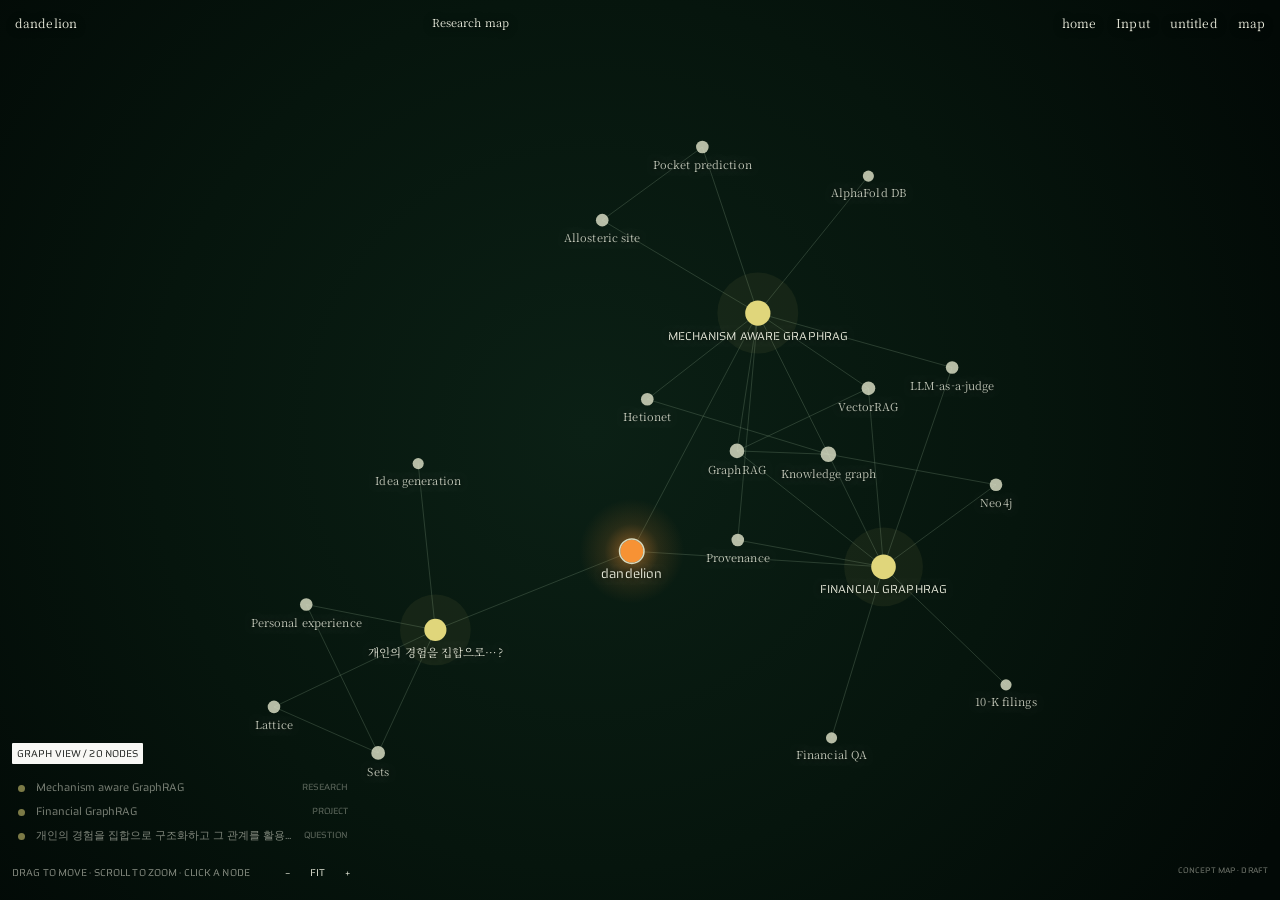
==== commit c2622126: "Add a chemistry knowledge graph and Materials Chemistry notes to Input - map.js is now a reusable gr" ====
--- a/dandelion-map.html
+++ b/dandelion-map.html
@@ -1,5 +1,5 @@
 <!doctype html>
-<html lang="ko"><head><meta charset="utf-8"><meta name="viewport" content="width=device-width,initial-scale=1"><meta name="color-scheme" content="dark"><meta name="description" content="dandelion의 연구와 프로젝트, 그리고 그 사이의 개념을 잇는 그래프 지도."><title>Research map · dandellas</title><link rel="icon" href="./assets/seed.svg"><link rel="stylesheet" href="./fonts.css"><link rel="stylesheet" href="./cinema.css"><link rel="stylesheet" href="./map.css"><script src="./map.js" defer></script></head>
+<html lang="ko"><head><meta charset="utf-8"><meta name="viewport" content="width=device-width,initial-scale=1"><meta name="color-scheme" content="dark"><meta name="description" content="dandelion의 연구와 프로젝트, 그리고 그 사이의 개념을 잇는 그래프 지도."><title>Research map · dandellas</title><link rel="icon" href="./assets/seed.svg"><link rel="stylesheet" href="./fonts.css"><link rel="stylesheet" href="./cinema.css"><link rel="stylesheet" href="./map.css"><script src="./map-data.js" defer></script><script src="./map.js" defer></script></head>
 <body class="film-index map-page"><a class="skip" href="#map-index">Skip to node list</a>
 <header class="site-header"><a class="site-name" href="./dandelion.html">dandelion</a><span class="header-center">Research map</span><nav class="desktop-nav" aria-label="바로가기"><a href="./index.html">home</a><a href="./input.html">Input</a><a href="./untitled.html">untitled</a><a href="./dandelion-map.html" aria-current="page">map</a></nav><button type="button" id="menu-toggle" aria-expanded="false" aria-controls="mobile-menu">Menu</button></header>
 <nav id="mobile-menu" aria-label="모바일 바로가기" hidden><a href="./index.html">home</a><a href="./input.html">Input</a><a href="./untitled.html">untitled</a><a href="./dandelion-map.html" aria-current="page">map</a></nav>
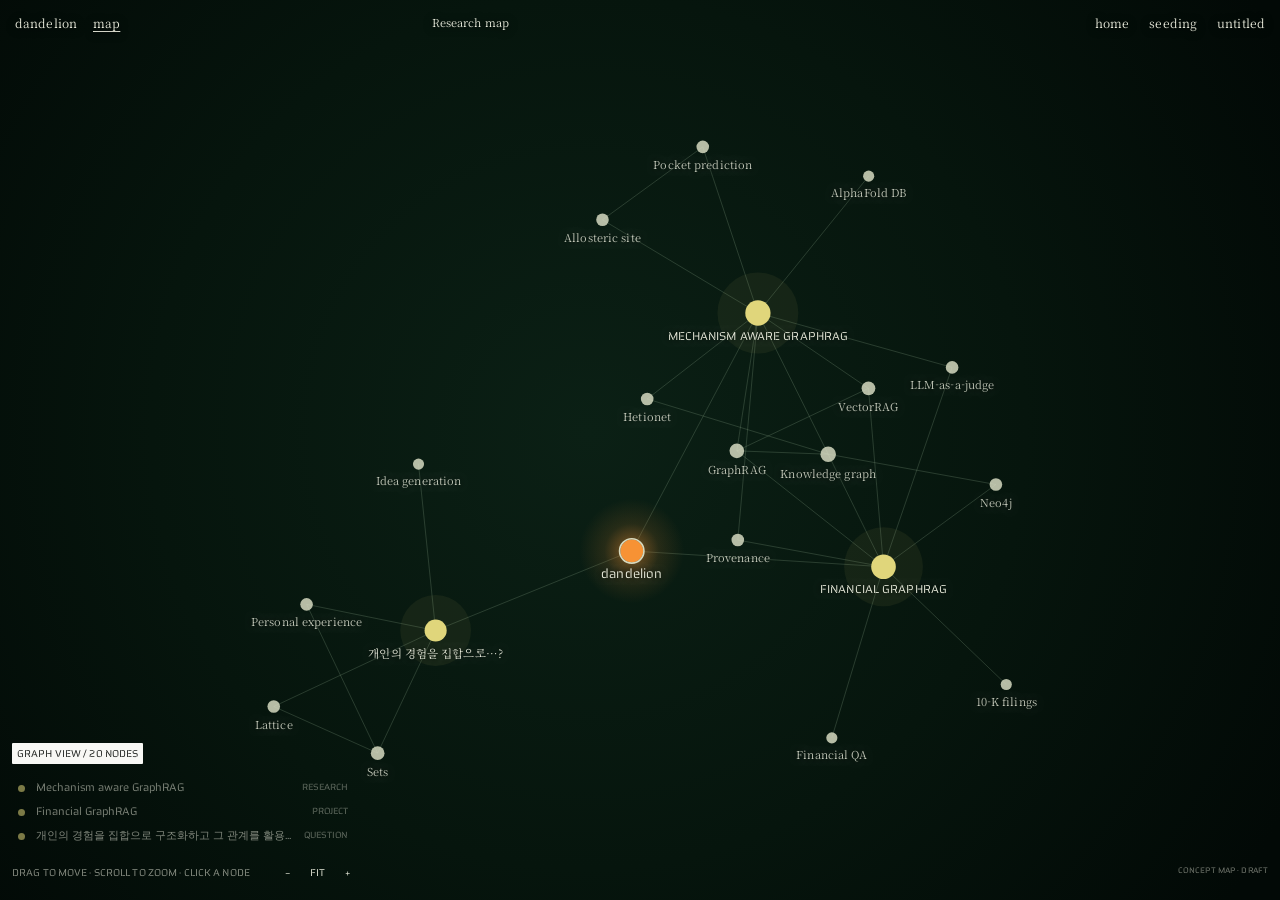
==== commit 41b5f770: "Rename Input to seeding, move map beside dandelion, match the protein film's green background, and h" ====
--- a/dandelion-map.html
+++ b/dandelion-map.html
@@ -1,8 +1,8 @@
 <!doctype html>
 <html lang="ko"><head><meta charset="utf-8"><meta name="viewport" content="width=device-width,initial-scale=1"><meta name="color-scheme" content="dark"><meta name="description" content="dandelion의 연구와 프로젝트, 그리고 그 사이의 개념을 잇는 그래프 지도."><title>Research map · dandellas</title><link rel="icon" href="./assets/seed.svg"><link rel="stylesheet" href="./fonts.css"><link rel="stylesheet" href="./cinema.css"><link rel="stylesheet" href="./map.css"><script src="./map-data.js" defer></script><script src="./map.js" defer></script></head>
 <body class="film-index map-page"><a class="skip" href="#map-index">Skip to node list</a>
-<header class="site-header"><a class="site-name" href="./dandelion.html">dandelion</a><span class="header-center">Research map</span><nav class="desktop-nav" aria-label="바로가기"><a href="./index.html">home</a><a href="./input.html">Input</a><a href="./untitled.html">untitled</a><a href="./dandelion-map.html" aria-current="page">map</a></nav><button type="button" id="menu-toggle" aria-expanded="false" aria-controls="mobile-menu">Menu</button></header>
-<nav id="mobile-menu" aria-label="모바일 바로가기" hidden><a href="./index.html">home</a><a href="./input.html">Input</a><a href="./untitled.html">untitled</a><a href="./dandelion-map.html" aria-current="page">map</a></nav>
+<header class="site-header"><span class="site-left"><a class="site-name" href="./dandelion.html">dandelion</a><a class="site-sub" href="./dandelion-map.html" aria-current="page">map</a></span><span class="header-center">Research map</span><nav class="desktop-nav" aria-label="바로가기"><a href="./index.html">home</a><a href="./input.html">seeding</a><a href="./untitled.html">untitled</a></nav><button type="button" id="menu-toggle" aria-expanded="false" aria-controls="mobile-menu">Menu</button></header>
+<nav id="mobile-menu" aria-label="모바일 바로가기" hidden><a href="./index.html">home</a><a href="./input.html">seeding</a><a href="./untitled.html">untitled</a></nav>
 <main id="map-shell">
 <div id="map-stage" class="map-stage"><canvas id="map-canvas" role="img" aria-label="dandelion의 세 프로젝트와 관련 개념을 점과 선으로 연결한 그래프. 아래 노드 목록으로도 탐색할 수 있습니다."></canvas></div><div class="screen-grain" aria-hidden="true"></div>
 <section id="map-index" class="map-index" aria-labelledby="map-index-label" tabindex="-1"><h1 id="map-index-label">GRAPH VIEW / <span id="node-count">00</span> NODES</h1><div class="map-index-list" id="map-index-list"></div></section>
--- a/cinema.css
+++ b/cinema.css
@@ -9,4 +9,10 @@
 @media(max-width:700px){.site-header{inset:15px 15px auto;font-size:11px}.header-center{left:33%;font-size:9px;top:2px}.desktop-nav{display:none}#menu-toggle{display:block}#selected-work{left:10px;right:10px;top:54.55%;display:block}#work-label{display:inline-block;margin-bottom:32px}.work-row{grid-template-columns:minmax(0,1fr) 60px 46px;font-size:11px;min-height:30px;padding:5px 4px;gap:8px}.question-row .work-project{font-size:10px;line-height:1.7}.work-type,.work-duration{font-size:9px;line-height:16px}.work-meta{font-size:8px;margin-top:4px}.screen-footer{left:10px;right:10px;bottom:14px;justify-content:space-between;gap:10px}.film-controls{width:200px}.transport{font-size:10px}.hold-label,#effects-toggle{display:none}.hold-ring{width:44px;height:44px}.film-overview .film-stage{left:10px;top:calc(50% - 28.125vw);width:calc(100vw - 20px);height:calc((100vw - 20px)*.5625)}.carousel-caption{left:10px;width:calc(100vw - 20px);top:calc(50% + 28.125vw + 8px);font-size:10px;gap:20px}#film-error{left:10px;right:10px;top:35%;max-width:none;font-size:11px}#project-dialog{width:100%;padding:15px 20px 40px}.dialog-top{margin-bottom:45px}#info-title{font-size:20.5px}#info-copy{font-size:12.5px}}
 @media(max-width:360px){.header-center{font-size:8px;left:29%}.work-row{grid-template-columns:minmax(0,1fr) 46px 44px;font-size:10px;gap:5px}.question-row .work-project{font-size:9px}#selected-work{top:48%}#work-label{margin-bottom:25px}.work-type{font-size:8px}}
 @media(max-height:620px){#selected-work{top:31%}#work-label{margin-bottom:12px}.work-row{padding-top:3px;padding-bottom:3px}.work-meta{margin-top:0}.screen-footer{bottom:8px}.header-center{display:none}}
-@media(prefers-reduced-motion:reduce){*{animation:none!important;transition:none!important}.screen-grain{display:none}.film-stage{transition:none}}
+.site-left{display:flex;align-items:baseline;gap:16px}.site-sub{opacity:.68;transition:opacity .2s}.site-sub:hover,.site-sub:focus-visible,.site-sub[aria-current=page]{opacity:1}.site-sub[aria-current=page]{text-decoration:underline;text-underline-offset:3px;text-decoration-thickness:1px}
+#project-info{position:relative}#project-info:before{content:"";position:absolute;inset:3px -9px;border-radius:999px;border:1px solid #e0d67b;box-shadow:0 0 14px 2px #e0d67b80,inset 0 0 10px #e0d67b40;opacity:0;pointer-events:none}
+.work-meta.hinting{opacity:1;transition:opacity .3s}#project-info.hint{animation:about-text 1.3s 4}#project-info.hint:before{animation:about-halo 1.3s 4}
+@keyframes about-halo{0%{opacity:0;animation-timing-function:ease-out}38.46%{opacity:1}61.54%{opacity:1;animation-timing-function:ease-in}100%{opacity:0}}
+@keyframes about-text{0%{color:#e8eadb;text-shadow:0 1px 8px #000;animation-timing-function:ease-out}38.46%{color:#f6f0c2;text-shadow:0 0 6px #e0d67b,0 0 16px #e0d67bb0}61.54%{color:#f6f0c2;text-shadow:0 0 6px #e0d67b,0 0 16px #e0d67bb0;animation-timing-function:ease-in}100%{color:#e8eadb;text-shadow:0 1px 8px #000}}
+@media(max-width:700px){.site-left{gap:12px}}@media(max-width:370px){.site-left~.header-center{display:none}}
+@media(prefers-reduced-motion:reduce){*{animation:none!important;transition:none!important}.screen-grain{display:none}.film-stage{transition:none}#project-info.hint{color:#f6f0c2}#project-info.hint:before{opacity:1}}
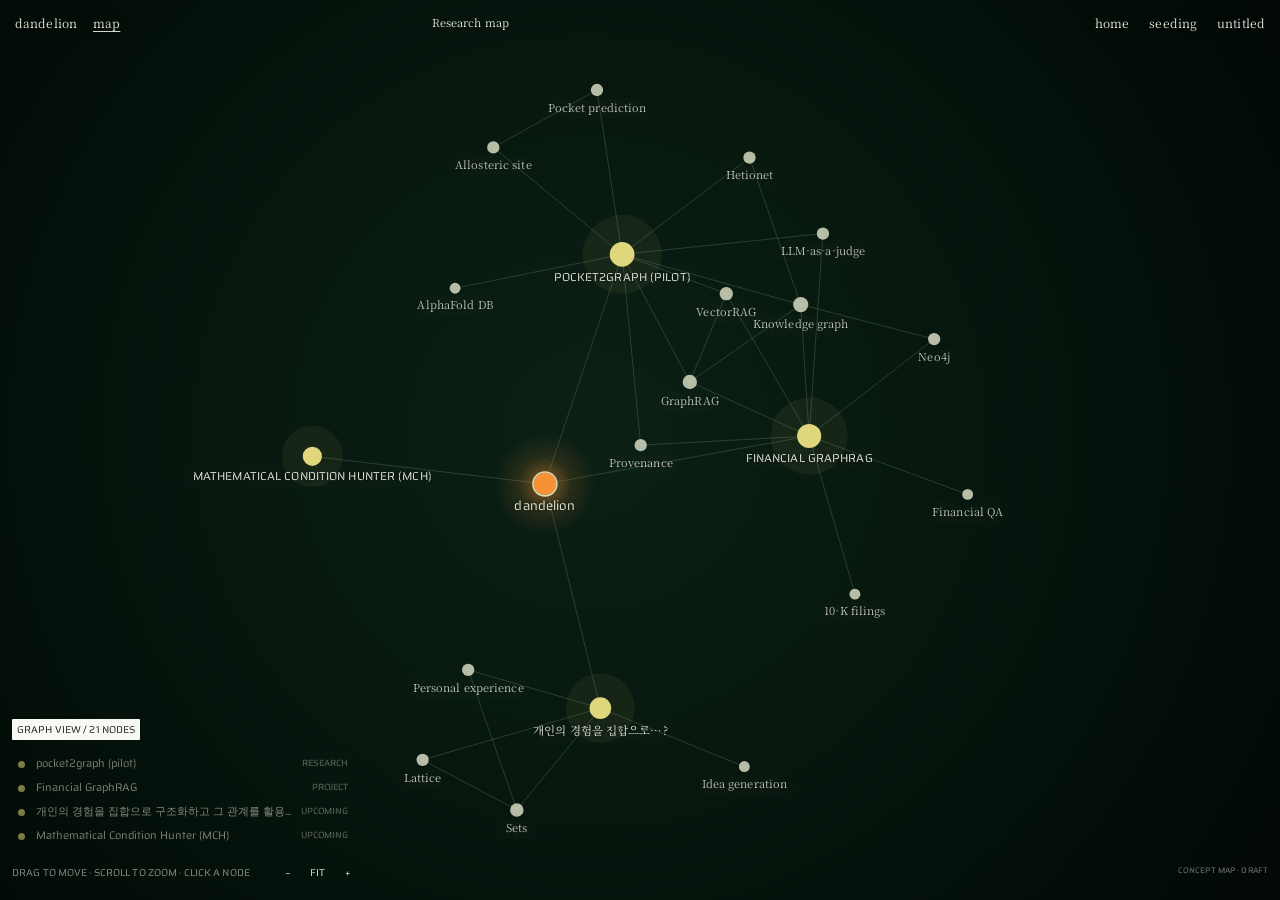
==== commit b9d4774f: "Split dandelion into Selected work and Upcoming, rename to pocket2graph (pilot), add MCH - Selected " ====
--- a/dandelion-map.html
+++ b/dandelion-map.html
@@ -8,7 +8,7 @@
 <section id="map-index" class="map-index" aria-labelledby="map-index-label" tabindex="-1"><h1 id="map-index-label">GRAPH VIEW / <span id="node-count">00</span> NODES</h1><div class="map-index-list" id="map-index-list"></div></section>
 <footer class="map-footer"><span class="map-hint" id="map-hint">DRAG TO MOVE · SCROLL TO ZOOM · CLICK A NODE</span><div class="map-zoom" role="group" aria-label="지도 확대"><button type="button" data-map-zoom="-1" aria-label="축소">−</button><button type="button" data-map-zoom="0" aria-label="전체 보기">FIT</button><button type="button" data-map-zoom="1" aria-label="확대">+</button></div><span class="model-note">CONCEPT MAP · DRAFT</span></footer>
 <p id="map-announcement" class="sr-only" role="status" aria-live="polite"></p>
-<noscript><p class="map-noscript">지도를 보려면 JavaScript가 필요합니다. <a href="./project-graphrag.html">Mechanism aware GraphRAG</a> · <a href="./project-financial.html">Financial GraphRAG</a> · <a href="./project-lattice.html">개인의 경험을 집합으로 구조화하는 연구</a></p></noscript>
+<noscript><p class="map-noscript">지도를 보려면 JavaScript가 필요합니다. <a href="./project-graphrag.html">pocket2graph (pilot)</a> · <a href="./project-financial.html">Financial GraphRAG</a> · <a href="./project-lattice.html">개인의 경험을 집합으로 구조화하는 연구</a> · <a href="./project-mch.html">Mathematical Condition Hunter (MCH)</a></p></noscript>
 </main>
 <dialog id="project-dialog" aria-labelledby="info-title"><div class="dialog-top"><span id="node-kind">NODE NOTES</span><span class="dialog-lang" role="group" aria-label="Language"><button type="button" data-lang="ko" aria-pressed="true">KO</button><span aria-hidden="true">/</span><button type="button" data-lang="en" aria-pressed="false">EN</button></span><button id="info-close" type="button">Close ×</button></div><h2 id="info-title"></h2><div id="info-copy"></div><p class="visual-note" id="map-note"></p></dialog>
 </body></html>
--- a/cinema.css
+++ b/cinema.css
@@ -1,7 +1,7 @@
 :root{--paper:#f8f8f5;--ink:#151815;--dark:#06130e;--text:#e8eadb}*{box-sizing:border-box}html,body{margin:0;width:100%;height:100%;overflow:hidden}body{background:var(--dark);color:var(--text);font:400 11px/1.3 var(--font-display);letter-spacing:.01em}a{color:inherit;text-decoration:none}button,input{font:inherit;color:inherit}button{border:0;padding:0;background:none;text-align:left;cursor:pointer}a,button{-webkit-tap-highlight-color:transparent}a:focus-visible,button:focus-visible,input:focus-visible{outline:1px solid currentColor;outline-offset:4px}button:hover,a:hover{text-decoration:underline}p,h1,h2{margin:0;font:inherit}[hidden]{display:none!important}.sr-only{position:absolute;width:1px;height:1px;overflow:hidden;clip-path:inset(50%)}.skip{position:fixed;left:12px;top:-80px;z-index:80;background:var(--paper);color:var(--ink);padding:12px}.skip:focus{top:12px}
 .site-header{position:fixed;inset:15px 15px auto;display:flex;align-items:baseline;justify-content:space-between;z-index:40;font:12px/1.3 var(--font-text);text-shadow:0 1px 8px #000}.site-name{font-size:12px}.header-center{position:absolute;left:33.333%;font-size:11px}.desktop-nav{display:flex;gap:20px}.site-header a,.site-header button{position:relative}.site-header a:after,.site-header button:after{content:"";position:absolute;inset:-12px -4px}#menu-toggle{display:none}#mobile-menu{position:fixed;inset:0;background:#09271cf8;z-index:35;padding:105px 15px 30px;display:flex;flex-direction:column;align-items:center;justify-content:center;text-align:center;gap:25px;font:24px/1.5 var(--font-text)}
 #film-shell{position:relative;width:100%;height:100svh;min-height:360px;isolation:isolate}.film-stage{position:absolute;inset:0;transition:inset .8s cubic-bezier(.22,1,.36,1),width .8s,height .8s;overflow:hidden;z-index:-2}#protein-film{display:block;width:100%;height:100%}.screen-grain{position:absolute;inset:0;pointer-events:none;z-index:30;opacity:0;background:url('./assets/intro-grain.svg') repeat;mix-blend-mode:screen}.effects-on .screen-grain{opacity:.17}
-#selected-work{position:absolute;left:12px;right:12px;top:42.2%;display:grid;grid-template-columns:45.85fr 54.15fr;align-items:start}#work-label{justify-self:start;color:var(--ink);background:var(--paper);border-radius:1px;padding:4px 5px;font-size:10px;line-height:13px}.work-list{min-width:0}.work-row{width:100%;position:relative;isolation:isolate;display:grid;grid-template-columns:minmax(0,1fr) 100px 58px;gap:14px;align-items:start;color:var(--text);padding:5px 4px;font-size:11px;line-height:1.3;min-height:24px;overflow:hidden;opacity:.55}.work-row[aria-pressed="true"],.work-row:hover,.work-row:focus-visible{opacity:1}.work-row:focus-visible{outline-offset:1px}.work-fill{position:absolute;left:0;top:0;bottom:0;width:var(--progress,0%);background:var(--paper);z-index:-1;border-radius:1px;mix-blend-mode:difference}.work-row:not([aria-pressed="true"]) .work-fill{display:none}.work-duration{text-align:right;white-space:nowrap}.work-project,.work-type,.work-duration{mix-blend-mode:difference;color:#fff}.question-row .work-project{font-family:var(--font-text);font-size:11px;line-height:1.65;word-break:keep-all;overflow-wrap:anywhere}.work-meta{display:flex;justify-content:space-between;align-items:center;gap:20px;font-size:9px;opacity:.7;margin-top:9px}.work-meta button{min-height:30px}
+#selected-work{position:absolute;left:12px;right:12px;top:42.2%;display:grid;grid-template-columns:45.85fr 54.15fr;align-items:start}#work-label,.work-label{justify-self:start;color:var(--ink);background:var(--paper);border-radius:1px;padding:4px 5px;font-size:10px;line-height:13px}.work-list{min-width:0}.work-row{width:100%;position:relative;isolation:isolate;display:grid;grid-template-columns:minmax(0,1fr) 100px 58px;gap:14px;align-items:start;color:var(--text);padding:5px 4px;font-size:11px;line-height:1.3;min-height:24px;overflow:hidden;opacity:.55}.work-row[aria-pressed="true"],.work-row:hover,.work-row:focus-visible{opacity:1}.work-row:focus-visible{outline-offset:1px}.work-fill{position:absolute;left:0;top:0;bottom:0;width:var(--progress,0%);background:var(--paper);z-index:-1;border-radius:1px;mix-blend-mode:difference}.work-row:not([aria-pressed="true"]) .work-fill{display:none}.work-duration{text-align:right;white-space:nowrap}.work-project,.work-type,.work-duration{mix-blend-mode:difference;color:#fff}.question-row .work-project{font-family:var(--font-text);font-size:11px;line-height:1.65;word-break:keep-all;overflow-wrap:anywhere}.work-meta{display:flex;justify-content:space-between;align-items:center;gap:20px;font-size:9px;opacity:.7;margin-top:9px}.work-meta button{min-height:30px}
 .carousel-caption{position:absolute;top:calc(50% + 10.48vw + 10px);left:31.38%;width:37.24%;display:grid;grid-template-columns:1fr auto;gap:20px;font-size:11px}.carousel-caption #carousel-title{font-size:10px;line-height:1.6;word-break:keep-all}.film-overview .film-stage{inset:calc(50% - 10.48vw) auto auto 31.38%;width:37.24vw;height:20.96vw}.film-overview #selected-work{visibility:hidden}
 .screen-footer{position:absolute;left:12px;right:12px;bottom:12px;display:flex;align-items:end;gap:28px;z-index:22;font-size:11px}.film-controls{width:220px}.transport{display:flex;gap:9px;align-items:center}.transport button{min-height:30px}.transport .time{margin-left:auto;font-size:10px}#film-fullscreen{padding:0 5px;font-size:15px}.seek-label{display:block}#film-seek{display:block;width:100%;height:23px;margin:0;accent-color:#ebeccd;cursor:pointer}#film-phase{display:block;font-size:8px;letter-spacing:.06em;opacity:.6}.model-note{font-size:8px;opacity:.55;margin-left:auto;margin-right:0;padding-bottom:1px}#effects-toggle{font-size:9px;min-height:32px;margin-bottom:-10px}#view-toggle{display:flex;align-items:center;gap:15px;text-align:right;touch-action:none;user-select:none}.hold-label{font-size:11px}.hold-ring{display:flex;align-items:center;justify-content:center;width:50px;height:50px;border:1px solid #ffffff38;border-radius:50%;position:relative;overflow:hidden}.hold-ring:before{content:'';position:absolute;inset:0;background:#e9ecd333;transform:translateY(100%)}.holding .hold-ring:before{transform:translateY(0);transition:transform 1.7s linear}.hold-ring>span{letter-spacing:5px;font-size:14px;transform:translateX(2px)}#film-error{position:absolute;left:45.85%;top:65%;max-width:40%;font:12px/1.8 var(--font-text);padding:20px;background:#0b281d}.film-stage:fullscreen{inset:0;width:100%;height:100%;background:var(--dark)}
 #project-dialog{margin:0 0 0 auto;max-width:none;width:520px;height:100svh;max-height:none;border:0;border-left:1px solid #d3dcc52b;padding:20px 24px 50px;background:#09271c;color:var(--text);overflow:auto}#project-dialog::backdrop{background:#020a0799;backdrop-filter:blur(6px)}.dialog-top{display:flex;align-items:center;justify-content:space-between;font-size:10px;letter-spacing:.04em;margin-bottom:70px}.dialog-top button{min-height:44px}.dialog-lang{display:flex;align-items:center;gap:6px;margin-left:auto;margin-right:24px}.dialog-lang button{opacity:.45}.dialog-lang button[aria-pressed=true]{opacity:1}#info-title{font:400 21.5px/1.65 var(--font-text);word-break:keep-all;margin-bottom:30px}#info-copy{font:12.5px/1.95 var(--font-text);word-break:keep-all}#info-copy p{margin-bottom:22px}#info-copy a{display:inline-block;border-bottom:1px solid currentColor;margin:10px 0}#info-copy .result-label{font:10.5px/1.6 var(--font-display);letter-spacing:.04em;margin-bottom:12px}#info-copy .result{font:23.5px/1.4 var(--font-display);margin-bottom:10px}#info-copy .scope{font-size:10.5px;opacity:.75}.visual-note{font:10.5px/1.9 var(--font-text);opacity:.6;border-top:1px solid #d3dcc52b;padding-top:20px;margin-top:45px}
@@ -14,5 +14,6 @@
 .work-meta.hinting{opacity:1;transition:opacity .3s}#project-info.hint{animation:about-text 1.3s 4}#project-info.hint:before{animation:about-halo 1.3s 4}
 @keyframes about-halo{0%{opacity:0;animation-timing-function:ease-out}38.46%{opacity:1}61.54%{opacity:1;animation-timing-function:ease-in}100%{opacity:0}}
 @keyframes about-text{0%{color:#e8eadb;text-shadow:0 1px 8px #000;animation-timing-function:ease-out}38.46%{color:#f6f0c2;text-shadow:0 0 6px #e0d67b,0 0 16px #e0d67bb0}61.54%{color:#f6f0c2;text-shadow:0 0 6px #e0d67b,0 0 16px #e0d67bb0;animation-timing-function:ease-in}100%{color:#e8eadb;text-shadow:0 1px 8px #000}}
-@media(max-width:700px){.site-left{gap:12px}}@media(max-width:370px){.site-left~.header-center{display:none}}
+.upcoming-label,.upcoming-list{margin-top:22px}
+@media(max-width:700px){.site-left{gap:12px}#work-label{margin-bottom:16px}.upcoming-label{display:inline-block;margin:20px 0 12px}.upcoming-list{margin-top:0}#selected-work{top:auto;bottom:118px}}@media(max-width:370px){.site-left~.header-center{display:none}}
 @media(prefers-reduced-motion:reduce){*{animation:none!important;transition:none!important}.screen-grain{display:none}.film-stage{transition:none}#project-info.hint{color:#f6f0c2}#project-info.hint:before{opacity:1}}
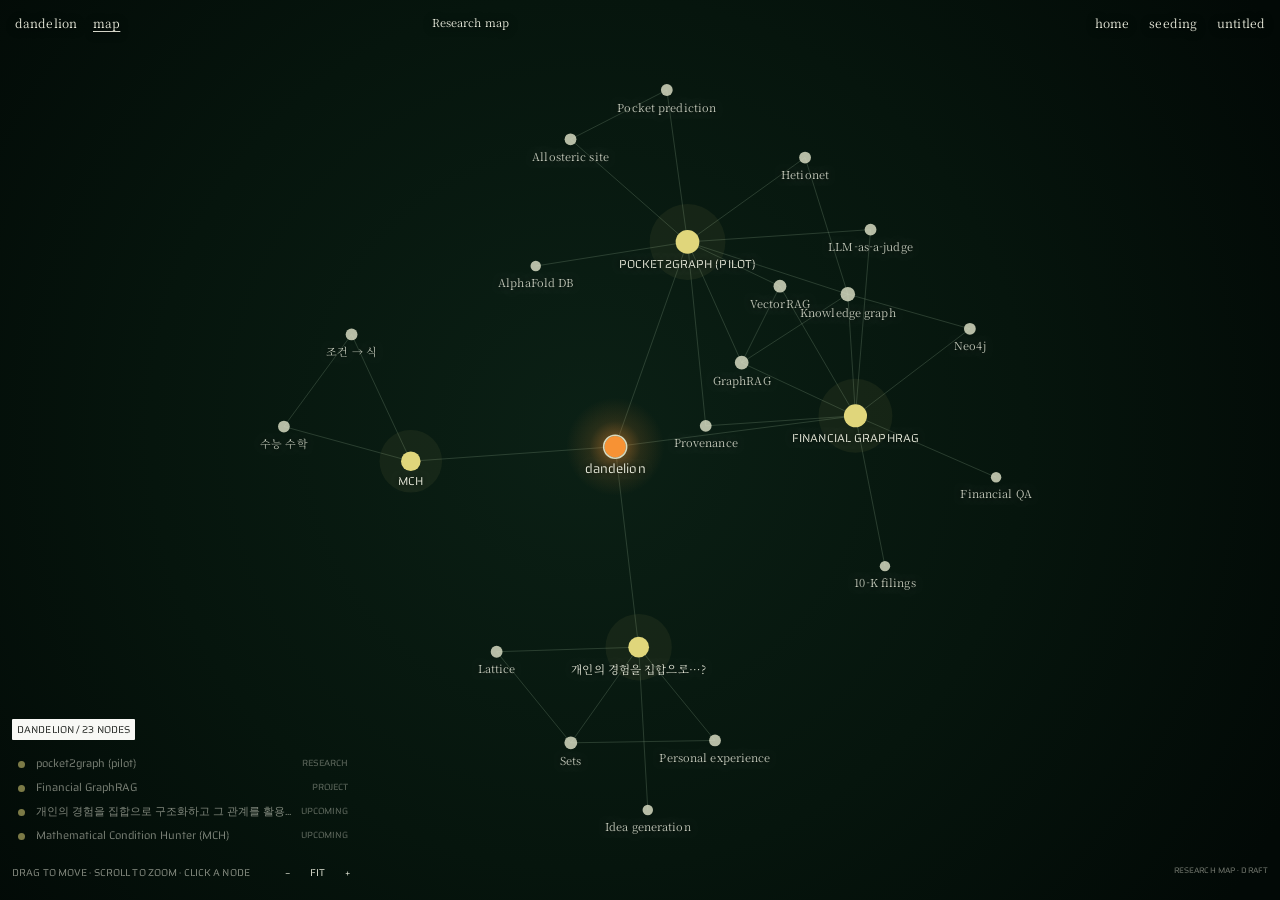
==== commit b9644210: "Polish design consistency across pages - Same header size for the site name on mobile cinema pages -" ====
--- a/dandelion-map.html
+++ b/dandelion-map.html
@@ -5,8 +5,8 @@
 <nav id="mobile-menu" aria-label="모바일 바로가기" hidden><a href="./index.html">home</a><a href="./input.html">seeding</a><a href="./untitled.html">untitled</a></nav>
 <main id="map-shell">
 <div id="map-stage" class="map-stage"><canvas id="map-canvas" role="img" aria-label="dandelion의 세 프로젝트와 관련 개념을 점과 선으로 연결한 그래프. 아래 노드 목록으로도 탐색할 수 있습니다."></canvas></div><div class="screen-grain" aria-hidden="true"></div>
-<section id="map-index" class="map-index" aria-labelledby="map-index-label" tabindex="-1"><h1 id="map-index-label">GRAPH VIEW / <span id="node-count">00</span> NODES</h1><div class="map-index-list" id="map-index-list"></div></section>
-<footer class="map-footer"><span class="map-hint" id="map-hint">DRAG TO MOVE · SCROLL TO ZOOM · CLICK A NODE</span><div class="map-zoom" role="group" aria-label="지도 확대"><button type="button" data-map-zoom="-1" aria-label="축소">−</button><button type="button" data-map-zoom="0" aria-label="전체 보기">FIT</button><button type="button" data-map-zoom="1" aria-label="확대">+</button></div><span class="model-note">CONCEPT MAP · DRAFT</span></footer>
+<section id="map-index" class="map-index" aria-labelledby="map-index-label" tabindex="-1"><h1 id="map-index-label">DANDELION / <span id="node-count">00</span> NODES</h1><div class="map-index-list" id="map-index-list"></div></section>
+<footer class="map-footer"><span class="map-hint" id="map-hint">DRAG TO MOVE · SCROLL TO ZOOM · CLICK A NODE</span><div class="map-zoom" role="group" aria-label="지도 확대"><button type="button" data-map-zoom="-1" aria-label="축소">−</button><button type="button" data-map-zoom="0" aria-label="전체 보기">FIT</button><button type="button" data-map-zoom="1" aria-label="확대">+</button></div><span class="model-note">RESEARCH MAP · DRAFT</span></footer>
 <p id="map-announcement" class="sr-only" role="status" aria-live="polite"></p>
 <noscript><p class="map-noscript">지도를 보려면 JavaScript가 필요합니다. <a href="./project-graphrag.html">pocket2graph (pilot)</a> · <a href="./project-financial.html">Financial GraphRAG</a> · <a href="./project-lattice.html">개인의 경험을 집합으로 구조화하는 연구</a> · <a href="./project-mch.html">Mathematical Condition Hunter (MCH)</a></p></noscript>
 </main>
--- a/cinema.css
+++ b/cinema.css
@@ -15,5 +15,5 @@
 @keyframes about-halo{0%{opacity:0;animation-timing-function:ease-out}38.46%{opacity:1}61.54%{opacity:1;animation-timing-function:ease-in}100%{opacity:0}}
 @keyframes about-text{0%{color:#e8eadb;text-shadow:0 1px 8px #000;animation-timing-function:ease-out}38.46%{color:#f6f0c2;text-shadow:0 0 6px #e0d67b,0 0 16px #e0d67bb0}61.54%{color:#f6f0c2;text-shadow:0 0 6px #e0d67b,0 0 16px #e0d67bb0;animation-timing-function:ease-in}100%{color:#e8eadb;text-shadow:0 1px 8px #000}}
 .upcoming-label,.upcoming-list{margin-top:22px}
-@media(max-width:700px){.site-left{gap:12px}#work-label{margin-bottom:16px}.upcoming-label{display:inline-block;margin:20px 0 12px}.upcoming-list{margin-top:0}#selected-work{top:auto;bottom:118px}}@media(max-width:370px){.site-left~.header-center{display:none}}
+@media(max-width:700px){.site-name{font-size:inherit}.site-left{gap:12px}#work-label{margin-bottom:16px}.upcoming-label{display:inline-block;margin:20px 0 12px}.upcoming-list{margin-top:0}#selected-work{top:auto;bottom:118px}}@media(max-width:370px){.site-left~.header-center{display:none}}
 @media(prefers-reduced-motion:reduce){*{animation:none!important;transition:none!important}.screen-grain{display:none}.film-stage{transition:none}#project-info.hint{color:#f6f0c2}#project-info.hint:before{opacity:1}}
